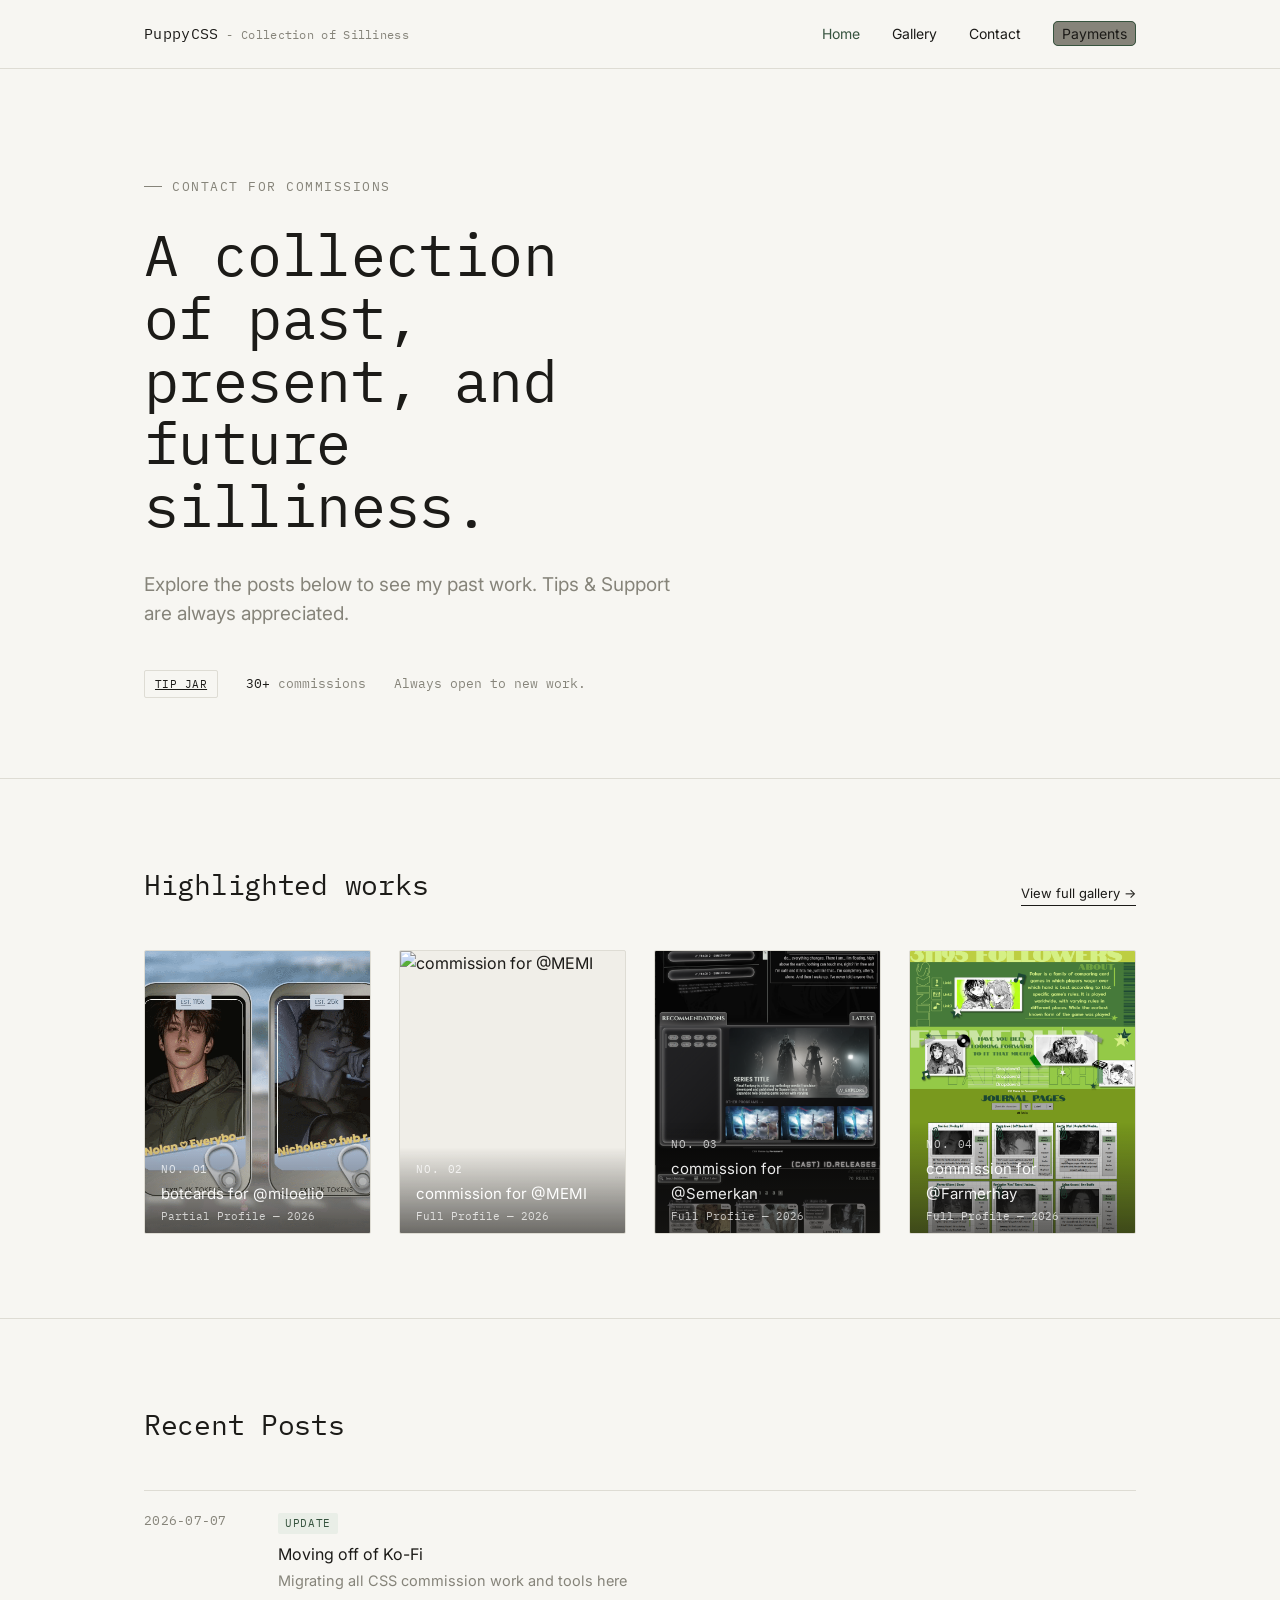
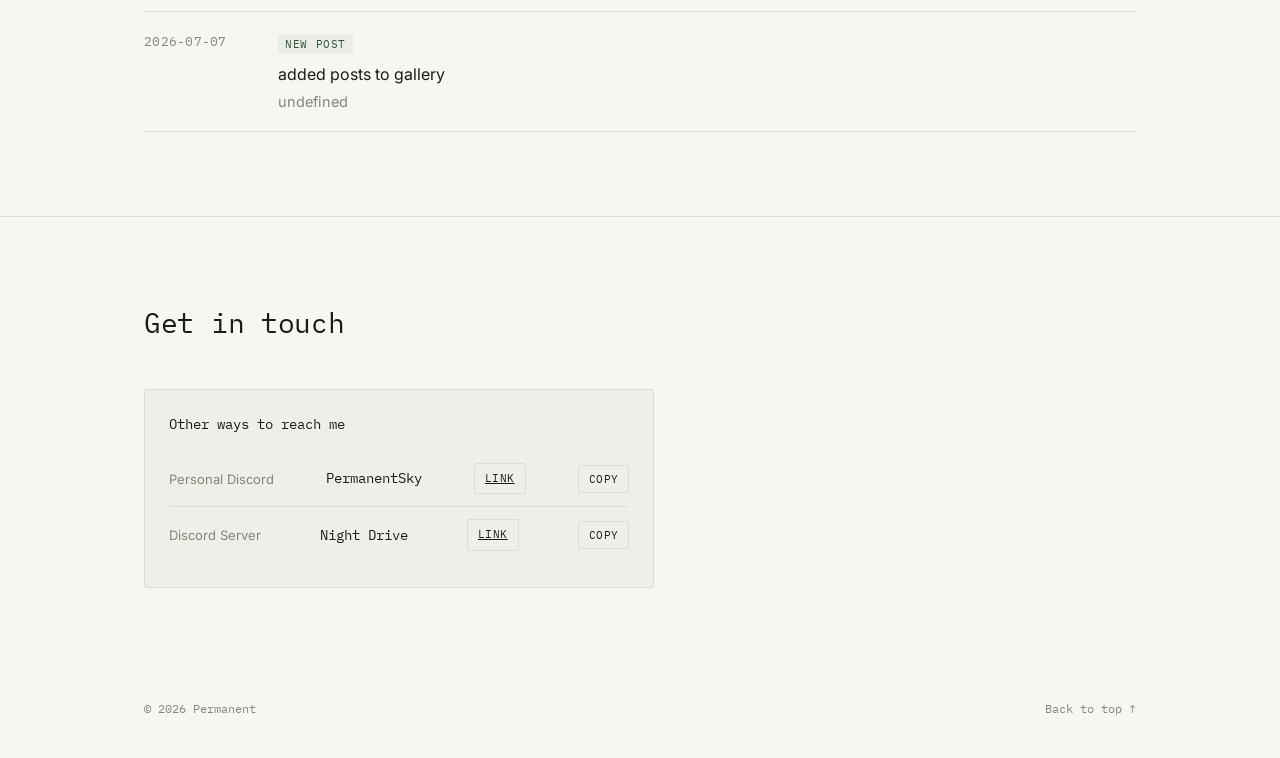
==== index.html @ e0111330 "button easteregg" ====
<!DOCTYPE html>
<html lang="en">
<head>
<meta charset="UTF-8">
<meta name="viewport" content="width=device-width, initial-scale=1.0">
<title>Puppy's CSS Works</title>
<meta name="description" content="A personal index of work across art, code, and design.">
<link rel="preconnect" href="https://fonts.googleapis.com">
<link href="https://fonts.googleapis.com/css2?family=IBM+Plex+Mono:wght@400;500&family=Inter:wght@400;500&display=swap" rel="stylesheet">
<link rel="stylesheet" href="style.css">
</head>
<body>

<header class="site-header">
  <div class="wrap">
    <a href="index.html" class="wordmark">PuppyCSS <span> - Collection of Silliness</span></a>
    <nav class="site-nav">
      <a href="index.html" class="current"><span class="nav-full">Home</span></a>
      <a href="gallery.html"><span class="nav-full">Gallery</span></a>
      <a href="#contact"><span class="nav-full">Contact</span></a>
      <a href="https://www.paypal.com/ncp/payment/3Z959Z3MLHM26"><span class="nav-full paymentportal">Payments</span></a>
    </nav>
  </div>
</header>

<main>

  <!-- HERO -->
  <section class="hero">
    <div class="wrap hero-grid">
      <div class="eyebrow">Contact for commissions</div>
      <h1>A collection of past, present, and future silliness.</h1>
      <p class="hero-role">Explore the posts below to see my past work. Tips & Support are always appreciated.</p>
      <div class="hero-meta">
        <span><strong><a class="copy-btn tipjarbtn" href="https://www.paypal.com/ncp/payment/3Z959Z3MLHM26">Tip Jar</a></strong></span>
        <span><strong>30+</strong> commissions</span>
        <span>Always open to new work.</span>
      </div>
    </div>
  </section>

  <!-- HIGHLIGHTS -->
  <section class="block" id="highlights">
    <div class="wrap">
      <div class="block-head">
        <h2>Highlighted works</h2>
        <a href="gallery.html" class="see-all">View full gallery →</a>
      </div>
      <div class="highlights-grid" id="highlights-grid"><!-- injected --></div>
    </div>
  </section>

  <!-- ANNOUNCEMENTS -->
  <section class="block" id="log">
    <div class="wrap">
      <div class="block-head">
        <h2>Recent Posts</h2>
      </div>
      <div class="log-list" id="log-list"><!-- injected --></div>
    </div>
  </section>

  <!-- CONTACT -->
  <section class="block" id="contact">
    <div class="wrap">
      <div class="block-head">
        <h2>Get in touch</h2>
      </div>
      <div class="contact-grid">
        

        <aside class="contact-aside">
          <h3>Other ways to reach me</h3>
          <div class="contact-row">
            <span class="label">Personal Discord</span>
            <span class="value">PermanentSky</span>
			<a class="copy-btn" href="https://discord.com/users/907132356404609064">Link</a>
            <button class="copy-btn" data-copy="permanentsky">Copy</button>
          </div>
          <div class="contact-row">
            <span class="label">Discord Server</span>
            <span class="value">Night Drive</span>
			<a class="copy-btn" href="https://discord.com/invite/nightdrive">Link</a>
            <button class="copy-btn" data-copy="discord.gg/nightdrive">Copy</button>
          </div>
        </aside>

      </div>
    </div>
  </section>

</main>

<footer class="site-footer">
  <div class="wrap">
    <span>© 2026 Permanent</span>
    <a href="#top">Back to top ↑</a>
  </div>
</footer>

<script src="script.js"></script>
</body>
</html>
---- style.css ----
:root {
  --paper:        #F7F6F2;
  --paper-dim:     #F0EEE8;
  --ink:          #1C1B18;
  --muted:        #86847A;
  --line:         #DEDCD4;
  --accent:       #37543F;
  --accent-wash:  #E9EEE7;
  --white:        #FFFFFF;

  --font-mono: 'IBM Plex Mono', ui-monospace, 'SF Mono', Menlo, monospace;
  --font-body: 'Inter', -apple-system, BlinkMacSystemFont, 'Segoe UI', sans-serif;

  --max-w: 1120px;
  --gutter: clamp(20px, 5vw, 64px);
  --radius: 2px;
}

*, *::before, *::after { box-sizing: border-box; }
html { scroll-behavior: smooth; }
@media (prefers-reduced-motion: reduce) {
  html { scroll-behavior: auto; }
  *, *::before, *::after {
    animation-duration: 0.001ms !important;
    animation-iteration-count: 1 !important;
    transition-duration: 0.001ms !important;
  }
}

body {
  margin: 0;
  background: var(--paper);
  color: var(--ink);
  font-family: var(--font-body);
  font-size: 16px;
  line-height: 1.55;
  -webkit-font-smoothing: antialiased;
}

h1, h2, h3 { margin: 0; font-weight: 400; }
p { margin: 0; }
a { color: inherit; }
img { max-width: 100%; display: block; }
button { font-family: inherit; cursor: pointer; }

:focus-visible {
  outline: 2px solid var(--accent);
  outline-offset: 3px;
}

.wrap {
  max-width: var(--max-w);
  margin: 0 auto;
  padding: 0 var(--gutter);
}

.mono {
  font-family: var(--font-mono);
  letter-spacing: 0.02em;
}

.eyebrow {
  font-family: var(--font-mono);
  font-size: 12.5px;
  letter-spacing: 0.12em;
  text-transform: uppercase;
  color: var(--muted);
  display: flex;
  align-items: center;
  gap: 10px;
}
.eyebrow::before {
  content: '';
  width: 18px;
  height: 1px;
  background: var(--muted);
}


.site-header {
  border-bottom: 1px solid var(--line);
  position: sticky;
  top: 0;
  background: rgba(247, 246, 242, 0.92);
  backdrop-filter: blur(6px);
  z-index: 50;
}

.site-header .wrap {
  display: flex;
  align-items: center;
  justify-content: space-between;
  height: 68px;
}

.wordmark {
  font-family: var(--font-mono);
  font-size: 15px;
  letter-spacing: 0.02em;
  text-decoration: none;
  color: var(--ink);
  display: flex;
  align-items: baseline;
  gap: 8px;
}
.wordmark span {
  color: var(--muted);
  font-size: 12px;
}


span.paymentportal{
    border-radius: 5px;
    background: var(--muted);
    padding: 0.2rem 0.5rem !important;
    border: 1px solid var(--accent);
    transition: all 500ms ease;
}
span.paymentportal:hover{
  background: var(--accent);
}

.site-nav {
  display: flex;
  gap: clamp(16px, 3vw, 32px);
  align-items: center;
}
.site-nav a {
  text-decoration: none;
  font-size: 14px;
  color: var(--ink);
  position: relative;
  padding: 4px 0;
}
.site-nav a.current { color: var(--accent); }
.site-nav a::after {
  content: '';
  position: absolute;
  left: 0; right: 0; bottom: -2px;
  height: 1px;
  background: var(--accent);
  transform: scaleX(0);
  transform-origin: left;
  transition: transform 0.25s ease;
}
.site-nav a:hover::after { transform: scaleX(1); }

.tipjarbtn{
}
.tipjarbtn::before {
    position: absolute;
    font-family: monospace;
    content: " I'm full of soup";
    background-image: url(https://ella.janitorai.com/media-approved/jKXdU6PdF2nDoaR_izDgq.png);
    background-repeat: no-repeat;
    background-size: 100%;
    background-position: bottom;
    max-width: 127px;
    min-width: 100px;
    width: 100%;
    aspect-ratio: 1 / 1.75;
    right: 100%;
    transition: transform 400ms cubic-bezier(0.68, -0.55, 0.27, 1.55);
}
.tipjarbtn:is(:hover,:focus,:active)::before{
	transform: translateX(70%) rotate(20deg);
}


.hero {
  padding: clamp(56px, 10vw, 108px) 0 clamp(48px, 8vw, 84px);
  border-bottom: 1px solid var(--line);
}

.hero-grid {
  display: grid;
  grid-template-columns: 1fr;
  gap: 28px;
}

.hero-index {
  font-family: var(--font-mono);
  font-size: 13px;
  color: var(--muted);
}

.hero h1 {
  font-family: var(--font-mono);
  font-size: clamp(34px, 6vw, 58px);
  line-height: 1.08;
  letter-spacing: -0.01em;
  max-width: 14ch;
}

.hero-role {
  font-size: clamp(16px, 2vw, 19px);
  color: var(--muted);
  max-width: 46ch;
  margin-top: 4px;
}

.hero-meta {
  display: flex;
  flex-wrap: wrap;
  gap: 10px 28px;
  margin-top: 18px;
  font-family: var(--font-mono);
  font-size: 12.5px;
  color: var(--muted);
}
.hero-meta strong { color: var(--ink); font-weight: 400; }

section.block {
  padding: clamp(48px, 8vw, 84px) 0;
  border-bottom: 1px solid var(--line);
}
section.block:last-of-type { border-bottom: none; }

.block-head {
  display: flex;
  justify-content: space-between;
  align-items: flex-end;
  gap: 20px;
  margin-bottom: clamp(28px, 5vw, 44px);
  flex-wrap: wrap;
}

.block-head h2 {
  font-family: var(--font-mono);
  font-size: clamp(22px, 3vw, 28px);
  letter-spacing: -0.01em;
}

.block-head .see-all {
  font-size: 13px;
  text-decoration: none;
  border-bottom: 1px solid var(--ink);
  padding-bottom: 2px;
}
.block-head .see-all:hover { color: var(--accent); border-color: var(--accent); }

.highlights-grid {
  display: grid;
  grid-template-columns: repeat(auto-fit, minmax(220px, 1fr));
  gap: clamp(16px, 2.5vw, 28px);
}

.highlight-card {
  position: relative;
  aspect-ratio: 4 / 5;
  border-radius: var(--radius);
  overflow: hidden;
  cursor: pointer;
  border: 1px solid var(--line);
  background: var(--paper-dim);
}

.highlight-card .swatch {
  position: absolute;
  inset: 0;
  width: 100%;
  height: 100%;
  object-fit: cover;
  display: block;
  transition: transform 0.5s cubic-bezier(0.16, 1, 0.3, 1);
}
.highlight-card:hover .swatch { transform: scale(1.045); }

.card-label {
  position: absolute;
  left: 0; right: 0; bottom: 0;
  padding: 14px 16px;
  background: linear-gradient(to top, rgba(28,27,24,0.72), rgba(28,27,24,0));
  color: var(--white);
  transform: translateY(6px);
  opacity: 0.92;
  transition: transform 0.3s ease;
}
.highlight-card:hover .card-label { transform: translateY(0); }

.card-label .num {
  font-family: var(--font-mono);
  font-size: 11px;
  letter-spacing: 0.08em;
  opacity: 0.8;
  display: block;
  margin-bottom: 3px;
}
.card-label .title { font-size: 15px; }
.card-label .medium {
  font-family: var(--font-mono);
  font-size: 11px;
  opacity: 0.75;
  margin-top: 2px;
  display: block;
}

.log-list { display: flex; flex-direction: column; }

.log-entry {
  display: grid;
  grid-template-columns: 110px 1fr;
  gap: 24px;
  padding: 18px 0;
  border-top: 1px solid var(--line);
}
.log-entry:last-child { border-bottom: 1px solid var(--line); }

.log-date {
  font-family: var(--font-mono);
  font-size: 12.5px;
  color: var(--muted);
  padding-top: 2px;
}

.log-body .tag {
  display: inline-block;
  font-family: var(--font-mono);
  font-size: 10.5px;
  letter-spacing: 0.06em;
  text-transform: uppercase;
  color: var(--accent);
  background: var(--accent-wash);
  padding: 2px 7px;
  border-radius: 2px;
  margin-bottom: 8px;
}
.log-body h3 { font-size: 16px; margin-bottom: 4px; }
.log-body p { color: var(--muted); font-size: 14.5px; max-width: 60ch; }

.contact-grid {
  display: grid;
  grid-template-columns: 1.1fr 0.9fr;
  gap: clamp(32px, 6vw, 64px);
}

.field {
  margin-bottom: 18px;
  display: flex;
  flex-direction: column;
  gap: 6px;
}
.field label {
  font-family: var(--font-mono);
  font-size: 11.5px;
  letter-spacing: 0.06em;
  text-transform: uppercase;
  color: var(--muted);
}
.field input,
.field textarea {
  font-family: var(--font-body);
  font-size: 15px;
  padding: 11px 12px;
  border: 1px solid var(--line);
  border-radius: var(--radius);
  background: var(--white);
  color: var(--ink);
  resize: vertical;
}
.field input:focus,
.field textarea:focus {
  border-color: var(--accent);
  outline: none;
}

.submit-btn {
  font-family: var(--font-mono);
  font-size: 13px;
  letter-spacing: 0.04em;
  background: var(--ink);
  color: var(--paper);
  border: none;
  padding: 13px 22px;
  border-radius: var(--radius);
  display: inline-flex;
  align-items: center;
  gap: 8px;
  transition: background 0.2s ease;
}
.submit-btn:hover { background: var(--accent); }

.form-note {
  font-size: 12.5px;
  color: var(--muted);
  margin-top: 10px;
}

.contact-aside {
  border: 1px solid var(--line);
  border-radius: var(--radius);
  padding: 24px;
  background: var(--paper-dim);
  height: fit-content;
}
.contact-aside h3 {
  font-family: var(--font-mono);
  font-size: 14px;
  margin-bottom: 16px;
}

.contact-row {
  display: flex;
  align-items: center;
  justify-content: space-between;
  gap: 12px;
  padding: 12px 0;
  border-top: 1px solid var(--line);
}
.contact-row:first-of-type { border-top: none; }
.contact-row .label { font-size: 13px; color: var(--muted); }
.contact-row .value { font-family: var(--font-mono); font-size: 13.5px; }

.copy-btn {
  font-family: var(--font-mono);
  font-size: 11px;
  letter-spacing: 0.04em;
  text-transform: uppercase;
  background: transparent;
  border: 1px solid var(--line);
  color: var(--ink);
  padding: 6px 10px;
  border-radius: var(--radius);
  white-space: nowrap;
  transition: border-color 0.2s ease, color 0.2s ease;
}
.copy-btn:hover { border-color: var(--accent); color: var(--accent); }
.copy-btn.copied { border-color: var(--accent); color: var(--accent); }

.site-footer {
  padding: 28px 0 40px;
}
.site-footer .wrap {
  display: flex;
  justify-content: space-between;
  align-items: center;
  font-family: var(--font-mono);
  font-size: 12px;
  color: var(--muted);
}
.site-footer a { text-decoration: none; }
.site-footer a:hover { color: var(--accent); }

.gallery-head {
  padding: clamp(40px, 7vw, 64px) 0 28px;
  border-bottom: 1px solid var(--line);
}
.gallery-head h1 {
  font-family: var(--font-mono);
  font-size: clamp(28px, 4vw, 40px);
  margin-top: 10px;
}
.gallery-head p {
  color: var(--muted);
  max-width: 56ch;
  margin-top: 10px;
  font-size: 15px;
}

.filter-bar {
  display: flex;
  gap: 8px;
  flex-wrap: wrap;
  padding: 22px 0;
  border-bottom: 1px solid var(--line);
}
.filter-btn {
  font-family: var(--font-mono);
  font-size: 12px;
  letter-spacing: 0.04em;
  text-transform: uppercase;
  background: transparent;
  border: 1px solid var(--line);
  color: var(--muted);
  padding: 7px 14px;
  border-radius: 999px;
  transition: all 0.2s ease;
}
.filter-btn:hover { border-color: var(--accent); color: var(--ink); }
.filter-btn.active {
  background: var(--ink);
  border-color: var(--ink);
  color: var(--paper);
}

.gallery-grid {
  padding: clamp(28px, 5vw, 44px) 0 80px;
  display: grid;
  grid-template-columns: repeat(auto-fill, minmax(240px, 1fr));
  gap: clamp(14px, 2vw, 22px);
}

.gallery-tile {
  position: relative;
  aspect-ratio: 1 / 1;
  border-radius: var(--radius);
  overflow: hidden;
  border: 1px solid var(--line);
  cursor: pointer;
  background: var(--paper-dim);
  opacity: 1;
  transform: scale(1);
  transition: opacity 0.3s ease, transform 0.3s ease;
}
.gallery-tile.hidden-tile {
  opacity: 0;
  transform: scale(0.94);
  pointer-events: none;
  position: absolute;
  visibility: hidden;
}

.gallery-tile .swatch {
  position: absolute;
  inset: 0;
  width: 100%;
  height: 100%;
  object-fit: cover;
  display: block;
  transition: transform 0.4s cubic-bezier(0.16, 1, 0.3, 1);
}
.gallery-tile:hover .swatch { transform: scale(1.05); }

.tile-tag {
  position: absolute;
  top: 10px; right: 10px;
  font-family: var(--font-mono);
  font-size: 10px;
  letter-spacing: 0.05em;
  text-transform: uppercase;
  background: rgba(247,246,242,0.9);
  color: var(--ink);
  padding: 3px 8px;
  border-radius: 999px;
}

.tile-info {
  position: absolute;
  left: 0; right: 0; bottom: 0;
  padding: 12px 14px;
  background: linear-gradient(to top, rgba(28,27,24,0.75), rgba(28,27,24,0));
  color: var(--white);
}
.tile-info .num {
  font-family: var(--font-mono);
  font-size: 10.5px;
  opacity: 0.8;
  display: block;
}
.tile-info .title { font-size: 14px; margin-top: 2px; }
.tile-info .count {
  font-family: var(--font-mono);
  font-size: 10.5px;
  opacity: 0.75;
  margin-top: 2px;
  display: block;
}

.lightbox {
  position: fixed;
  inset: 0;
  z-index: 100;
  display: none;
  align-items: center;
  justify-content: center;
  background: rgba(20, 19, 16, 0.94);
  padding: clamp(16px, 4vw, 48px);
}
.lightbox.open { display: flex; }

.lightbox-inner {
  width: 100%;
  max-width: 980px;
  color: var(--white);
}

.lightbox-stage {
    position: relative;
    aspect-ratio: 16 / 10;
    border-radius: var(--radius);
    overflow: hidden;
    background: #232019;
    width: 100%;
}
.lightbox-stage .swatch {
    inset: 0;
    width: 100%;
    height: 100%;
    object-fit: scale-down;
    display: block;
}

.lightbox-nav-btn {
  position: absolute;
  top: 50%;
  transform: translateY(-50%);
  background: rgba(247,246,242,0.12);
  border: 1px solid rgba(247,246,242,0.3);
  color: var(--white);
  width: 44px;
  height: 44px;
  border-radius: 50%;
  display: flex;
  align-items: center;
  justify-content: center;
  font-size: 18px;
  transition: background 0.2s ease;
}
.lightbox-nav-btn:hover { background: rgba(247,246,242,0.25); }
.lightbox-nav-btn.prev { left: 14px; }
.lightbox-nav-btn.next { right: 14px; }

.lightbox-meta {
  display: flex;
  justify-content: space-between;
  align-items: flex-start;
  gap: 20px;
  margin-top: 18px;
  flex-wrap: wrap;
}
.lightbox-meta h3 {
  font-family: var(--font-mono);
  font-size: 18px;
}
.lightbox-meta .desc {
  color: rgba(247,246,242,0.65);
  font-size: 13.5px;
  margin-top: 6px;
  max-width: 60ch;
}
.lightbox-counter {
  font-family: var(--font-mono);
  font-size: 12.5px;
  color: rgba(247,246,242,0.65);
  white-space: nowrap;
}

.lightbox-close {
  position: absolute;
  top: 20px; right: 20px;
  background: transparent;
  border: none;
  color: var(--white);
  font-size: 28px;
  line-height: 1;
  opacity: 0.75;
}
.lightbox-close:hover { opacity: 1; }

.lightbox-thumbs {
  display: flex;
  gap: 8px;
  margin-top: 14px;
  overflow-x: auto;
  padding-bottom: 4px;
}
.lightbox-thumbs .thumb {
  width: 52px;
  height: 52px;
  flex: none;
  border-radius: 2px;
  overflow: hidden;
  border: 1px solid rgba(247,246,242,0.2);
  cursor: pointer;
  opacity: 0.55;
  transition: opacity 0.2s ease, border-color 0.2s ease;
}
.lightbox-thumbs .thumb.active {
  opacity: 1;
  border-color: var(--white);
}
.lightbox-thumbs .thumb .swatch { position: static; width: 100%; height: 100%; object-fit: cover; display: block; }
.lightbox-stage {
  cursor: zoom-in;
  touch-action: none; 
}
.lightbox-stage.zoomed {
  cursor: grab;
}
.lightbox-stage.zoomed:active {
  cursor: grabbing;
}
.lightbox-stage .swatch {
  transform-origin: 0 0;
  transition: transform 0.2s ease;
}
.lightbox-stage.panning .swatch {
  transition: none;
}

@media (min-width: 720px) {
  .hero-grid { grid-template-columns: 1fr; }
}

@media (max-width: 720px) {
  .contact-grid { grid-template-columns: 1fr; }
  .site-nav { gap: 14px; }
  .log-entry { grid-template-columns: 1fr; gap: 6px; }
}

@media (max-width: 480px) {
  .site-header .wrap { height: 60px; }
  .site-nav a span.nav-full { display: none; }
}
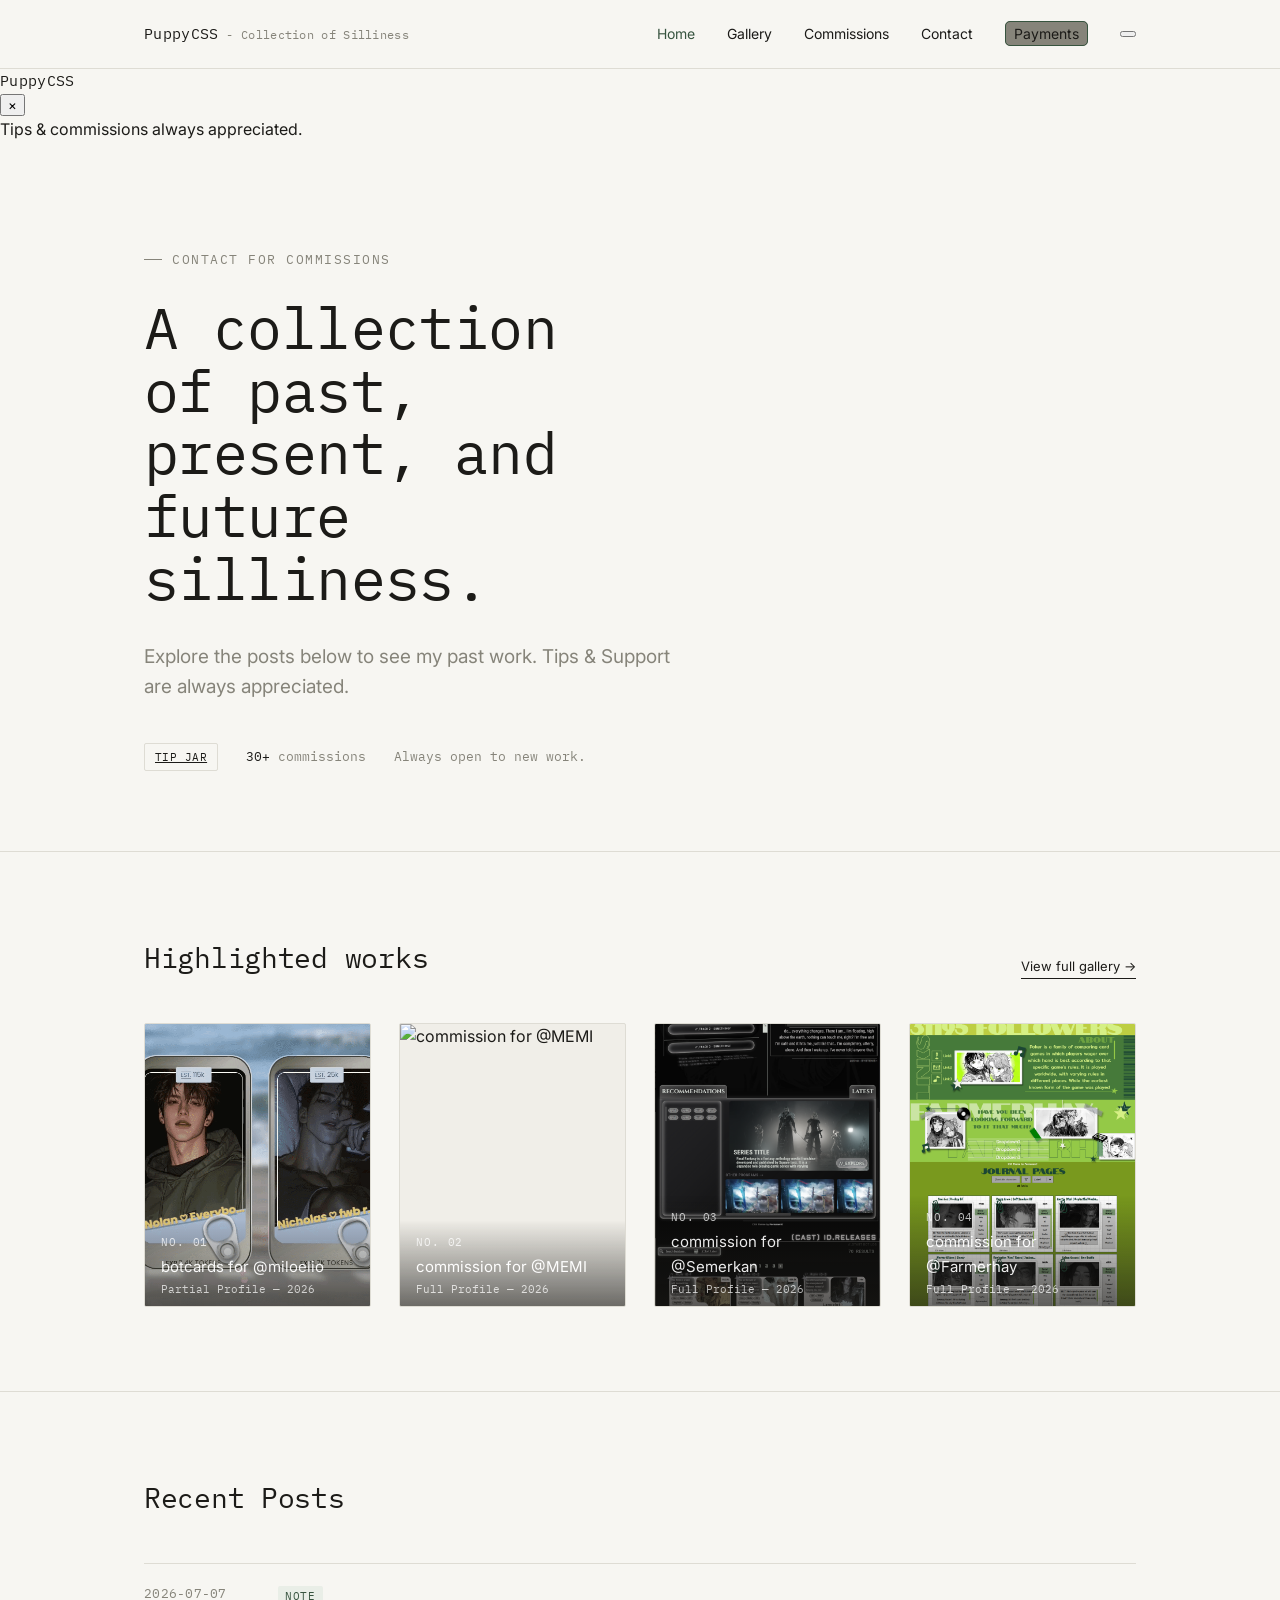
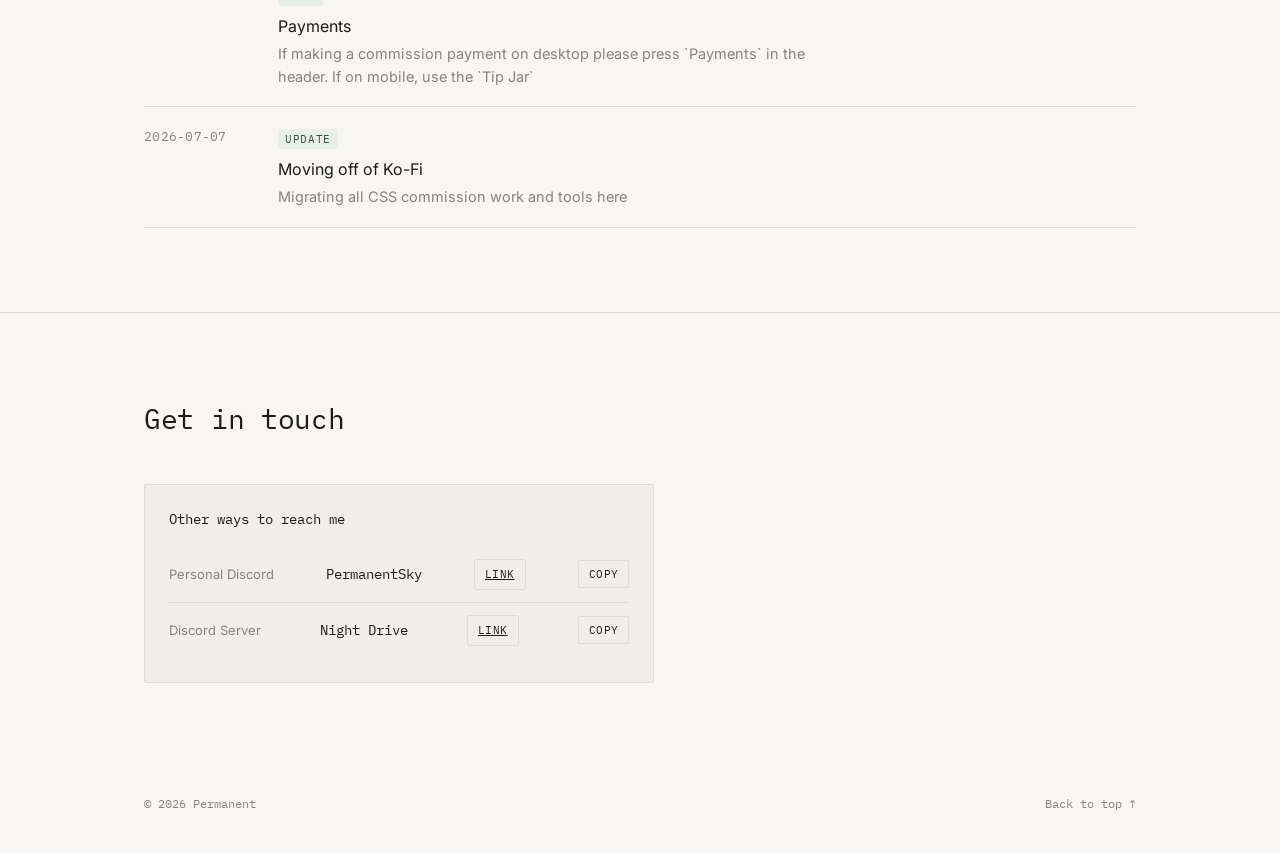
==== commit 0f92dcb3: "Update index.html" ====
--- a/index.html
+++ b/index.html
@@ -17,11 +17,25 @@
     <nav class="site-nav">
       <a href="index.html" class="current"><span class="nav-full">Home</span></a>
       <a href="gallery.html"><span class="nav-full">Gallery</span></a>
+      <a href="commissions.html"><span class="nav-full">Commissions</span></a>
       <a href="#contact"><span class="nav-full">Contact</span></a>
       <a href="https://www.paypal.com/ncp/payment/3Z959Z3MLHM26"><span class="nav-full paymentportal">Payments</span></a>
+      <button class="menu-toggle" id="menu-toggle" aria-label="Open menu" aria-expanded="false" aria-controls="side-menu">
+        <span></span><span></span><span></span>
+      </button>
     </nav>
   </div>
 </header>
+
+<div class="side-menu-overlay" id="side-menu-overlay"></div>
+<aside class="side-menu" id="side-menu">
+  <div class="side-menu-head">
+    <span class="wordmark">PuppyCSS</span>
+    <button class="side-menu-close" id="side-menu-close" aria-label="Close menu">×</button>
+  </div>
+  <nav class="side-menu-nav" id="side-menu-nav"><!-- injected --></nav>
+  <div class="side-menu-foot">Tips & commissions always appreciated.</div>
+</aside>
 
 <main>
 
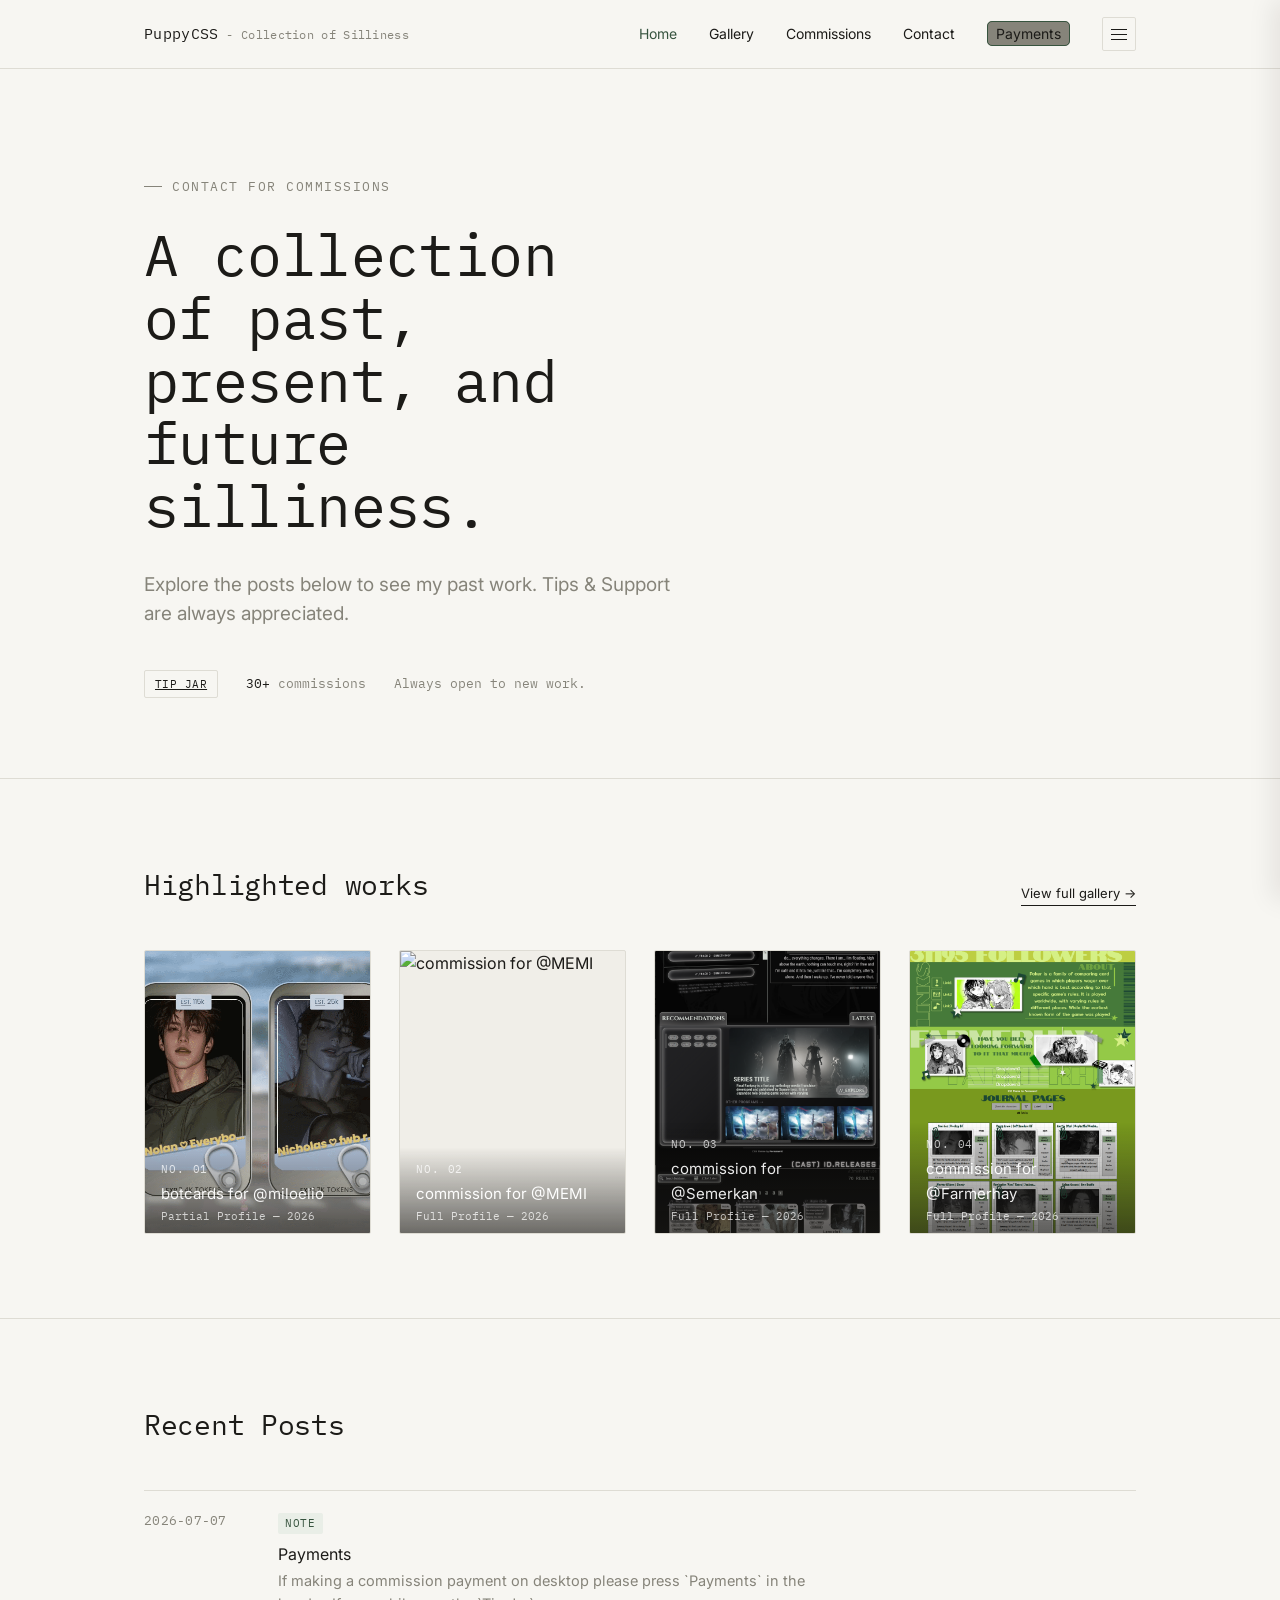
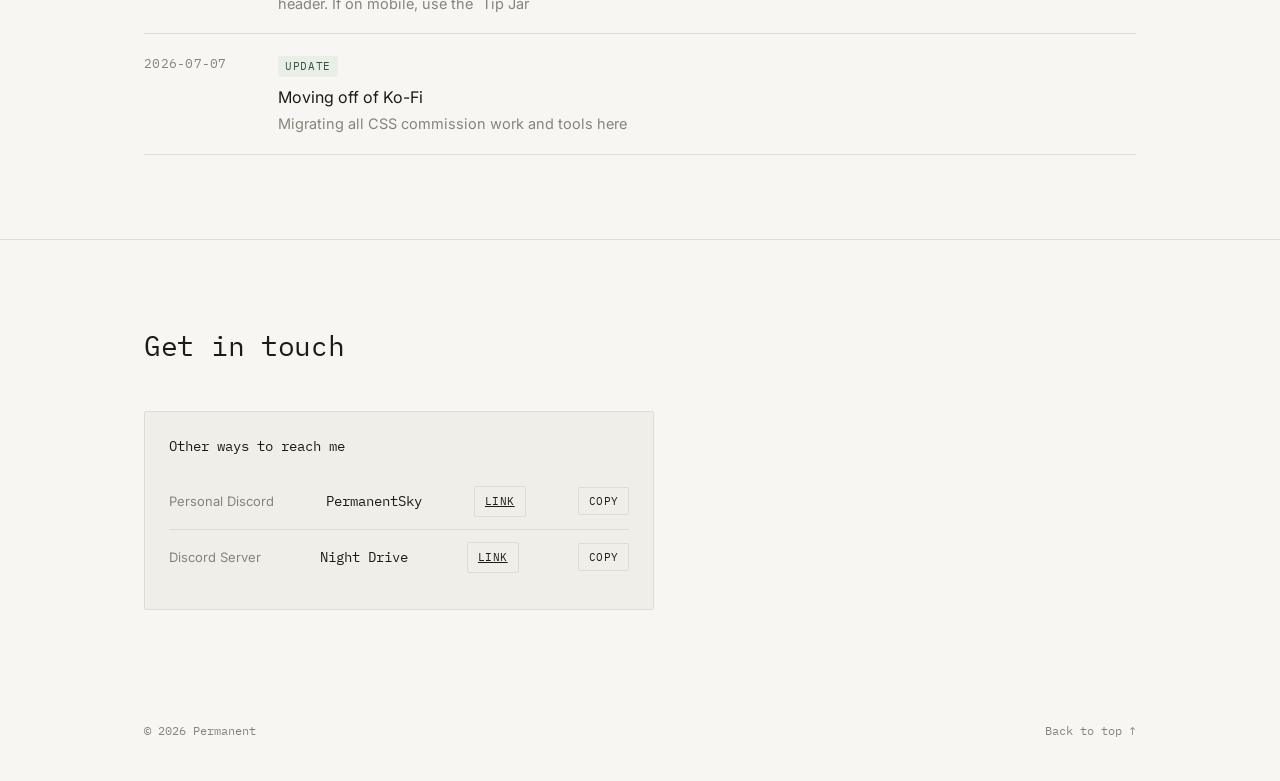
==== commit a8ffbf80: "favicon and preview additions" ====
--- a/index.html
+++ b/index.html
@@ -4,7 +4,18 @@
 <meta charset="UTF-8">
 <meta name="viewport" content="width=device-width, initial-scale=1.0">
 <title>Puppy's CSS Works</title>
-<meta name="description" content="A personal index of work across art, code, and design.">
+<meta name="description" content="Puppy's Collection of Personal Works and Designs">
+<link rel="icon" type="image/png" href="/assets/faviconsmall.png">
+<link rel="apple-touch-icon" href="/assets/faviconlarge.png">
+<meta property="og:title" content="Puppy's CSS Works">
+<meta property="og:description" content="Puppy's Collection of Personal Works and Designs">
+<meta property="og:image" content="https://puppywastaken.github.io/assets/websitelogo.png">
+<meta property="og:type" content="website">
+<meta property="og:url" content="https://puppywastaken.github.io/PuppyCSS/">
+<meta name="twitter:card" content="summary_large_image">
+<meta name="twitter:title" content="Puppy's CSS Works">
+<meta name="twitter:description" content="Puppy's Collection of Personal Works and Designs">
+<meta name="twitter:image" content="https://puppywastaken.github.io/assets/websitelogo.png">
 <link rel="preconnect" href="https://fonts.googleapis.com">
 <link href="https://fonts.googleapis.com/css2?family=IBM+Plex+Mono:wght@400;500&family=Inter:wght@400;500&display=swap" rel="stylesheet">
 <link rel="stylesheet" href="style.css">
--- a/style.css
+++ b/style.css
@@ -91,7 +91,35 @@
   align-items: center;
   justify-content: space-between;
   height: 68px;
-}
+  gap: 16px;
+}
+
+.menu-toggle {
+  display: flex;
+  flex-direction: column;
+  justify-content: center;
+  align-items: center;
+  gap: 4px;
+  width: 34px;
+  height: 34px;
+  padding: 0;
+  border: 1px solid var(--line);
+  border-radius: var(--radius);
+  background: transparent;
+  flex: none;
+  transition: border-color 0.2s ease;
+}
+.menu-toggle:hover { border-color: var(--accent); }
+.menu-toggle span {
+  display: block;
+  width: 16px;
+  height: 1px;
+  background: var(--ink);
+  transition: transform 0.25s ease, opacity 0.25s ease;
+}
+.menu-toggle.open span:nth-child(1) { transform: translateY(5px) rotate(45deg); }
+.menu-toggle.open span:nth-child(2) { opacity: 0; }
+.menu-toggle.open span:nth-child(3) { transform: translateY(-5px) rotate(-45deg); }
 
 .wordmark {
   font-family: var(--font-mono);
@@ -145,8 +173,6 @@
 }
 .site-nav a:hover::after { transform: scaleX(1); }
 
-.tipjarbtn{
-}
 .tipjarbtn::before {
     position: absolute;
     font-family: monospace;
@@ -688,6 +714,93 @@
   transition: none;
 }
 
+/* SIDE MENU */
+.side-menu-overlay {
+  position: fixed;
+  inset: 0;
+  background: rgba(20, 19, 16, 0.5);
+  z-index: 90;
+  opacity: 0;
+  pointer-events: none;
+  transition: opacity 0.3s ease;
+}
+.side-menu-overlay.open {
+  opacity: 1;
+  pointer-events: auto;
+}
+
+.side-menu {
+  position: fixed;
+  top: 0;
+  right: 0;
+  height: 100%;
+  width: min(300px, 82vw);
+  background: var(--paper);
+  border-left: 1px solid var(--line);
+  z-index: 95;
+  display: flex;
+  flex-direction: column;
+  transform: translateX(100%);
+  transition: transform 0.32s cubic-bezier(0.16, 1, 0.3, 1);
+  box-shadow: -8px 0 24px rgba(20, 19, 16, 0.08);
+}
+.side-menu.open { transform: translateX(0); }
+
+.side-menu-head {
+  display: flex;
+  align-items: center;
+  justify-content: space-between;
+  padding: 20px var(--gutter);
+  border-bottom: 1px solid var(--line);
+  height: 68px;
+}
+.side-menu-head .wordmark { font-size: 14px; }
+
+.side-menu-close {
+  background: transparent;
+  border: none;
+  color: var(--ink);
+  font-size: 24px;
+  line-height: 1;
+  padding: 4px;
+  opacity: 0.7;
+}
+.side-menu-close:hover { opacity: 1; }
+
+.side-menu-nav {
+  display: flex;
+  flex-direction: column;
+  padding: 12px 0;
+  overflow-y: auto;
+}
+.side-menu-nav a {
+  font-family: var(--font-mono);
+  font-size: 14px;
+  text-decoration: none;
+  color: var(--ink);
+  padding: 14px var(--gutter);
+  border-bottom: 1px solid var(--line);
+  display: flex;
+  align-items: center;
+  justify-content: space-between;
+  transition: background 0.2s ease, color 0.2s ease;
+}
+.side-menu-nav a:hover { background: var(--accent-wash); color: var(--accent); }
+.side-menu-nav a.current { color: var(--accent); }
+.side-menu-nav a .idx { font-size: 11px; color: var(--muted); }
+
+.side-menu-foot {
+  margin-top: auto;
+  padding: 20px var(--gutter) 28px;
+  border-top: 1px solid var(--line);
+  font-family: var(--font-mono);
+  font-size: 11.5px;
+  color: var(--muted);
+}
+.side-menu-foot a { color: var(--accent); text-decoration: none; }
+
+body.menu-locked { overflow: hidden; }
+
 @media (min-width: 720px) {
   .hero-grid { grid-template-columns: 1fr; }
 }
@@ -702,3 +815,189 @@
   .site-header .wrap { height: 60px; }
   .site-nav a span.nav-full { display: none; }
 }
+
+/* COMMISSIONS */
+.status-pill {
+  display: inline-flex;
+  align-items: center;
+  gap: 7px;
+  font-family: var(--font-mono);
+  font-size: 12px;
+  letter-spacing: 0.04em;
+  color: var(--accent);
+  background: var(--accent-wash);
+  border: 1px solid var(--line);
+  padding: 6px 12px;
+  border-radius: 999px;
+}
+.status-pill .dot {
+  width: 7px; height: 7px;
+  border-radius: 50%;
+  background: var(--accent);
+}
+
+.tier-grid {
+  display: grid;
+  grid-template-columns: repeat(auto-fit, minmax(260px, 1fr));
+  gap: clamp(16px, 2.5vw, 24px);
+}
+
+.tier-card {
+  border: 1px solid var(--line);
+  border-radius: var(--radius);
+  padding: 26px;
+  background: var(--white);
+  display: flex;
+  flex-direction: column;
+  position: relative;
+}
+.tier-card.featured { border-color: var(--accent); }
+.tier-card.featured::before {
+  content: 'MOST BOOKED';
+  position: absolute;
+  top: -11px;
+  left: 26px;
+  font-family: var(--font-mono);
+  font-size: 10px;
+  letter-spacing: 0.08em;
+  background: var(--accent);
+  color: var(--white);
+  padding: 3px 9px;
+  border-radius: 999px;
+}
+
+.tier-name {
+  font-family: var(--font-mono);
+  font-size: 17px;
+  margin-bottom: 4px;
+}
+.tier-price {
+  font-family: var(--font-mono);
+  font-size: 26px;
+  color: var(--accent);
+  margin-bottom: 4px;
+}
+.tier-price .from {
+  font-size: 12px;
+  color: var(--muted);
+  font-weight: 400;
+  margin-right: 4px;
+}
+.tier-turnaround {
+  font-size: 12.5px;
+  color: var(--muted);
+  margin-bottom: 18px;
+}
+
+.tier-list {
+  list-style: none;
+  margin: 0 0 22px;
+  padding: 0;
+  display: flex;
+  flex-direction: column;
+  gap: 9px;
+  flex: 1;
+}
+.tier-list li {
+  font-size: 14px;
+  padding-left: 18px;
+  position: relative;
+  color: var(--ink);
+}
+.tier-list li::before {
+  content: '—';
+  position: absolute;
+  left: 0;
+  color: var(--muted);
+}
+
+.tier-cta {
+  font-family: var(--font-mono);
+  font-size: 12.5px;
+  text-align: center;
+  text-decoration: none;
+  border: 1px solid var(--ink);
+  color: var(--ink);
+  padding: 11px;
+  border-radius: var(--radius);
+  transition: background 0.2s ease, color 0.2s ease;
+}
+.tier-cta:hover { background: var(--ink); color: var(--paper); }
+.tier-card.featured .tier-cta { background: var(--accent); border-color: var(--accent); color: var(--white); }
+.tier-card.featured .tier-cta:hover { background: var(--ink); border-color: var(--ink); }
+
+.process-list {
+  counter-reset: step;
+  display: flex;
+  flex-direction: column;
+}
+.process-step {
+  display: grid;
+  grid-template-columns: 48px 1fr;
+  gap: 20px;
+  padding: 20px 0;
+  border-top: 1px solid var(--line);
+}
+.process-step:last-child { border-bottom: 1px solid var(--line); }
+.process-step .step-num {
+  counter-increment: step;
+  font-family: var(--font-mono);
+  font-size: 13px;
+  color: var(--muted);
+}
+.process-step .step-num::before {
+  content: counter(step, decimal-leading-zero);
+}
+.process-step h3 { font-size: 15.5px; margin-bottom: 4px; }
+.process-step p { color: var(--muted); font-size: 14px; max-width: 60ch; }
+
+.terms-list {
+  display: flex;
+  flex-direction: column;
+  gap: 14px;
+}
+.terms-list li {
+  font-size: 14.5px;
+  color: var(--ink);
+  padding-left: 20px;
+  position: relative;
+  max-width: 68ch;
+}
+
+
+.faq-item {
+  border-top: 1px solid var(--line);
+}
+.faq-item:last-child { border-bottom: 1px solid var(--line); }
+.faq-q {
+  width: 100%;
+  text-align: left;
+  background: transparent;
+  border: none;
+  padding: 18px 0;
+  display: flex;
+  justify-content: space-between;
+  align-items: center;
+  gap: 16px;
+  font-size: 15px;
+  color: var(--ink);
+}
+.faq-q .plus {
+  font-family: var(--font-mono);
+  color: var(--muted);
+  flex: none;
+  transition: transform 0.25s ease;
+}
+.faq-item.open .faq-q .plus { transform: rotate(45deg); }
+.faq-a {
+  max-height: 0;
+  overflow: hidden;
+  transition: max-height 0.3s ease;
+}
+.faq-a p {
+  color: var(--muted);
+  font-size: 14px;
+  max-width: 64ch;
+  padding-bottom: 18px;
+}
+.faq-item.open .faq-a { max-height: 240px; }
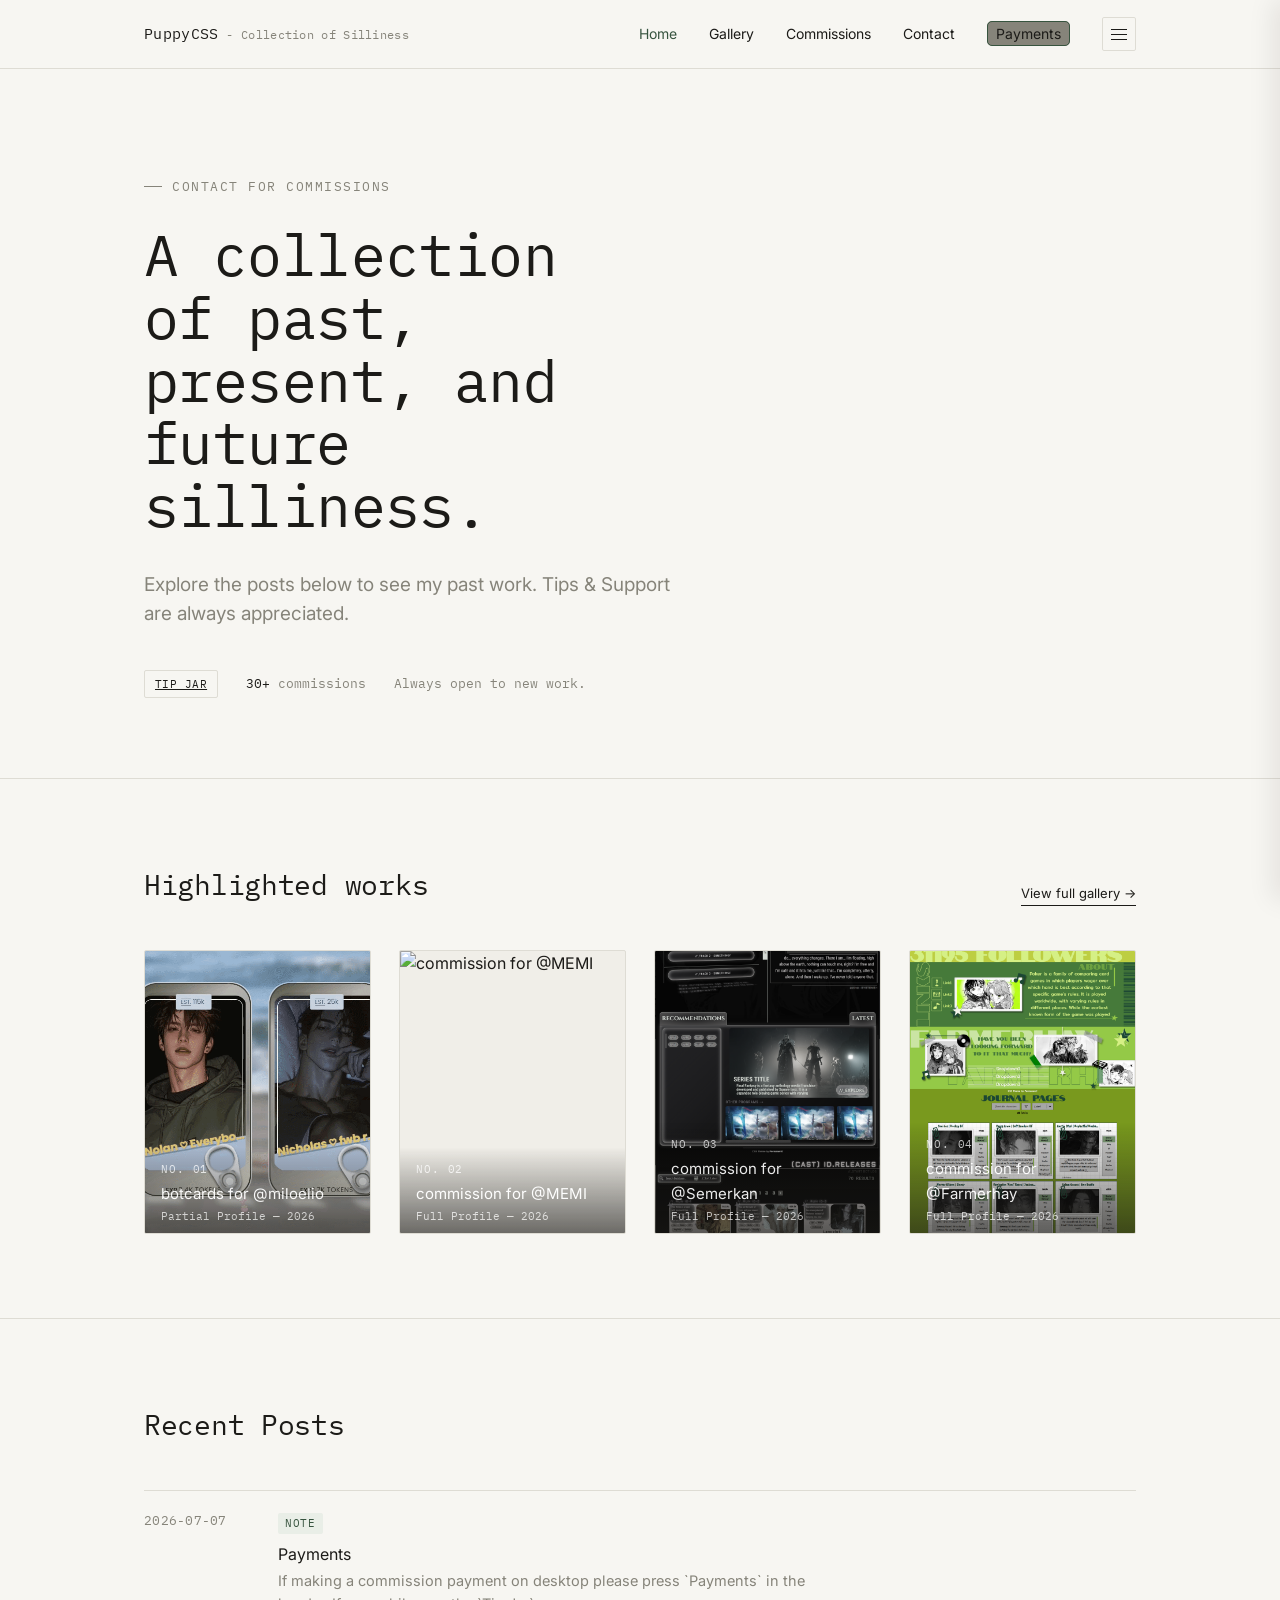
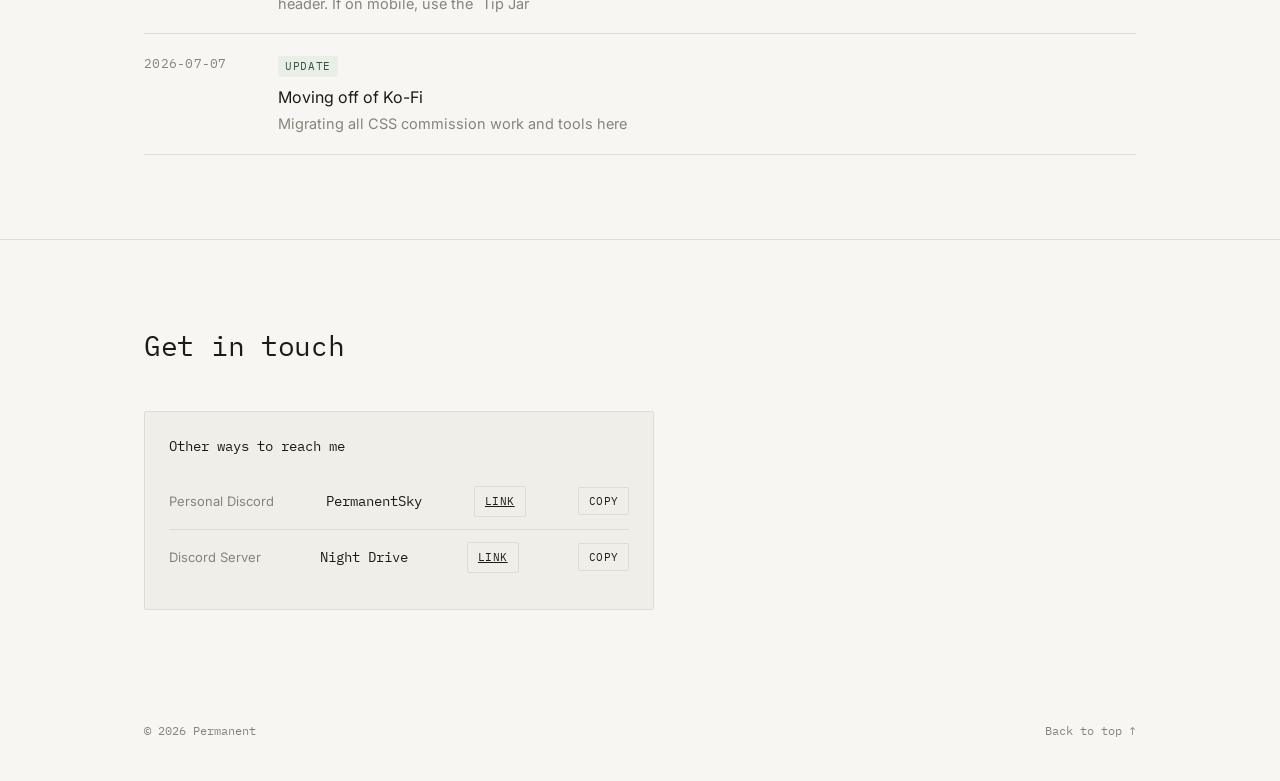
==== commit 0643ff62: "update" ====
--- a/index.html
+++ b/index.html
@@ -5,17 +5,17 @@
 <meta name="viewport" content="width=device-width, initial-scale=1.0">
 <title>Puppy's CSS Works</title>
 <meta name="description" content="Puppy's Collection of Personal Works and Designs">
-<link rel="icon" type="image/png" href="/assets/faviconsmall.png">
-<link rel="apple-touch-icon" href="/assets/faviconlarge.png">
+<link rel="icon" type="image/png" href="/PuppyCSS/assets/faviconsmall.png">
+<link rel="apple-touch-icon" href="/PuppyCSS/assets/faviconlarge.png">
 <meta property="og:title" content="Puppy's CSS Works">
 <meta property="og:description" content="Puppy's Collection of Personal Works and Designs">
-<meta property="og:image" content="https://puppywastaken.github.io/assets/websitelogo.png">
+<meta property="og:image" content="https://puppywastaken.github.io/PuppyCSS/assets/websitelogo.png">
 <meta property="og:type" content="website">
 <meta property="og:url" content="https://puppywastaken.github.io/PuppyCSS/">
 <meta name="twitter:card" content="summary_large_image">
 <meta name="twitter:title" content="Puppy's CSS Works">
 <meta name="twitter:description" content="Puppy's Collection of Personal Works and Designs">
-<meta name="twitter:image" content="https://puppywastaken.github.io/assets/websitelogo.png">
+<meta name="twitter:image" content="https://puppywastaken.github.io/PuppyCSS/assets/websitelogo.png">
 <link rel="preconnect" href="https://fonts.googleapis.com">
 <link href="https://fonts.googleapis.com/css2?family=IBM+Plex+Mono:wght@400;500&family=Inter:wght@400;500&display=swap" rel="stylesheet">
 <link rel="stylesheet" href="style.css">
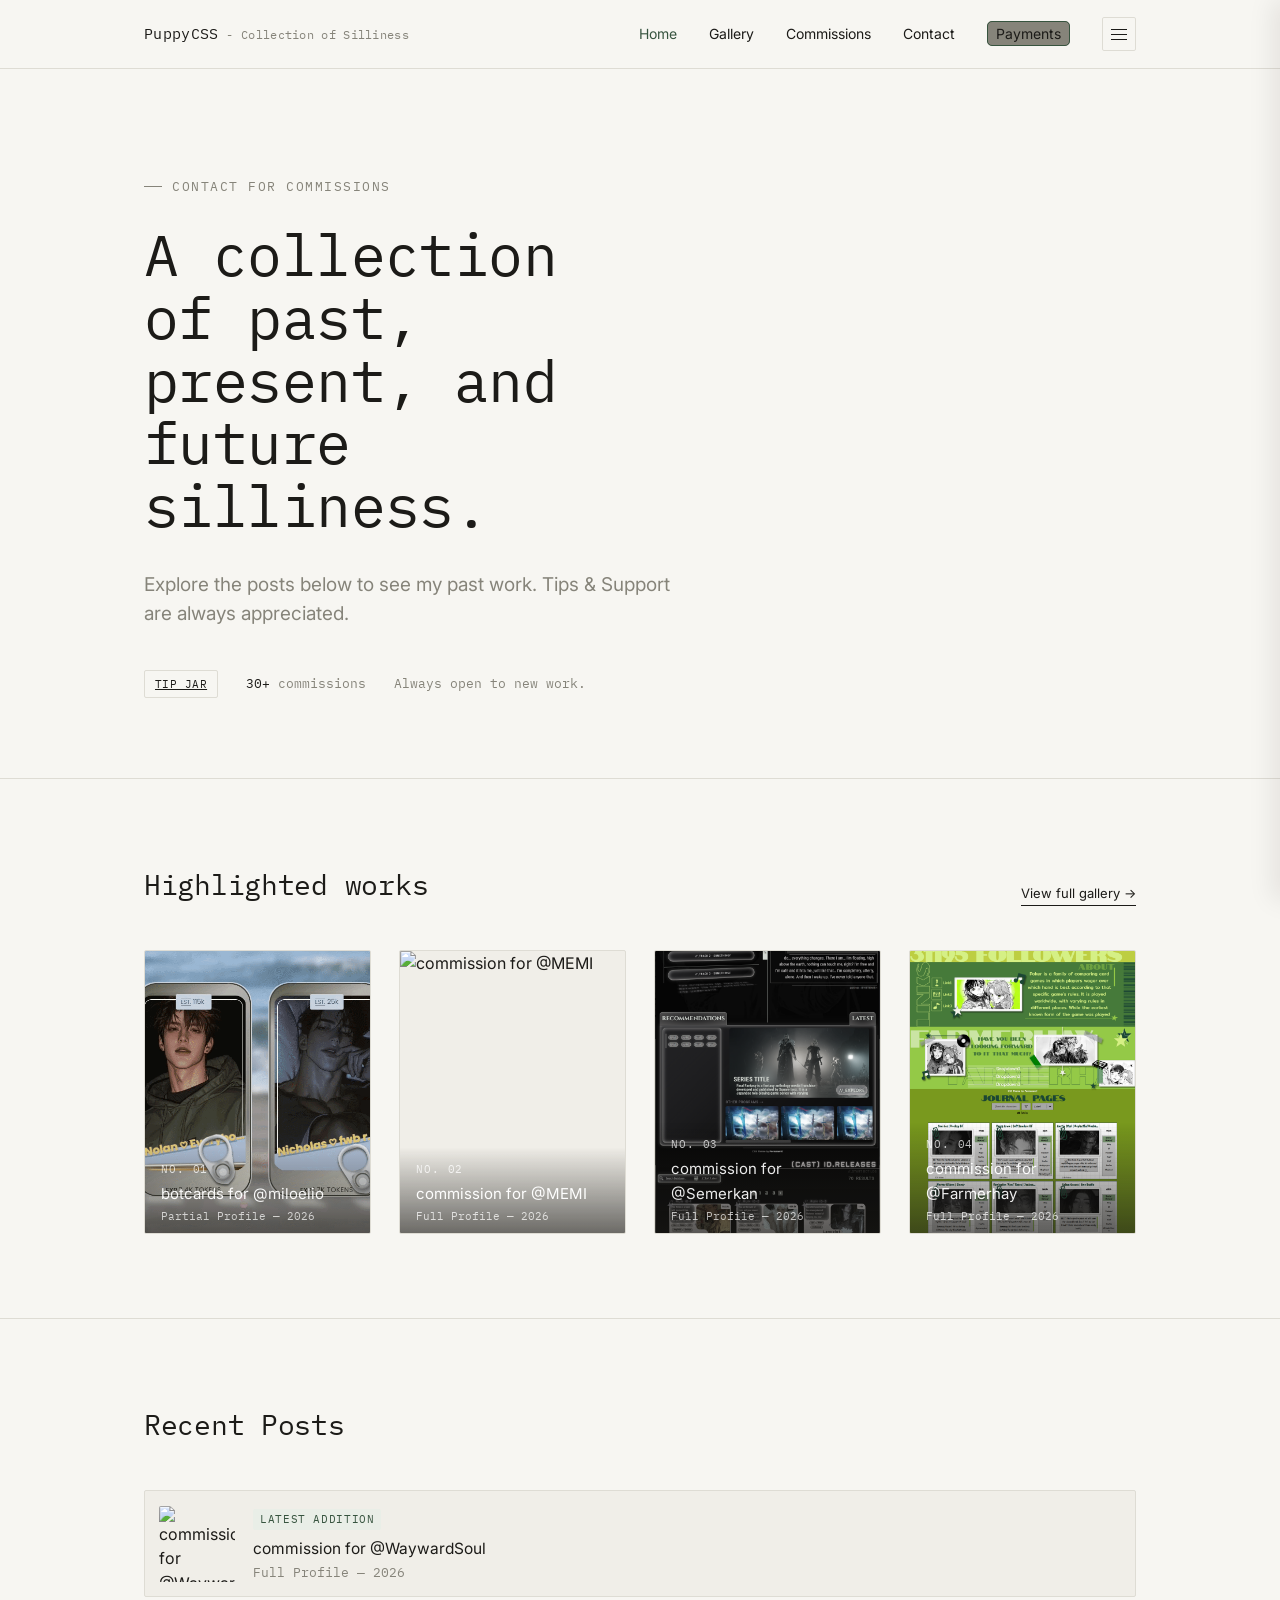
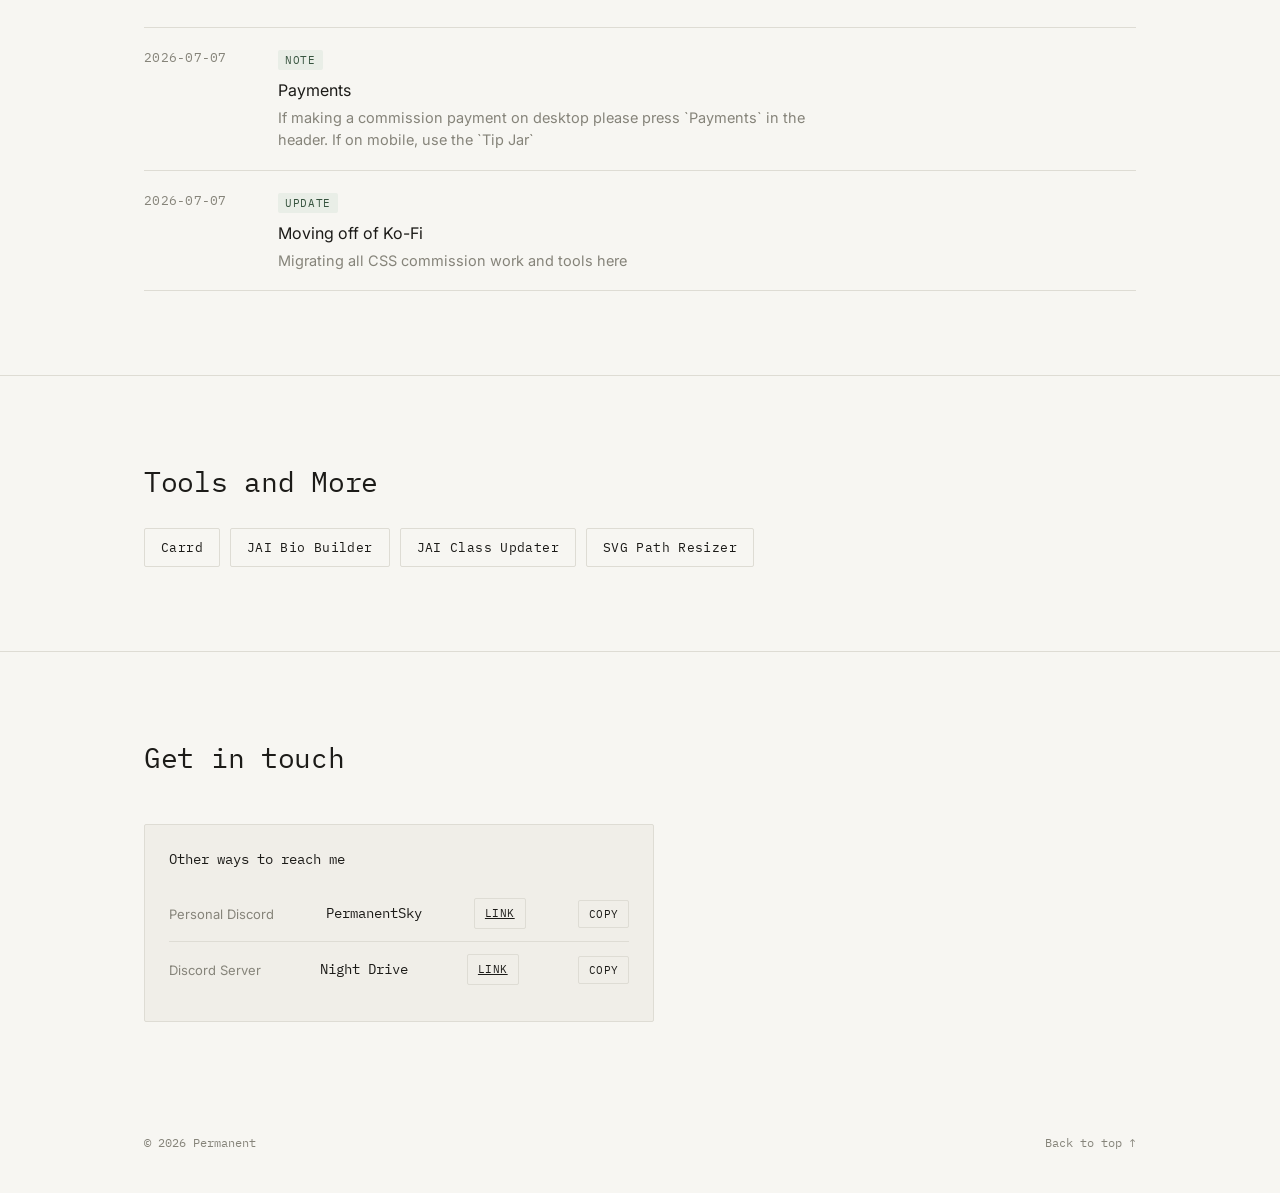
==== commit 1ec33b8d: "added newest preview and links" ====
--- a/index.html
+++ b/index.html
@@ -81,7 +81,18 @@
       <div class="block-head">
         <h2>Recent Posts</h2>
       </div>
+      <div id="latest-pick"><!-- injected --></div>
       <div class="log-list" id="log-list"><!-- injected --></div>
+    </div>
+  </section>
+
+  <!-- QUICK LINKS -->
+  <section class="block block-links" id="quick-links">
+    <div class="wrap">
+      <div class="block-head">
+        <h2>Tools and More</h2>
+      </div>
+      <div class="quick-links-grid" id="quick-links-grid"><!-- injected --></div>
     </div>
   </section>
 
--- a/style.css
+++ b/style.css
@@ -354,6 +354,76 @@
 .log-body h3 { font-size: 16px; margin-bottom: 4px; }
 .log-body p { color: var(--muted); font-size: 14.5px; max-width: 60ch; }
 
+.latest-pick {
+  display: flex;
+  align-items: center;
+  gap: 18px;
+  padding: 14px;
+  margin-bottom: clamp(20px, 3vw, 30px);
+  border: 1px solid var(--line);
+  border-radius: var(--radius);
+  background: var(--paper-dim);
+  text-decoration: none;
+  color: var(--ink);
+  transition: border-color 0.2s ease;
+}
+.latest-pick:hover { border-color: var(--accent); }
+.latest-pick .swatch {
+  width: 76px;
+  height: 76px;
+  object-fit: cover;
+  border-radius: var(--radius);
+  flex-shrink: 0;
+  display: block;
+}
+.latest-pick-body .tag {
+  display: inline-block;
+  font-family: var(--font-mono);
+  font-size: 10.5px;
+  letter-spacing: 0.06em;
+  text-transform: uppercase;
+  color: var(--accent);
+  background: var(--accent-wash);
+  padding: 2px 7px;
+  border-radius: 2px;
+  margin-bottom: 7px;
+}
+.latest-pick-body h3 { font-size: 15.5px; margin-bottom: 2px; }
+.latest-pick-body p {
+  color: var(--muted);
+  font-size: 12.5px;
+  font-family: var(--font-mono);
+}
+
+.block-links { padding: clamp(28px, 4vw, 40px) 0; }
+.block-links .block-head { margin-bottom: clamp(16px, 3vw, 24px); }
+
+.quick-links-grid {
+  display: flex;
+  flex-wrap: wrap;
+  gap: 10px;
+}
+
+.link-btn {
+  font-family: var(--font-mono);
+  font-size: 12.5px;
+  letter-spacing: 0.03em;
+  background: transparent;
+  border: 1px solid var(--line);
+  color: var(--ink);
+  padding: 9px 16px;
+  border-radius: var(--radius);
+  text-decoration: none;
+  display: inline-flex;
+  align-items: center;
+  transition: border-color 0.2s ease, color 0.2s ease, background 0.2s ease;
+}
+.link-btn:hover {
+  border-color: var(--accent);
+  color: var(--accent);
+  background: var(--accent-wash);
+}
+
 .contact-grid {
   display: grid;
   grid-template-columns: 1.1fr 0.9fr;
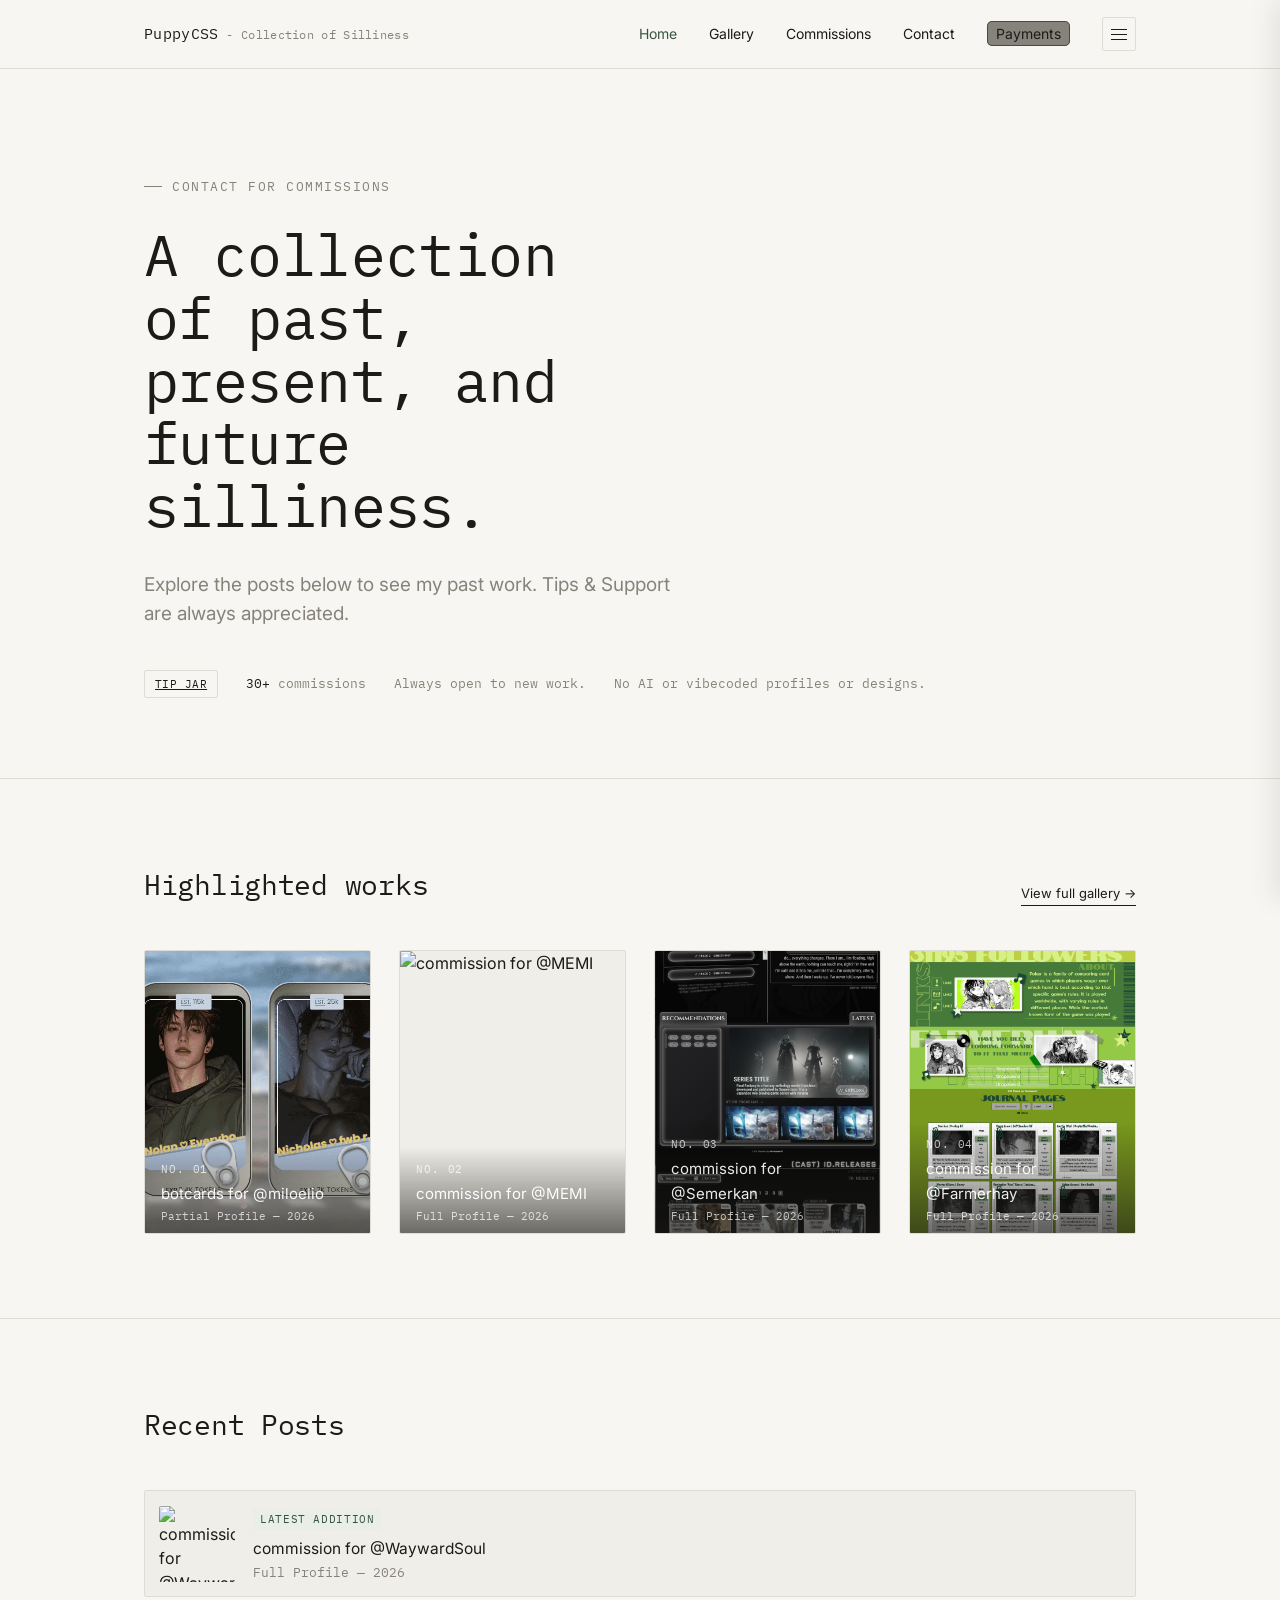
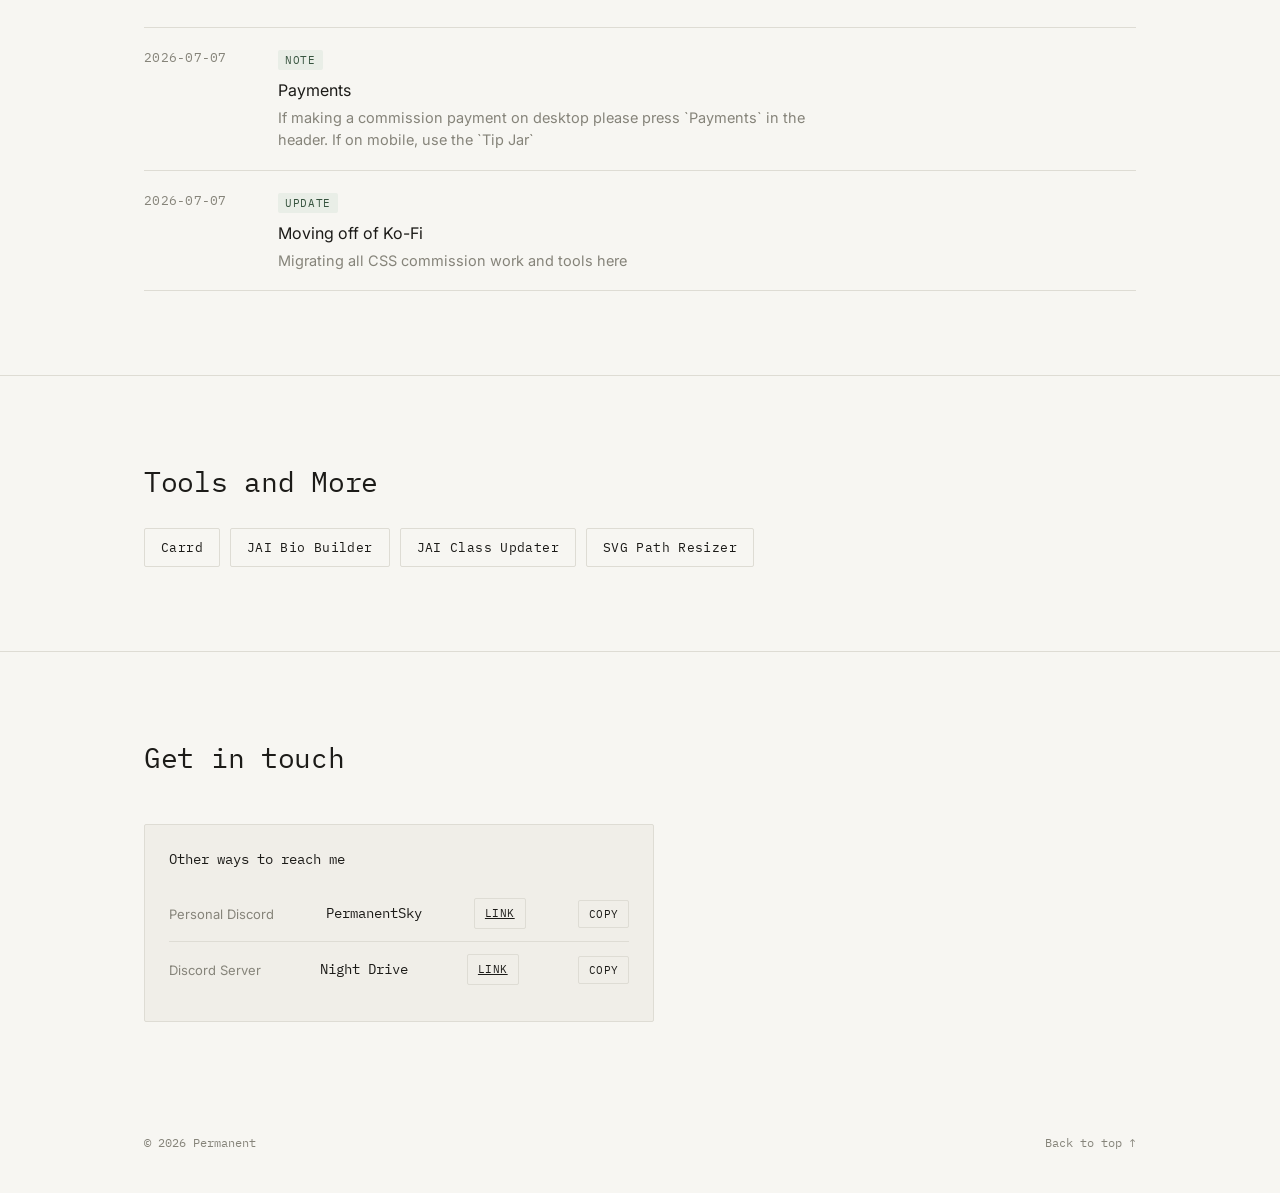
==== commit 294668d9: "Update index.html" ====
--- a/index.html
+++ b/index.html
@@ -60,6 +60,7 @@
         <span><strong><a class="copy-btn tipjarbtn" href="https://www.paypal.com/ncp/payment/3Z959Z3MLHM26">Tip Jar</a></strong></span>
         <span><strong>30+</strong> commissions</span>
         <span>Always open to new work.</span>
+		<span>No AI or vibecoded profiles or designs.</span>
       </div>
     </div>
   </section>
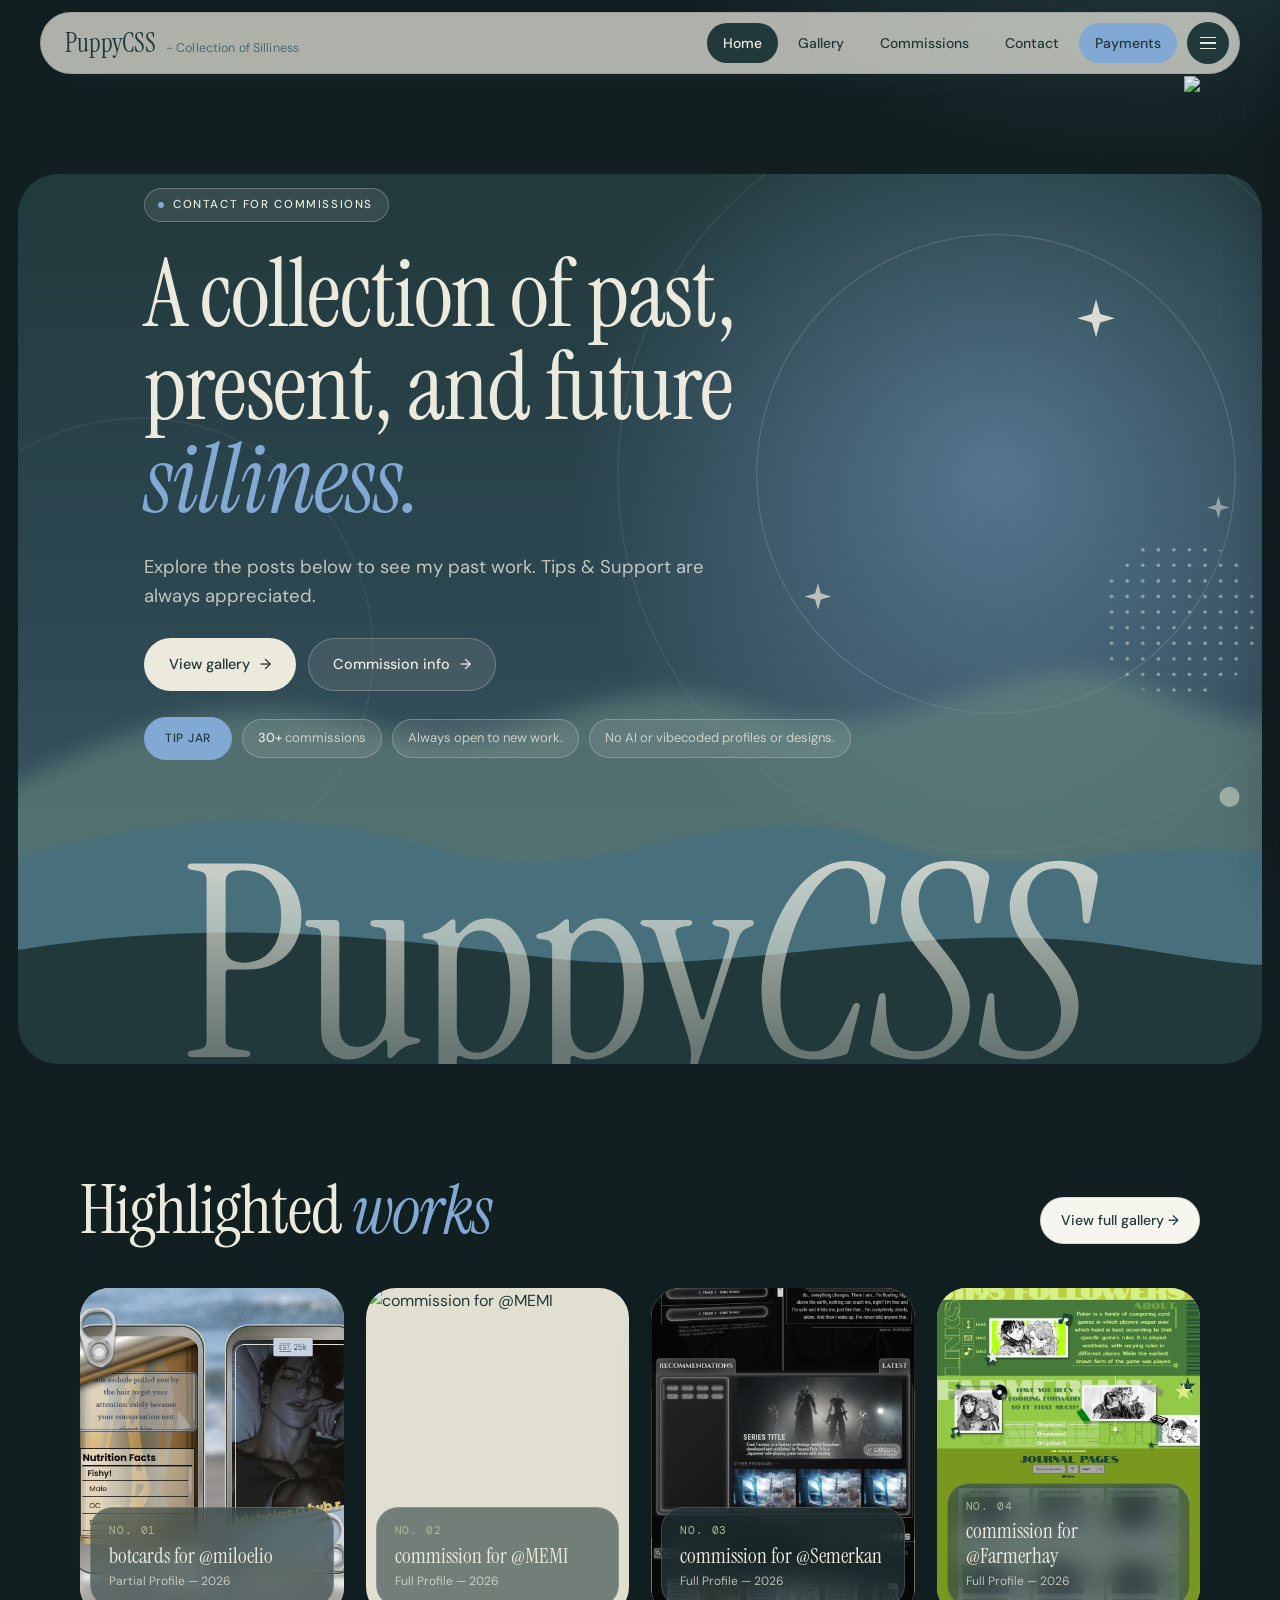
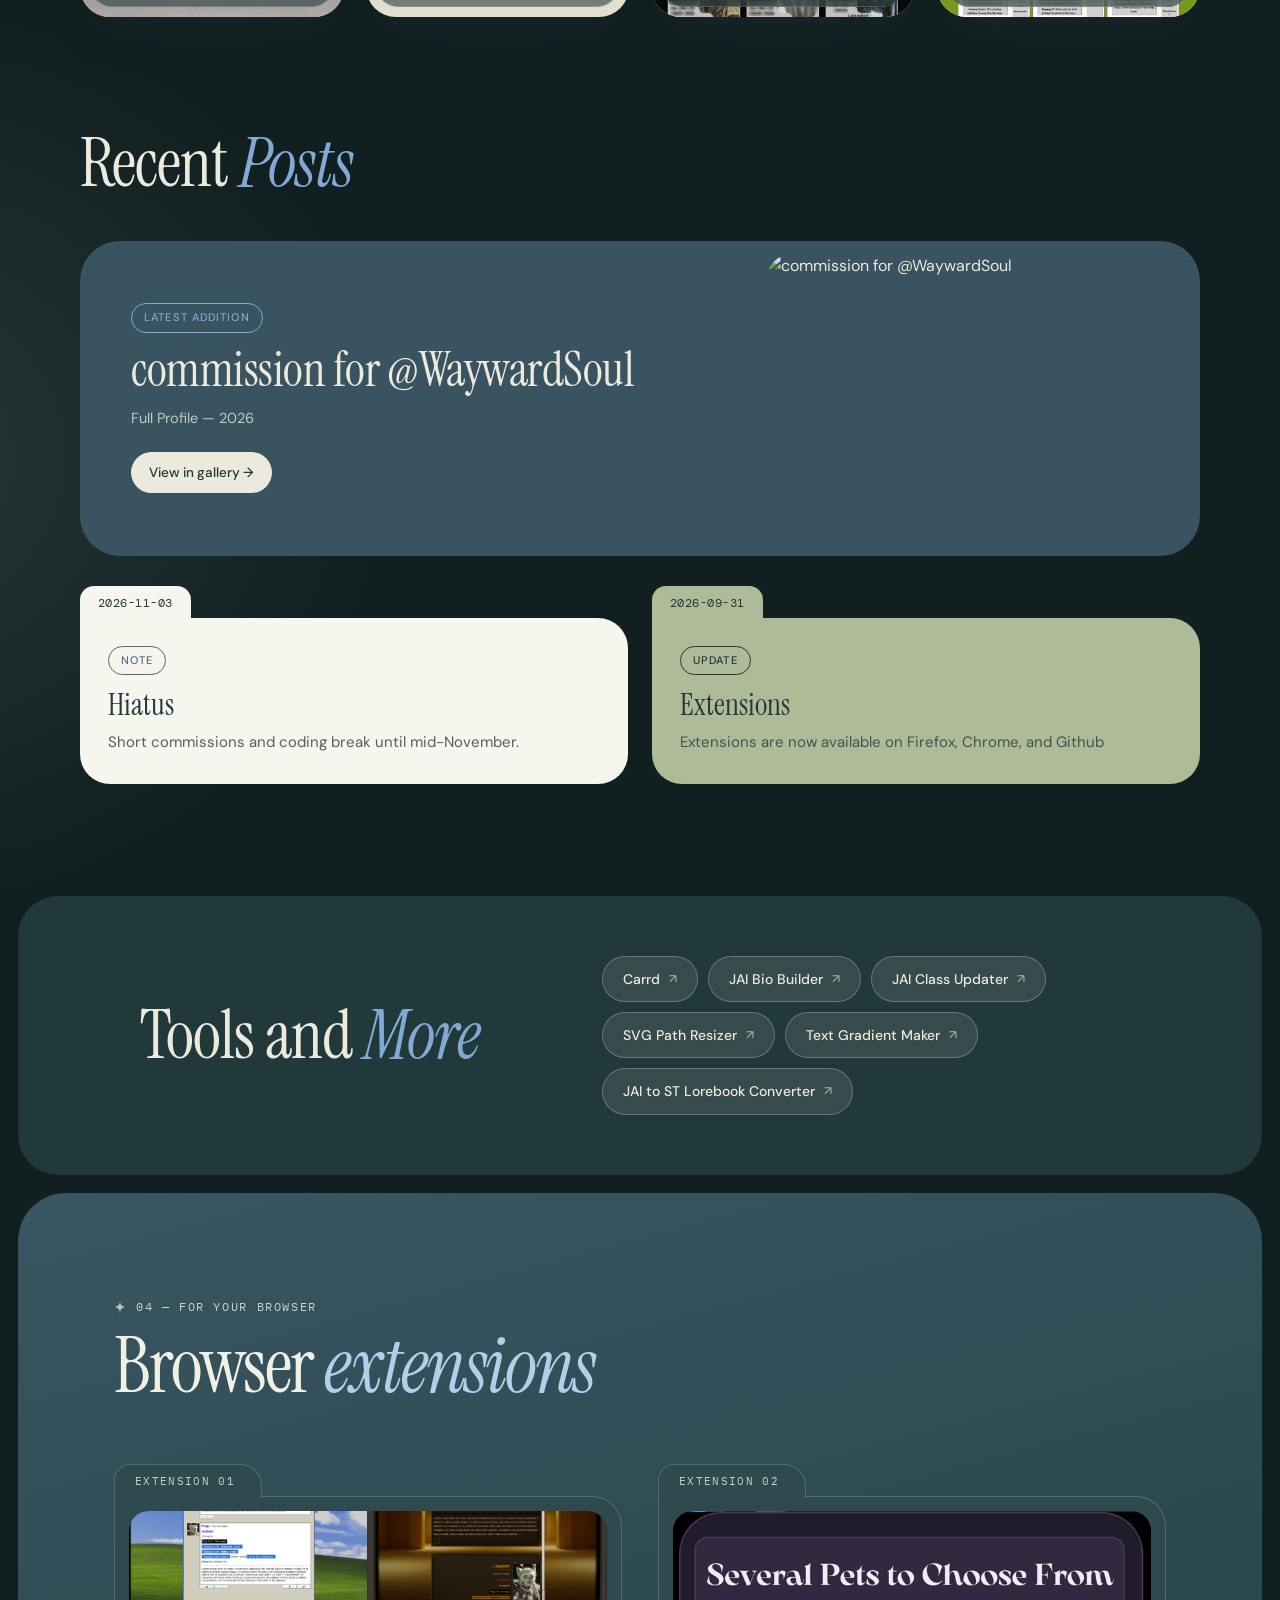
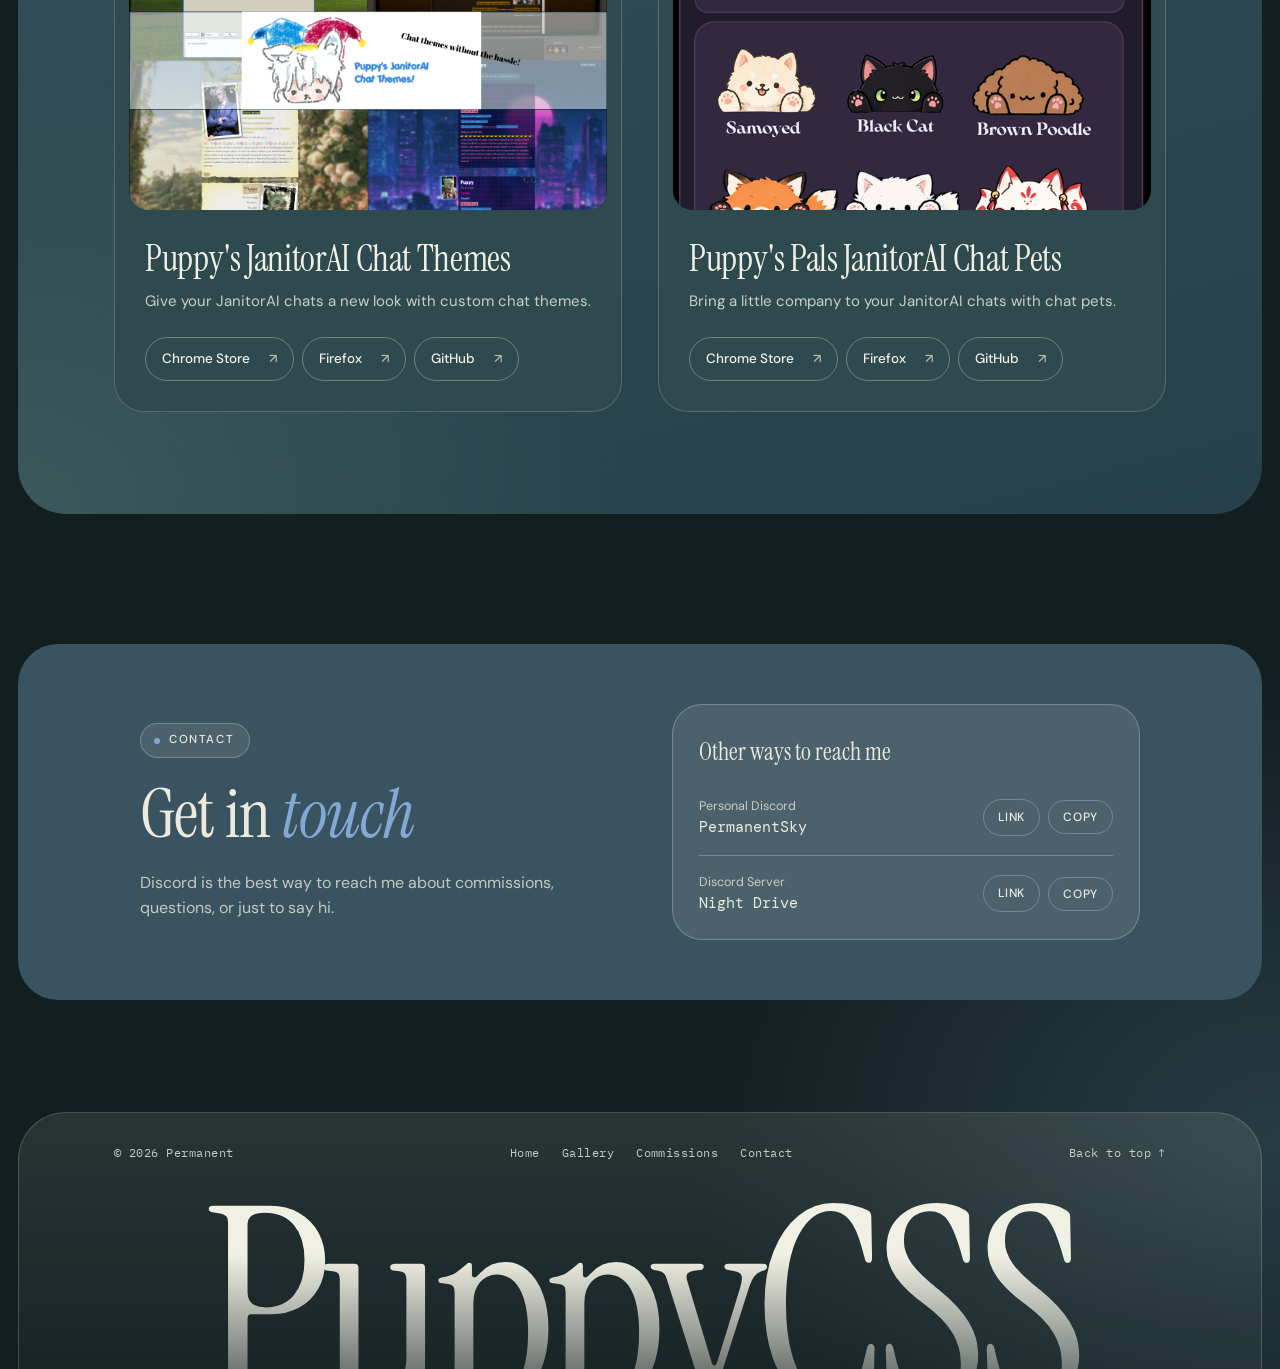
==== commit 861c45ea: "Site update" ====
--- a/index.html
+++ b/index.html
@@ -16,8 +16,10 @@
 <meta name="twitter:title" content="Puppy's CSS Works">
 <meta name="twitter:description" content="Puppy's Collection of Personal Works and Designs">
 <meta name="twitter:image" content="https://puppywastaken.github.io/PuppyCSS/assets/websitelogo.png">
+<meta name="theme-color" content="#21393b">
 <link rel="preconnect" href="https://fonts.googleapis.com">
-<link href="https://fonts.googleapis.com/css2?family=IBM+Plex+Mono:wght@400;500&family=Inter:wght@400;500&display=swap" rel="stylesheet">
+<link rel="preconnect" href="https://fonts.gstatic.com" crossorigin>
+<link href="https://fonts.googleapis.com/css2?family=IBM+Plex+Mono:wght@400;500&family=DM+Mono:wght@400&family=DM+Sans:wght@400;500;600&family=Instrument+Serif:ital@0;1&display=swap" rel="stylesheet">
 <link rel="stylesheet" href="style.css">
 </head>
 <body>
@@ -48,19 +50,29 @@
   <div class="side-menu-foot">Tips & commissions always appreciated.</div>
 </aside>
 
-<main>
+<main id="top">
 
   <!-- HERO -->
   <section class="hero">
-    <div class="wrap hero-grid">
-      <div class="eyebrow">Contact for commissions</div>
-      <h1>A collection of past, present, and future silliness.</h1>
-      <p class="hero-role">Explore the posts below to see my past work. Tips & Support are always appreciated.</p>
-      <div class="hero-meta">
-        <span><strong><a class="copy-btn tipjarbtn" href="https://www.paypal.com/ncp/payment/3Z959Z3MLHM26">Tip Jar</a></strong></span>
-        <span><strong>30+</strong> commissions</span>
-        <span>Always open to new work.</span>
-		<span>No AI or vibecoded profiles or designs.</span>
+    <div class="wrap">
+      <div class="hero-frame">
+	  <img class="persona" src="https://file.garden/aWyedZylm2AE_XoC/puppy-sona-img">
+        <div class="hero-inner">
+          <div class="eyebrow">Contact for commissions</div>
+          <h1>A collection of past, present, and future <em>silliness.</em></h1>
+          <p class="hero-role">Explore the posts below to see my past work. Tips &amp; Support are always appreciated.</p>
+          <div class="hero-actions">
+            <a class="btn btn-primary" href="gallery.html">View gallery</a>
+            <a class="btn btn-ghost" href="commissions.html">Commission info</a>
+          </div>
+          <div class="hero-meta">
+            <span><strong><a class="copy-btn tipjarbtn" href="https://www.paypal.com/ncp/payment/3Z959Z3MLHM26">Tip Jar</a></strong></span>
+            <span><strong>30+</strong> commissions</span>
+            <span>Always open to new work.</span>
+            <span>No AI or vibecoded profiles or designs.</span>
+          </div>
+        </div>
+        <div class="hero-mark" aria-hidden="true">Puppy<em>CSS</em></div>
       </div>
     </div>
   </section>
@@ -69,7 +81,7 @@
   <section class="block" id="highlights">
     <div class="wrap">
       <div class="block-head">
-        <h2>Highlighted works</h2>
+        <h2>Highlighted <em>works</em></h2>
         <a href="gallery.html" class="see-all">View full gallery →</a>
       </div>
       <div class="highlights-grid" id="highlights-grid"><!-- injected --></div>
@@ -80,7 +92,7 @@
   <section class="block" id="log">
     <div class="wrap">
       <div class="block-head">
-        <h2>Recent Posts</h2>
+        <h2>Recent <em>Posts</em></h2>
       </div>
       <div id="latest-pick"><!-- injected --></div>
       <div class="log-list" id="log-list"><!-- injected --></div>
@@ -90,38 +102,57 @@
   <!-- QUICK LINKS -->
   <section class="block block-links" id="quick-links">
     <div class="wrap">
+      <div class="panel panel-dark tools-panel">
+        <div class="block-head">
+          <h2>Tools and <em>More</em></h2>
+        </div>
+        <div class="quick-links-grid" id="quick-links-grid"><!-- injected --></div>
+      </div>
+    </div>
+  </section>
+
+  <!-- EXTENSION SHOWCASE -->
+  <section class="block block--dark" id="extensions" aria-labelledby="extensions-heading">
+    <div class="wrap">
       <div class="block-head">
-        <h2>Tools and More</h2>
+        <div>
+          <span class="kicker">04 — For your browser</span>
+          <h2 id="extensions-heading">Browser <em>extensions</em></h2>
+        </div>
       </div>
-      <div class="quick-links-grid" id="quick-links-grid"><!-- injected --></div>
+      <div class="extensions-grid" id="extensions-grid"><!-- injected --></div>
     </div>
   </section>
 
   <!-- CONTACT -->
   <section class="block" id="contact">
     <div class="wrap">
-      <div class="block-head">
-        <h2>Get in touch</h2>
-      </div>
-      <div class="contact-grid">
-        
+      <div class="panel panel-slate contact-panel">
+        <div class="contact-intro">
+          <div class="eyebrow">Contact</div>
+          <div class="block-head">
+            <h2>Get in <em>touch</em></h2>
+          </div>
+          <p>Discord is the best way to reach me about commissions, questions, or just to say hi.</p>
+        </div>
 
-        <aside class="contact-aside">
-          <h3>Other ways to reach me</h3>
-          <div class="contact-row">
-            <span class="label">Personal Discord</span>
-            <span class="value">PermanentSky</span>
-			<a class="copy-btn" href="https://discord.com/users/907132356404609064">Link</a>
-            <button class="copy-btn" data-copy="permanentsky">Copy</button>
-          </div>
-          <div class="contact-row">
-            <span class="label">Discord Server</span>
-            <span class="value">Night Drive</span>
-			<a class="copy-btn" href="https://discord.com/invite/nightdrive">Link</a>
-            <button class="copy-btn" data-copy="discord.gg/nightdrive">Copy</button>
-          </div>
-        </aside>
-
+        <div class="contact-grid">
+          <aside class="contact-aside">
+            <h3>Other ways to reach me</h3>
+            <div class="contact-row">
+              <span class="label">Personal Discord</span>
+              <span class="value">PermanentSky</span>
+              <a class="copy-btn" href="https://discord.com/users/907132356404609064">Link</a>
+              <button class="copy-btn" data-copy="permanentsky">Copy</button>
+            </div>
+            <div class="contact-row">
+              <span class="label">Discord Server</span>
+              <span class="value">Night Drive</span>
+              <a class="copy-btn" href="https://discord.com/invite/nightdrive">Link</a>
+              <button class="copy-btn" data-copy="discord.gg/nightdrive">Copy</button>
+            </div>
+          </aside>
+        </div>
       </div>
     </div>
   </section>
@@ -129,10 +160,17 @@
 </main>
 
 <footer class="site-footer">
-  <div class="wrap">
+  <div class="wrap footer-row">
     <span>© 2026 Permanent</span>
+    <nav class="footer-nav" aria-label="Footer">
+      <a href="index.html">Home</a>
+      <a href="gallery.html">Gallery</a>
+      <a href="commissions.html">Commissions</a>
+      <a href="index.html#contact">Contact</a>
+    </nav>
     <a href="#top">Back to top ↑</a>
   </div>
+  <div class="footer-mark" aria-hidden="true">PuppyCSS</div>
 </footer>
 
 <script src="script.js"></script>
--- a/style.css
+++ b/style.css
@@ -1,19 +1,43 @@
 :root {
-  --paper:        #F7F6F2;
-  --paper-dim:     #F0EEE8;
-  --ink:          #1C1B18;
-  --muted:        #86847A;
-  --line:         #DEDCD4;
-  --accent:       #37543F;
-  --accent-wash:  #E9EEE7;
-  --white:        #FFFFFF;
-
-  --font-mono: 'IBM Plex Mono', ui-monospace, 'SF Mono', Menlo, monospace;
-  --font-body: 'Inter', -apple-system, BlinkMacSystemFont, 'Segoe UI', sans-serif;
-
-  --max-w: 1120px;
-  --gutter: clamp(20px, 5vw, 64px);
-  --radius: 2px;
+  /* core palette */
+  --abyss:  #21393b;
+  --slate:  #395360;
+  --teal:   #46707e;
+  --sage:   #6b8b80;
+  --moss:   #afba98;
+  --sand:   #cecdb9;
+  --sky:    #82a9d4;
+  --paper:   #ecebdf;
+  --paper-2: #e1e0d0;
+  --card:    #f6f5ee;
+  --cream:   #eceadd;
+
+  --ink:     var(--abyss);
+  --muted:   #4b6a70;
+  --line:    rgba(33, 57, 59, 0.14);
+  --on-dark: #eceadd;
+  --on-dark-muted: rgba(236, 234, 221, 0.78);
+  --glass-dark: rgba(236, 234, 221, 0.10);
+  --glass-dark-line: rgba(236, 234, 221, 0.28);
+
+  --font-display: 'Instrument Serif', 'Cormorant Garamond', Georgia, 'Times New Roman', serif;
+  --font-body: 'DM Sans', -apple-system, BlinkMacSystemFont, 'Segoe UI', sans-serif;
+  --font-mono: 'DM Mono', ui-monospace, 'SF Mono', Menlo, monospace;
+
+  --max-w: 1200px;
+  --gutter: clamp(16px, 4vw, 40px);
+  --section-gutter: clamp(10px, 1.4vw, 18px);
+
+  --r-sm: 14px;
+  --r-md: 22px;
+  --r-lg: 30px;
+  --r-xl: 40px;
+  --pill: 999px;
+
+  --shadow-soft: 0 24px 48px -28px rgba(33, 57, 59, 0.5);
+
+  --ridges: url("data:image/svg+xml,%3Csvg%20xmlns='http://www.w3.org/2000/svg'%20viewBox='0%200%201200%20800'%20preserveAspectRatio='xMidYMax%20slice'%3E%20%3Cdefs%3E%20%3CradialGradient%20id='g'%20cx='50%25'%20cy='50%25'%20r='50%25'%3E%3Cstop%20offset='0'%20stop-color='rgb(130,169,212)'%20stop-opacity='.5'/%3E%3Cstop%20offset='1'%20stop-color='rgb(130,169,212)'%20stop-opacity='0'/%3E%3C/radialGradient%3E%20%3Cfilter%20id='b1'%20x='-5%25'%20y='-30%25'%20width='110%25'%20height='160%25'%3E%3CfeGaussianBlur%20stdDeviation='10'/%3E%3C/filter%3E%20%3Cfilter%20id='b2'%20x='-5%25'%20y='-30%25'%20width='110%25'%20height='160%25'%3E%3CfeGaussianBlur%20stdDeviation='3'/%3E%3C/filter%3E%20%3Cpattern%20id='d'%20width='14'%20height='14'%20patternUnits='userSpaceOnUse'%3E%3Ccircle%20cx='2'%20cy='2'%20r='1.6'%20fill='rgb(236,234,221)'%20fill-opacity='.5'/%3E%3C/pattern%3E%20%3C/defs%3E%20%3Ccircle%20cx='920'%20cy='270'%20r='380'%20fill='url(%23g)'/%3E%20%3Ccircle%20cx='920'%20cy='270'%20r='215'%20fill='none'%20stroke='rgb(236,234,221)'%20stroke-opacity='.18'/%3E%20%3Ccircle%20cx='920'%20cy='270'%20r='340'%20fill='none'%20stroke='rgb(236,234,221)'%20stroke-opacity='.10'/%3E%20%3Ccircle%20cx='150'%20cy='430'%20r='210'%20fill='none'%20stroke='rgb(236,234,221)'%20stroke-opacity='.08'/%3E%20%3Ccircle%20cx='1085'%20cy='400'%20r='72'%20fill='url(%23d)'/%3E%20%3Ccircle%20cx='1130'%20cy='560'%20r='9'%20fill='rgb(236,234,221)'%20fill-opacity='.9'/%3E%20%3Cpath%20d='M1010%20113%20L1013.74%20126.26%20L1027%20130%20L1013.74%20133.74%20L1010%20147%20L1006.26%20133.74%20L993%20130%20L1006.26%20126.26%20Z'%20fill='rgb(236,234,221)'%20fill-opacity='0.9'/%3E%20%3Cpath%20d='M760%20368%20L762.64%20377.36%20L772%20380%20L762.64%20382.64%20L760%20392%20L757.36%20382.64%20L748%20380%20L757.36%20377.36%20Z'%20fill='rgb(236,234,221)'%20fill-opacity='0.7'/%3E%20%3Cpath%20d='M1120%20290%20L1122.2%20297.8%20L1130%20300%20L1122.2%20302.2%20L1120%20310%20L1117.8%20302.2%20L1110%20300%20L1117.8%20297.8%20Z'%20fill='rgb(236,234,221)'%20fill-opacity='0.5'/%3E%20%3Cpath%20filter='url(%23b1)'%20fill='rgb(107,139,128)'%20fill-opacity='.55'%20d='M0%20570%20C140%20490%20250%20460%20370%20500%20S560%20430%20700%20480%20S930%20410%201050%20460%20S1160%20490%201200%20470%20L1200%20800%20L0%20800%20Z'/%3E%20%3Cpath%20filter='url(%23b2)'%20fill='rgb(70,112,126)'%20fill-opacity='.9'%20d='M0%20630%20C160%20570%20300%20570%20430%20610%20S680%20550%20820%20600%20S1060%20580%201200%20620%20L1200%20800%20L0%20800%20Z'/%3E%20%3Cpath%20fill='rgb(33,57,59)'%20d='M0%20705%20C200%20665%20360%20685%20520%20705%20S860%20665%201040%20695%20S1160%20705%201200%20695%20L1200%20800%20L0%20800%20Z'/%3E%20%3C/svg%3E");
+  --sky-gradient: linear-gradient(180deg, #21393b 0%, #2c4650 45%, #395360 78%, #46707e 100%);
 }
 
 *, *::before, *::after { box-sizing: border-box; }
@@ -29,12 +53,14 @@
 
 body {
   margin: 0;
-  background: var(--paper);
   color: var(--ink);
   font-family: var(--font-body);
   font-size: 16px;
-  line-height: 1.55;
+  line-height: 1.6;
   -webkit-font-smoothing: antialiased;
+  min-height: 100vh;
+  background:radial-gradient(900px 600px at 90% -5%, rgba(70, 112, 126, 0.5), transparent 65%), radial-gradient(800px 700px at -10% 45%, rgba(107, 139, 128, 0.22), transparent 65%), radial-gradient(900px 700px at 100% 95%, rgba(57, 83, 96, 0.55), transparent 65%), #121f21;
+  background-repeat: no-repeat;
 }
 
 h1, h2, h3 { margin: 0; font-weight: 400; }
@@ -42,11 +68,14 @@
 a { color: inherit; }
 img { max-width: 100%; display: block; }
 button { font-family: inherit; cursor: pointer; }
+em { font-style: italic; }
 
 :focus-visible {
-  outline: 2px solid var(--accent);
+  outline: 2px solid var(--sky);
   outline-offset: 3px;
 }
+
+::selection { background: var(--moss); color: var(--abyss); }
 
 .wrap {
   max-width: var(--max-w);
@@ -54,45 +83,160 @@
   padding: 0 var(--gutter);
 }
 
-.mono {
-  font-family: var(--font-mono);
-  letter-spacing: 0.02em;
-}
+.mono { font-family: var(--font-mono); }
 
 .eyebrow {
-  font-family: var(--font-mono);
-  font-size: 12.5px;
-  letter-spacing: 0.12em;
+  display: inline-flex;
+  align-items: center;
+  gap: 9px;
+  padding: 7px 15px 7px 13px;
+  border-radius: var(--pill);
+  border: 1px solid var(--line);
+  font-size: 11.5px;
+  font-weight: 500;
+  letter-spacing: 0.14em;
   text-transform: uppercase;
   color: var(--muted);
-  display: flex;
-  align-items: center;
-  gap: 10px;
 }
 .eyebrow::before {
   content: '';
-  width: 18px;
-  height: 1px;
-  background: var(--muted);
-}
-
+  width: 6px; height: 6px;
+  border-radius: 50%;
+  background: var(--sage);
+}
+.hero-frame .eyebrow,
+.page-hero .eyebrow {
+  color: var(--on-dark);
+  border-color: var(--glass-dark-line);
+  background: var(--glass-dark);
+}
+.hero-frame .eyebrow::before,
+.page-hero .eyebrow::before { background: var(--sky); }
+
+.persona {
+    mask: linear-gradient(to bottom, black 80%, transparent);
+    -webkit-mask: linear-gradient(to bottom, black 70%, transparent);
+    position: absolute;
+    right: 0;
+    top: 0;
+    bottom: 0;
+    pointer-events: none;
+	z-index:0;
+}
+.hero-inner, .hero-mark{
+	z-index:2;
+}
+.hero-frame {
+  position: relative;
+}
+
+.persona {
+  height: 100%;
+  width: auto;
+  bottom: auto;
+}
+
+
+.btn {
+  display: inline-flex;
+  align-items: center;
+  gap: 10px;
+  padding: 14px 24px;
+  border-radius: var(--pill);
+  font-size: 14.5px;
+  font-weight: 500;
+  text-decoration: none;
+  border: 1px solid transparent;
+  transition: background 0.25s ease, color 0.25s ease, border-color 0.25s ease, transform 0.25s ease;
+}
+.btn::after { content: '→'; transition: transform 0.25s ease; }
+.btn:hover::after { transform: translateX(3px); }
+.btn-primary { background: var(--cream); color: var(--abyss); }
+.btn-primary:hover { background: var(--sky); }
+.btn-ghost {
+  color: var(--on-dark);
+  border-color: var(--glass-dark-line);
+  background: var(--glass-dark);
+  backdrop-filter: blur(10px);
+}
+.btn-ghost:hover { background: rgba(236, 234, 221, 0.22); }
+
+.panel {
+  border-radius: var(--r-xl);
+  padding: clamp(26px, 5vw, 60px);
+}
+.panel-dark  { background: var(--abyss); color: var(--on-dark); }
+.panel-slate { background: var(--slate); color: var(--on-dark); }
 
 .site-header {
-  border-bottom: 1px solid var(--line);
   position: sticky;
-  top: 0;
-  background: rgba(247, 246, 242, 0.92);
-  backdrop-filter: blur(6px);
+  top: 12px;
   z-index: 50;
+  padding: 0 var(--gutter);
 }
 
 .site-header .wrap {
+  max-width: var(--max-w);
   display: flex;
   align-items: center;
   justify-content: space-between;
-  height: 68px;
+  height: 62px;
   gap: 16px;
-}
+  padding: 0 10px 0 24px;
+  border-radius: var(--pill);
+  background: rgba(236, 235, 223, 0.72);
+  backdrop-filter: blur(16px) saturate(1.2);
+  -webkit-backdrop-filter: blur(16px) saturate(1.2);
+  border: 1px solid rgba(33, 57, 59, 0.12);
+  box-shadow: 0 14px 34px -24px rgba(33, 57, 59, 0.6);
+}
+
+.wordmark {
+  font-family: var(--font-display);
+  font-size: 26px;
+  line-height: 1;
+  letter-spacing: -0.005em;
+  text-decoration: none;
+  color: var(--ink);
+  display: flex;
+  align-items: baseline;
+  gap: 10px;
+  white-space: nowrap;
+}
+.wordmark span {
+  font-family: var(--font-body);
+  color: var(--muted);
+  font-size: 12.5px;
+  letter-spacing: 0.01em;
+}
+
+.site-nav {
+  display: flex;
+  gap: 4px;
+  align-items: center;
+}
+.site-nav a {
+  text-decoration: none;
+  font-size: 14px;
+  font-weight: 500;
+  color: var(--ink);
+  padding: 9px 16px;
+  border-radius: var(--pill);
+  transition: background 0.25s ease, color 0.25s ease;
+}
+.site-nav a:hover { background: rgba(33, 57, 59, 0.08); }
+.site-nav a.current { background: var(--abyss); color: var(--on-dark); }
+
+span.paymentportal {
+  display: inline-block;
+  margin: -9px -16px;
+  padding: 9px 16px;
+  border-radius: var(--pill);
+  background: var(--sky);
+  color: var(--abyss);
+  transition: background 0.25s ease, color 0.25s ease;
+}
+.site-nav a:hover span.paymentportal { background: var(--abyss); color: var(--on-dark); }
 
 .menu-toggle {
   display: flex;
@@ -100,186 +244,241 @@
   justify-content: center;
   align-items: center;
   gap: 4px;
-  width: 34px;
-  height: 34px;
+  width: 42px;
+  height: 42px;
   padding: 0;
-  border: 1px solid var(--line);
-  border-radius: var(--radius);
-  background: transparent;
+  margin-left: 6px;
+  border: none;
+  border-radius: 50%;
+  background: var(--abyss);
   flex: none;
-  transition: border-color 0.2s ease;
-}
-.menu-toggle:hover { border-color: var(--accent); }
+  transition: background 0.25s ease;
+}
+.menu-toggle:hover { background: var(--teal); }
 .menu-toggle span {
   display: block;
   width: 16px;
-  height: 1px;
-  background: var(--ink);
+  height: 1.5px;
+  background: var(--on-dark);
   transition: transform 0.25s ease, opacity 0.25s ease;
 }
-.menu-toggle.open span:nth-child(1) { transform: translateY(5px) rotate(45deg); }
+.menu-toggle.open span:nth-child(1) { transform: translateY(5.5px) rotate(45deg); }
 .menu-toggle.open span:nth-child(2) { opacity: 0; }
-.menu-toggle.open span:nth-child(3) { transform: translateY(-5px) rotate(-45deg); }
-
-.wordmark {
-  font-family: var(--font-mono);
-  font-size: 15px;
-  letter-spacing: 0.02em;
+.menu-toggle.open span:nth-child(3) { transform: translateY(-5.5px) rotate(-45deg); }
+
+.copy-btn {
+  font-family: var(--font-body);
+  font-size: 12px;
+  font-weight: 500;
+  letter-spacing: 0.06em;
+  text-transform: uppercase;
   text-decoration: none;
+  background: transparent;
+  border: 1px solid var(--line);
   color: var(--ink);
-  display: flex;
-  align-items: baseline;
-  gap: 8px;
-}
-.wordmark span {
-  color: var(--muted);
-  font-size: 12px;
-}
-
-
-span.paymentportal{
-    border-radius: 5px;
-    background: var(--muted);
-    padding: 0.2rem 0.5rem !important;
-    border: 1px solid var(--accent);
-    transition: all 500ms ease;
-}
-span.paymentportal:hover{
-  background: var(--accent);
-}
-
-.site-nav {
-  display: flex;
-  gap: clamp(16px, 3vw, 32px);
-  align-items: center;
-}
-.site-nav a {
-  text-decoration: none;
-  font-size: 14px;
-  color: var(--ink);
-  position: relative;
-  padding: 4px 0;
-}
-.site-nav a.current { color: var(--accent); }
-.site-nav a::after {
-  content: '';
+  padding: 8px 14px;
+  border-radius: var(--pill);
+  white-space: nowrap;
+  display: inline-block;
+  transition: background 0.25s ease, color 0.25s ease, border-color 0.25s ease;
+}
+.copy-btn:hover { background: var(--abyss); border-color: var(--abyss); color: var(--on-dark); }
+.copy-btn.copied { background: var(--moss); border-color: var(--moss); color: var(--abyss); }
+
+.copy-btn.tipjarbtn {
+  background: var(--sky);
+  border-color: var(--sky);
+  color: var(--abyss);
+  padding: 11px 20px;
+}
+.copy-btn.tipjarbtn:hover { background: var(--cream); border-color: var(--cream); color: var(--abyss); }
+
+.hero .wrap::before {
   position: absolute;
-  left: 0; right: 0; bottom: -2px;
-  height: 1px;
-  background: var(--accent);
-  transform: scaleX(0);
-  transform-origin: left;
-  transition: transform 0.25s ease;
-}
-.site-nav a:hover::after { transform: scaleX(1); }
-
-.tipjarbtn::before {
-    position: absolute;
-    font-family: monospace;
-    content: " I'm full of soup";
-    background-image: url(https://ella.janitorai.com/media-approved/jKXdU6PdF2nDoaR_izDgq.png);
-    background-repeat: no-repeat;
-    background-size: 100%;
-    background-position: bottom;
-    max-width: 127px;
-    min-width: 100px;
-    width: 100%;
-    aspect-ratio: 1 / 1.75;
-    right: 100%;
-    transition: transform 400ms cubic-bezier(0.68, -0.55, 0.27, 1.55);
-}
-.tipjarbtn:is(:hover,:focus,:active)::before{
-	transform: translateX(70%) rotate(20deg);
-}
-
-
-.hero {
-  padding: clamp(56px, 10vw, 108px) 0 clamp(48px, 8vw, 84px);
-  border-bottom: 1px solid var(--line);
-}
-
-.hero-grid {
-  display: grid;
-  grid-template-columns: 1fr;
-  gap: 28px;
-}
-
-.hero-index {
-  font-family: var(--font-mono);
-  font-size: 13px;
-  color: var(--muted);
-}
+  font-family: monospace;
+  content: " I'm full of soup";
+  background-image: url(https://ella.janitorai.com/media-approved/jKXdU6PdF2nDoaR_izDgq.png);
+  background-repeat: no-repeat;
+  background-size: 100%;
+  background-position: bottom;
+  max-width: 127px;
+  min-width: 100px;
+  width: 100%;
+  aspect-ratio: 1 / 1.75;
+  right: 100%;
+  z-index:10;
+  transition: transform 400ms cubic-bezier(0.68, -0.55, 0.27, 1.55);
+  color: var(--on-dark);
+  text-align:center;
+  top:60vh;
+}
+.hero .wrap:has(.tipjarbtn:is(:hover, :focus, :active))::before {
+  transform: translateX(90%) rotate(20deg);
+}
+
+.hero { padding: 14px 0 0; }
+
+.hero-frame {
+  display: flex;
+  flex-direction: column;
+  min-height: min(88vh, 780px);
+  padding: clamp(64px, 9vw, 112px) clamp(24px, 5vw, 64px) 0;
+  border-radius: var(--r-xl);
+  color: var(--on-dark);
+  background: var(--ridges) center bottom / cover no-repeat, var(--sky-gradient);
+}
+
+.hero-inner {
+  display: flex;
+  flex-direction: column;
+  align-items: flex-start;
+  gap: 26px;
+  max-width: 780px;
+  animation: fade-in 0.9s ease both;
+}
+@keyframes fade-in { from { opacity: 0; } to { opacity: 1; } }
 
 .hero h1 {
-  font-family: var(--font-mono);
-  font-size: clamp(34px, 6vw, 58px);
-  line-height: 1.08;
-  letter-spacing: -0.01em;
-  max-width: 14ch;
-}
+  font-family: var(--font-display);
+  font-size: clamp(46px, 7.4vw, 96px);
+  line-height: 0.98;
+  letter-spacing: -0.015em;
+  max-width: 15ch;
+}
+.hero h1 em { color: var(--sky); padding-right: 0.06em; }
 
 .hero-role {
-  font-size: clamp(16px, 2vw, 19px);
+  font-size: clamp(16px, 1.8vw, 18.5px);
   color: var(--muted);
   max-width: 46ch;
-  margin-top: 4px;
-}
+}
+.hero-frame .hero-role { color: var(--on-dark-muted); }
+
+.hero-actions { display: flex; flex-wrap: wrap; gap: 12px; }
 
 .hero-meta {
   display: flex;
   flex-wrap: wrap;
-  gap: 10px 28px;
+  align-items: center;
+  gap: 10px 10px;
+  font-size: 13px;
+  color: var(--on-dark-muted);
+}
+.hero-meta strong { font-weight: 500; }
+.hero-meta span:not(:first-child) {
+  padding: 8px 15px;
+  border-radius: var(--pill);
+  border: 1px solid var(--glass-dark-line);
+  background: var(--glass-dark);
+  backdrop-filter: blur(10px);
+}
+.hero-meta span:not(:first-child) strong { color: var(--on-dark); }
+
+.hero-mark {
+  margin-top: auto;
+  padding-top: clamp(36px, 6vw, 72px);
+  overflow: hidden;
+  height: calc(clamp(88px, 21vw, 270px) * 0.86 + clamp(36px, 6vw, 72px));
+  font-family: var(--font-display);
+  font-size: clamp(88px, 21vw, 270px);
+  line-height: 1;
+  letter-spacing: -0.02em;
+  text-align: center;
+  white-space: nowrap;
+  color: rgba(236, 234, 221, 0.88);
+  background-image: linear-gradient(180deg, rgba(236, 234, 221, 0.95) 10%, rgba(236, 234, 221, 0.35) 95%);
+  -webkit-background-clip: text;
+  background-clip: text;
+  -webkit-text-fill-color: transparent;
+  user-select: none;
+}
+.hero-mark em { padding-right: 0.04em; }
+
+/* ribbon / marquee */
+.ribbon {
   margin-top: 18px;
-  font-family: var(--font-mono);
-  font-size: 12.5px;
-  color: var(--muted);
-}
-.hero-meta strong { color: var(--ink); font-weight: 400; }
-
-section.block {
-  padding: clamp(48px, 8vw, 84px) 0;
-  border-bottom: 1px solid var(--line);
-}
-section.block:last-of-type { border-bottom: none; }
+  overflow: hidden;
+  border-radius: var(--pill);
+  background: var(--moss);
+  color: var(--abyss);
+}
+.ribbon-track {
+  display: flex;
+  width: max-content;
+  animation: ribbon 46s linear infinite;
+}
+.ribbon-track span {
+  display: flex;
+  align-items: center;
+  gap: 26px;
+  padding: 15px 13px;
+  font-family: var(--font-display);
+  font-size: 22px;
+  line-height: 1;
+  white-space: nowrap;
+}
+.ribbon-track i {
+  width: 12px; height: 12px;
+  background: var(--abyss);
+  clip-path: polygon(50% 0, 62% 38%, 100% 50%, 62% 62%, 50% 100%, 38% 62%, 0 50%, 38% 38%);
+}
+@keyframes ribbon { to { transform: translateX(-50%); } }
+@media (prefers-reduced-motion: reduce) { .ribbon-track { animation: none; } }
+
+
+section.block { padding: clamp(56px, 9vw, 112px) 0 0; }
 
 .block-head {
   display: flex;
   justify-content: space-between;
   align-items: flex-end;
   gap: 20px;
-  margin-bottom: clamp(28px, 5vw, 44px);
+  margin-bottom: clamp(26px, 4vw, 44px);
   flex-wrap: wrap;
 }
 
 .block-head h2 {
-  font-family: var(--font-mono);
-  font-size: clamp(22px, 3vw, 28px);
-  letter-spacing: -0.01em;
-}
+  font-family: var(--font-display);
+  font-size: clamp(38px, 5.6vw, 68px);
+  line-height: 1;
+  letter-spacing: -0.015em;
+}
+.block-head h2 em { color: var(--teal); }
+.panel-dark .block-head h2 em,
+.panel-slate .block-head h2 em { color: var(--sky); }
 
 .block-head .see-all {
-  font-size: 13px;
+  display: inline-flex;
+  align-items: center;
+  font-size: 14px;
+  font-weight: 500;
   text-decoration: none;
-  border-bottom: 1px solid var(--ink);
-  padding-bottom: 2px;
-}
-.block-head .see-all:hover { color: var(--accent); border-color: var(--accent); }
-
+  padding: 11px 20px;
+  border-radius: var(--pill);
+  border: 1px solid var(--line);
+  background: var(--card);
+  transition: background 0.25s ease, color 0.25s ease, border-color 0.25s ease;
+}
+.block-head .see-all:hover { background: var(--abyss); color: var(--on-dark); border-color: var(--abyss); }
+
+/* highlights */
 .highlights-grid {
   display: grid;
-  grid-template-columns: repeat(auto-fit, minmax(220px, 1fr));
-  gap: clamp(16px, 2.5vw, 28px);
+  grid-template-columns: repeat(auto-fit, minmax(230px, 1fr));
+  gap: clamp(14px, 2vw, 22px);
 }
 
 .highlight-card {
   position: relative;
   aspect-ratio: 4 / 5;
-  border-radius: var(--radius);
+  border-radius: var(--r-lg);
   overflow: hidden;
   cursor: pointer;
-  border: 1px solid var(--line);
-  background: var(--paper-dim);
-}
+  background: var(--paper-2);
+  box-shadow: var(--shadow-soft);
+  transition: transform 0.4s cubic-bezier(0.16, 1, 0.3, 1);
+}
+.highlight-card:hover { transform: translateY(-6px); }
 
 .highlight-card .swatch {
   position: absolute;
@@ -288,786 +487,1093 @@
   height: 100%;
   object-fit: cover;
   display: block;
-  transition: transform 0.5s cubic-bezier(0.16, 1, 0.3, 1);
-}
-.highlight-card:hover .swatch { transform: scale(1.045); }
+  transition: transform 0.6s cubic-bezier(0.16, 1, 0.3, 1);
+}
+.highlight-card:hover .swatch { transform: scale(1.05); }
 
 .card-label {
   position: absolute;
-  left: 0; right: 0; bottom: 0;
-  padding: 14px 16px;
-  background: linear-gradient(to top, rgba(28,27,24,0.72), rgba(28,27,24,0));
-  color: var(--white);
-  transform: translateY(6px);
-  opacity: 0.92;
-  transition: transform 0.3s ease;
-}
-.highlight-card:hover .card-label { transform: translateY(0); }
-
+  left: 10px; right: 10px; bottom: 10px;
+  padding: 14px 18px 15px;
+  border-radius: var(--r-md);
+  background: rgba(33, 57, 59, 0.58);
+  backdrop-filter: blur(14px) saturate(1.2);
+  -webkit-backdrop-filter: blur(14px) saturate(1.2);
+  border: 1px solid rgba(236, 234, 221, 0.18);
+  color: var(--on-dark);
+}
 .card-label .num {
   font-family: var(--font-mono);
   font-size: 11px;
   letter-spacing: 0.08em;
-  opacity: 0.8;
+  color: var(--moss);
   display: block;
-  margin-bottom: 3px;
-}
-.card-label .title { font-size: 15px; }
-.card-label .medium {
-  font-family: var(--font-mono);
-  font-size: 11px;
-  opacity: 0.75;
-  margin-top: 2px;
+  margin-bottom: 4px;
+}
+.card-label .title { font-family: var(--font-display); font-size: 21px; line-height: 1.15; display: block; }
+.card-label .medium { font-size: 12px; opacity: 0.75; margin-top: 4px; display: block; }
+
+/* recent posts */
+.latest-pick {
+  display: grid;
+  grid-template-columns: minmax(0, 1fr) minmax(200px, 40%);
+  align-items: center;
+  gap: clamp(18px, 4vw, 48px);
+  padding: 12px 12px 12px clamp(24px, 4vw, 52px);
+  margin-bottom: clamp(16px, 2.5vw, 24px);
+  border-radius: var(--r-xl);
+  background: var(--slate);
+  color: var(--on-dark);
+  text-decoration: none;
+}
+.latest-pick .swatch {
+  grid-column: 2;
+  grid-row: 1;
+  width: 100%;
+  aspect-ratio: 16 / 11;
+  object-fit: cover;
+  border-radius: var(--r-lg);
   display: block;
-}
-
-.log-list { display: flex; flex-direction: column; }
-
-.log-entry {
-  display: grid;
-  grid-template-columns: 110px 1fr;
-  gap: 24px;
+  transition: transform 0.5s cubic-bezier(0.16, 1, 0.3, 1);
+}
+.latest-pick:hover .swatch { transform: scale(1.015); }
+.latest-pick-body {
+  grid-column: 1;
+  grid-row: 1;
+  display: flex;
+  flex-direction: column;
+  align-items: flex-start;
+  gap: 12px;
   padding: 18px 0;
-  border-top: 1px solid var(--line);
-}
-.log-entry:last-child { border-bottom: 1px solid var(--line); }
-
-.log-date {
-  font-family: var(--font-mono);
-  font-size: 12.5px;
-  color: var(--muted);
-  padding-top: 2px;
-}
-
+}
+.latest-pick-body .tag,
 .log-body .tag {
   display: inline-block;
+  font-size: 11px;
+  font-weight: 500;
+  letter-spacing: 0.1em;
+  text-transform: uppercase;
+  padding: 5px 12px;
+  border-radius: var(--pill);
+  border: 1px solid currentColor;
+}
+.latest-pick-body .tag { color: var(--sky); }
+.latest-pick-body h3 {
+  font-family: var(--font-display);
+  font-size: clamp(30px, 4vw, 48px);
+  line-height: 1.04;
+  letter-spacing: -0.01em;
+}
+.latest-pick-body p { color: var(--on-dark-muted); font-size: 14.5px; }
+.latest-pick-body::after {
+  content: 'View in gallery →';
+  margin-top: 10px;
+  padding: 10px 18px;
+  border-radius: var(--pill);
+  background: var(--cream);
+  color: var(--abyss);
+  font-size: 13.5px;
+  font-weight: 500;
+  transition: background 0.25s ease;
+}
+.latest-pick:hover .latest-pick-body::after { background: var(--sky); }
+
+/* log entries become folder-tab cards */
+.log-list {
+  display: grid;
+  grid-template-columns: repeat(auto-fit, minmax(300px, 1fr));
+  gap: 42px clamp(16px, 2.5vw, 24px);
+  padding-top: 38px;
+}
+.log-entry {
+  position: relative;
+  display: block;
+  padding: 28px 28px 30px;
+  background: var(--card);
+  border-radius: 0 var(--r-lg) var(--r-lg) var(--r-lg);
+}
+.log-entry:nth-child(3n + 2) { background: var(--moss); }
+.log-entry:nth-child(3n + 3) { background: var(--sky); }
+.log-date {
+  position: absolute;
+  left: 0;
+  top: -32px;
+  height: 33px;
+  padding: 8px 18px 0;
+  border-radius: 14px 14px 0 0;
+  background: inherit;
   font-family: var(--font-mono);
-  font-size: 10.5px;
-  letter-spacing: 0.06em;
-  text-transform: uppercase;
-  color: var(--accent);
-  background: var(--accent-wash);
-  padding: 2px 7px;
-  border-radius: 2px;
-  margin-bottom: 8px;
-}
-.log-body h3 { font-size: 16px; margin-bottom: 4px; }
-.log-body p { color: var(--muted); font-size: 14.5px; max-width: 60ch; }
-
-.latest-pick {
-  display: flex;
-  align-items: center;
-  gap: 18px;
-  padding: 14px;
-  margin-bottom: clamp(20px, 3vw, 30px);
-  border: 1px solid var(--line);
-  border-radius: var(--radius);
-  background: var(--paper-dim);
-  text-decoration: none;
-  color: var(--ink);
-  transition: border-color 0.2s ease;
-}
-.latest-pick:hover { border-color: var(--accent); }
-.latest-pick .swatch {
-  width: 76px;
-  height: 76px;
-  object-fit: cover;
-  border-radius: var(--radius);
-  flex-shrink: 0;
-  display: block;
-}
-.latest-pick-body .tag {
-  display: inline-block;
-  font-family: var(--font-mono);
-  font-size: 10.5px;
-  letter-spacing: 0.06em;
-  text-transform: uppercase;
-  color: var(--accent);
-  background: var(--accent-wash);
-  padding: 2px 7px;
-  border-radius: 2px;
-  margin-bottom: 7px;
-}
-.latest-pick-body h3 { font-size: 15.5px; margin-bottom: 2px; }
-.latest-pick-body p {
-  color: var(--muted);
-  font-size: 12.5px;
-  font-family: var(--font-mono);
-}
-
-.block-links { padding: clamp(28px, 4vw, 40px) 0; }
-.block-links .block-head { margin-bottom: clamp(16px, 3vw, 24px); }
-
-.quick-links-grid {
-  display: flex;
-  flex-wrap: wrap;
-  gap: 10px;
-}
+  font-size: 12px;
+  letter-spacing: 0.04em;
+  color: var(--abyss);
+}
+.log-body .tag { color: var(--teal); margin-bottom: 14px; }
+.log-entry:nth-child(3n + 2) .log-body .tag,
+.log-entry:nth-child(3n + 3) .log-body .tag { color: var(--abyss); }
+.log-body h3 { font-family: var(--font-display); font-size: 30px; line-height: 1.08; margin-bottom: 8px; }
+.log-body p { color: rgba(33, 57, 59, 0.78); font-size: 15px; max-width: 52ch; }
+
+/* tools */
+.tools-panel {
+  display: grid;
+  grid-template-columns: minmax(0, 0.85fr) minmax(0, 1.15fr);
+  gap: clamp(24px, 5vw, 64px);
+  align-items: center;
+}
+.tools-panel .block-head { margin-bottom: 0; }
+
+.quick-links-grid { display: flex; flex-wrap: wrap; gap: 10px; }
 
 .link-btn {
-  font-family: var(--font-mono);
-  font-size: 12.5px;
-  letter-spacing: 0.03em;
+  font-size: 14px;
+  font-weight: 500;
   background: transparent;
   border: 1px solid var(--line);
   color: var(--ink);
-  padding: 9px 16px;
-  border-radius: var(--radius);
+  padding: 11px 20px;
+  border-radius: var(--pill);
   text-decoration: none;
   display: inline-flex;
   align-items: center;
-  transition: border-color 0.2s ease, color 0.2s ease, background 0.2s ease;
-}
-.link-btn:hover {
-  border-color: var(--accent);
-  color: var(--accent);
-  background: var(--accent-wash);
-}
-
-.contact-grid {
+  transition: background 0.25s ease, color 0.25s ease, border-color 0.25s ease;
+}
+.link-btn::after { content: '↗'; margin-left: 9px; font-size: 0.9em; opacity: 0.6; }
+.link-btn:hover { background: var(--abyss); border-color: var(--abyss); color: var(--on-dark); }
+.panel-dark .link-btn,
+.panel-slate .link-btn {
+  color: var(--on-dark);
+  border-color: var(--glass-dark-line);
+  background: var(--glass-dark);
+}
+.panel-dark .link-btn:hover,
+.panel-slate .link-btn:hover { background: var(--cream); border-color: var(--cream); color: var(--abyss); }
+
+/* extensions */
+
+/* contact */
+.contact-panel {
   display: grid;
-  grid-template-columns: 1.1fr 0.9fr;
-  gap: clamp(32px, 6vw, 64px);
-}
-
-.field {
-  margin-bottom: 18px;
+  grid-template-columns: minmax(0, 1fr) minmax(0, 1fr);
+  gap: clamp(28px, 5vw, 64px);
+  align-items: center;
+}
+.contact-intro { display: flex; flex-direction: column; align-items: flex-start; gap: 22px; }
+.contact-intro .eyebrow { color: var(--on-dark); border-color: var(--glass-dark-line); background: var(--glass-dark); }
+.contact-intro .eyebrow::before { background: var(--sky); }
+.contact-intro .block-head { margin: 0; }
+.contact-intro p { color: var(--on-dark-muted); max-width: 40ch; }
+
+.contact-grid { display: block; }
+.contact-aside {
+  border-radius: var(--r-lg);
+  padding: 8px 26px;
+  background: var(--glass-dark);
+  border: 1px solid var(--glass-dark-line);
+  height: fit-content;
+}
+.contact-aside h3 {
+  font-family: var(--font-display);
+  font-size: 24px;
+  padding: 20px 0 8px;
+}
+.contact-row {
+  display: grid;
+  grid-template-columns: minmax(0, 1fr) auto auto;
+  column-gap: 8px;
+  align-items: center;
+  padding: 16px 0;
+  border-top: 1px solid var(--glass-dark-line);
+}
+.contact-row:first-of-type { border-top: none; }
+.contact-row .label { grid-column: 1; grid-row: 1; font-size: 12.5px; color: var(--on-dark-muted); }
+.contact-row .value { grid-column: 1; grid-row: 2; font-family: var(--font-mono); font-size: 14.5px; overflow-wrap: anywhere; }
+.contact-row .copy-btn { grid-row: 1 / span 2; }
+.contact-aside .copy-btn { color: var(--on-dark); border-color: var(--glass-dark-line); }
+.contact-aside .copy-btn:hover { background: var(--cream); border-color: var(--cream); color: var(--abyss); }
+.contact-aside .copy-btn.copied { background: var(--moss); border-color: var(--moss); color: var(--abyss); }
+
+/* form fields (kept for if/when a form returns) */
+.field { margin-bottom: 18px; display: flex; flex-direction: column; gap: 6px; }
+.field label { font-size: 12px; font-weight: 500; letter-spacing: 0.08em; text-transform: uppercase; color: var(--muted); }
+.field input, .field textarea {
+  font-family: var(--font-body);
+  font-size: 15px;
+  padding: 13px 16px;
+  border: 1px solid var(--line);
+  border-radius: var(--r-sm);
+  background: var(--card);
+  color: var(--ink);
+  resize: vertical;
+}
+.field input:focus, .field textarea:focus { border-color: var(--teal); outline: none; }
+.submit-btn {
+  font-size: 14px; font-weight: 500;
+  background: var(--abyss); color: var(--on-dark);
+  border: none; padding: 14px 26px; border-radius: var(--pill);
+  display: inline-flex; align-items: center; gap: 8px;
+  transition: background 0.25s ease;
+}
+.submit-btn:hover { background: var(--teal); }
+.form-note { font-size: 12.5px; color: var(--muted); margin-top: 10px; }
+
+
+.gallery-head { padding: 14px 0 0; }
+.page-hero {
   display: flex;
   flex-direction: column;
-  gap: 6px;
-}
-.field label {
+  align-items: flex-start;
+  gap: 20px;
+  min-height: clamp(300px, 42vw, 440px);
+  justify-content: flex-end;
+  padding: clamp(56px, 8vw, 96px) clamp(24px, 5vw, 64px) clamp(32px, 5vw, 56px);
+  border-radius: var(--r-xl);
+  color: var(--on-dark);
+  background: var(--ridges) center bottom / cover no-repeat, var(--sky-gradient);
+}
+.page-hero h1 {
+  font-family: var(--font-display);
+  font-size: clamp(48px, 8vw, 104px);
+  line-height: 0.95;
+  letter-spacing: -0.02em;
+}
+.page-hero h1 em { color: var(--sky); }
+.page-hero p { color: var(--on-dark-muted); max-width: 54ch; font-size: clamp(15px, 1.6vw, 17.5px); }
+
+
+
+.lightbox {
+  position: fixed;
+  inset: 0;
+  z-index: 100;
+  display: none;
+  align-items: center;
+  justify-content: center;
+  background: rgba(24, 42, 44, 0.92);
+  backdrop-filter: blur(10px);
+  padding: clamp(16px, 4vw, 48px);
+}
+.lightbox.open { display: flex; }
+.lightbox-inner { width: 100%; max-width: 980px; color: var(--on-dark); }
+
+.lightbox-stage {
+  position: relative;
+  aspect-ratio: 16 / 10;
+  border-radius: var(--r-lg);
+  overflow: hidden;
+  background: #172a2c;
+  width: 100%;
+  cursor: zoom-in;
+  touch-action: none;
+}
+.lightbox-stage .swatch {
+  inset: 0;
+  width: 100%;
+  height: 100%;
+  object-fit: scale-down;
+  display: block;
+  transform-origin: 0 0;
+  transition: transform 0.2s ease;
+}
+.lightbox-stage.zoomed { cursor: grab; }
+.lightbox-stage.zoomed:active { cursor: grabbing; }
+.lightbox-stage.panning .swatch { transition: none; }
+
+.lightbox-nav-btn {
+  position: absolute;
+  top: 50%;
+  transform: translateY(-50%);
+  z-index: 2;
+  background: rgba(236, 234, 221, 0.14);
+  backdrop-filter: blur(10px);
+  border: 1px solid rgba(236, 234, 221, 0.3);
+  color: var(--on-dark);
+  width: 46px;
+  height: 46px;
+  border-radius: 50%;
+  display: flex;
+  align-items: center;
+  justify-content: center;
+  font-size: 20px;
+  transition: background 0.25s ease, color 0.25s ease;
+}
+.lightbox-nav-btn:hover { background: var(--cream); color: var(--abyss); }
+.lightbox-nav-btn.prev { left: 14px; }
+.lightbox-nav-btn.next { right: 14px; }
+
+.lightbox-meta {
+  display: flex;
+  justify-content: space-between;
+  align-items: flex-start;
+  gap: 20px;
+  margin-top: 20px;
+  flex-wrap: wrap;
+}
+.lightbox-meta h3 { font-family: var(--font-display); font-size: 28px; line-height: 1.1; }
+.lightbox-meta .desc { color: var(--on-dark-muted); font-size: 14px; margin-top: 8px; max-width: 64ch; }
+.lightbox-counter {
+  font-family: var(--font-mono);
+  font-size: 12.5px;
+  color: var(--on-dark);
+  padding: 6px 14px;
+  border-radius: var(--pill);
+  border: 1px solid var(--glass-dark-line);
+  white-space: nowrap;
+}
+
+.lightbox-close {
+  position: absolute;
+  top: 18px; right: 18px;
+  width: 44px; height: 44px;
+  border-radius: 50%;
+  background: var(--glass-dark);
+  border: 1px solid var(--glass-dark-line);
+  color: var(--on-dark);
+  font-size: 24px;
+  line-height: 1;
+  transition: background 0.25s ease, color 0.25s ease;
+}
+.lightbox-close:hover { background: var(--cream); color: var(--abyss); }
+
+.lightbox-thumbs { display: flex; gap: 8px; margin-top: 16px; overflow-x: auto; padding-bottom: 4px; }
+.lightbox-thumbs .thumb {
+  width: 56px; height: 56px;
+  flex: none;
+  border-radius: 14px;
+  overflow: hidden;
+  border: 2px solid transparent;
+  cursor: pointer;
+  opacity: 0.5;
+  transition: opacity 0.25s ease, border-color 0.25s ease;
+}
+.lightbox-thumbs .thumb:hover { opacity: 0.85; }
+.lightbox-thumbs .thumb.active { opacity: 1; border-color: var(--sky); }
+.lightbox-thumbs .thumb .swatch { position: static; width: 100%; height: 100%; object-fit: cover; display: block; }
+
+
+.side-menu-overlay {
+  position: fixed;
+  inset: 0;
+  background: rgba(24, 42, 44, 0.55);
+  backdrop-filter: blur(4px);
+  z-index: 90;
+  opacity: 0;
+  pointer-events: none;
+  transition: opacity 0.3s ease;
+}
+.side-menu-overlay.open { opacity: 1; pointer-events: auto; }
+
+.side-menu {
+  position: fixed;
+  top: 10px; right: 10px; bottom: 10px;
+  height: auto;
+  width: min(340px, 86vw);
+  background: var(--abyss);
+  color: var(--on-dark);
+  border-radius: var(--r-xl);
+  z-index: 95;
+  display: flex;
+  flex-direction: column;
+  transform: translateX(calc(100% + 24px));
+  transition: transform 0.4s cubic-bezier(0.16, 1, 0.3, 1);
+  box-shadow: -20px 0 50px rgba(0, 0, 0, 0.25);
+  overflow: hidden;
+}
+.side-menu.open { transform: translateX(0); }
+
+.side-menu-head {
+  display: flex;
+  align-items: center;
+  justify-content: space-between;
+  padding: 18px 20px 18px 28px;
+  height: 78px;
+}
+.side-menu-head .wordmark { color: var(--on-dark); font-size: 28px; }
+
+.side-menu-close {
+  width: 42px; height: 42px;
+  border-radius: 50%;
+  background: var(--glass-dark);
+  border: 1px solid var(--glass-dark-line);
+  color: var(--on-dark);
+  font-size: 22px;
+  line-height: 1;
+  transition: background 0.25s ease, color 0.25s ease;
+}
+.side-menu-close:hover { background: var(--cream); color: var(--abyss); }
+
+.side-menu-nav { display: flex; flex-direction: column; padding: 8px 14px; overflow-y: auto; gap: 4px; }
+.side-menu-nav a {
+  font-family: var(--font-display);
+  font-size: 32px;
+  line-height: 1;
+  text-decoration: none;
+  color: var(--on-dark);
+  padding: 16px 16px;
+  border-radius: var(--r-md);
+  display: flex;
+  align-items: center;
+  justify-content: space-between;
+  transition: background 0.25s ease, color 0.25s ease;
+}
+.side-menu-nav a:hover { background: var(--glass-dark); }
+.side-menu-nav a.current { background: var(--cream); color: var(--abyss); }
+.side-menu-nav a .idx { font-family: var(--font-mono); font-size: 11px; opacity: 0.55; }
+
+.side-menu-foot {
+  margin-top: auto;
+  padding: 20px 28px 28px;
+  font-size: 13px;
+  color: var(--on-dark-muted);
+}
+.side-menu-foot a { color: var(--sky); text-decoration: none; }
+
+body.menu-locked { overflow: hidden; }
+
+
+.status-pill {
+  display: inline-flex;
+  align-items: center;
+  gap: 9px;
+  font-size: 12px;
+  font-weight: 500;
+  letter-spacing: 0.12em;
+  text-transform: uppercase;
+  color: var(--on-dark);
+  background: var(--glass-dark);
+  border: 1px solid var(--glass-dark-line);
+  padding: 7px 15px 7px 13px;
+  border-radius: var(--pill);
+}
+.status-pill .dot {
+  width: 7px; height: 7px;
+  border-radius: 50%;
+  background: var(--sky);
+  box-shadow: 0 0 0 4px rgba(130, 169, 212, 0.25);
+}
+
+
+.process-list {
+  counter-reset: step;
+  display: grid;
+  grid-template-columns: repeat(auto-fit, minmax(260px, 1fr));
+  gap: clamp(14px, 2vw, 22px);
+}
+.process-step {
+  display: flex;
+  flex-direction: column;
+  gap: 18px;
+  padding: 26px 28px 32px;
+  border-radius: var(--r-xl);
+  background: var(--card);
+  border: 1px solid var(--line);
+}
+.process-step:nth-child(2) { background: var(--moss); border-color: transparent; }
+.process-step:nth-child(3) { background: var(--sky); border-color: transparent; }
+.process-step:nth-child(4) { background: var(--slate); color: var(--on-dark); border-color: transparent; }
+.process-step .step-num {
+  counter-increment: step;
+  font-family: var(--font-display);
+  font-size: 72px;
+  line-height: 0.9;
+  color: var(--teal);
+  opacity: 0.55;
+}
+.process-step:nth-child(2) .step-num,
+.process-step:nth-child(3) .step-num { color: var(--abyss); opacity: 0.4; }
+.process-step:nth-child(4) .step-num { color: var(--sky); opacity: 0.9; }
+.process-step .step-num::before { content: counter(step, decimal-leading-zero); }
+.process-step h3 { font-family: var(--font-display); font-size: 30px; line-height: 1.05; margin-bottom: 10px; }
+.process-step p { font-size: 14.5px; opacity: 0.82; }
+
+.terms-list {
+  list-style: none;
+  margin: 0;
+  padding: 0;
+  display: grid;
+  grid-template-columns: repeat(auto-fit, minmax(300px, 1fr));
+  gap: 14px;
+}
+.terms-list li {
+  font-size: 14.5px;
+  padding: 22px 24px 22px 52px;
+  position: relative;
+  background: var(--card);
+  border: 1px solid var(--line);
+  border-radius: var(--r-md);
+}
+.terms-list li::before {
+  content: '';
+  position: absolute;
+  left: 22px; top: 27px;
+  width: 11px; height: 11px;
+  border-radius: 50%;
+  background: var(--sage);
+  box-shadow: 0 0 0 4px rgba(107, 139, 128, 0.22);
+}
+
+.faq-item {
+  background: var(--card);
+  border: 1px solid var(--line);
+  border-radius: var(--r-md);
+  margin-bottom: 10px;
+  padding: 0 24px;
+  transition: background 0.3s ease, color 0.3s ease, border-color 0.3s ease;
+}
+.faq-item.open { background: var(--abyss); color: var(--on-dark); border-color: var(--abyss); }
+.faq-q {
+  width: 100%;
+  text-align: left;
+  background: transparent;
+  border: none;
+  padding: 22px 0;
+  display: flex;
+  justify-content: space-between;
+  align-items: center;
+  gap: 16px;
+  font-size: 16.5px;
+  font-weight: 500;
+  color: inherit;
+}
+.faq-q .plus {
+  display: inline-flex;
+  align-items: center;
+  justify-content: center;
+  width: 34px; height: 34px;
+  flex: none;
+  border-radius: 50%;
+  border: 1px solid currentColor;
+  font-size: 18px;
+  line-height: 1;
+  opacity: 0.7;
+  transition: transform 0.3s ease, background 0.3s ease, color 0.3s ease;
+}
+.faq-item.open .faq-q .plus { transform: rotate(45deg); background: var(--sky); border-color: var(--sky); color: var(--abyss); opacity: 1; }
+.faq-a { max-height: 0; overflow: hidden; transition: max-height 0.35s ease; }
+.faq-a p { font-size: 15px; opacity: 0.82; max-width: 66ch; padding-bottom: 24px; }
+.faq-item.open .faq-a { max-height: 420px; }
+
+.cta-panel { display: flex; flex-direction: column; align-items: flex-start; gap: 22px; }
+.cta-panel .block-head { margin: 0; }
+.cta-panel .hero-role { color: var(--on-dark-muted); }
+.cta-panel .hero-role a { color: var(--sky); text-underline-offset: 3px; }
+
+
+@media (max-width: 900px) {
+  .wordmark span { display: none; }
+  .tools-panel, .contact-panel { grid-template-columns: 1fr; }
+  .latest-pick { grid-template-columns: 1fr; padding: 12px; }
+  .latest-pick .swatch { grid-column: 1; grid-row: 1; }
+  .latest-pick-body { grid-column: 1; grid-row: 2; padding: 12px 14px 18px; }
+}
+
+@media (max-width: 720px) {
+  .extensions-grid { grid-template-columns: 1fr; }
+  .site-nav { gap: 2px; }
+  .site-nav a { padding: 9px 12px; }
+  .hero-frame { min-height: 0; }
+}
+
+@media (max-width: 640px) {
+  .site-nav a span.nav-full { display: none; }
+  .site-nav a { display: none; }
+  .site-header .wrap { height: 58px; padding-left: 20px; }
+  .log-list { grid-template-columns: 1fr; }
+}
+
+
+/* Selected components from Redesign (1), scoped to prevent cross-design overrides. */
+:is(#extensions, #tiers, .gallery-sheet, .site-footer) {
+  /* palette */
+  --forest: #21393b;
+  --slate:  #395360;
+  --teal:   #46707e;
+  --sage:   #6b8b80;
+  --moss:   #afba98;
+  --sand:   #cecdb9;
+  --sky:    #82a9d4;
+
+  /* derived tints */
+  --paper:     #e8e7d9;
+  --paper-hi:  #f4f3ea;
+  --cream:     #f1f0e4;
+  --sky-soft:  #b4cde8;
+  --deep:      #2e4a4f;
+
+  --cream-dim:  rgba(241, 240, 228, 0.8);
+  --cream-line: rgba(241, 240, 228, 0.2);
+
+  /* per-sheet theming (overridden by .block--* variants) */
+  --text:  var(--forest);
+  --muted: #476362;
+  --line:  rgba(33, 57, 59, 0.14);
+  --btn-line: rgba(33, 57, 59, 0.3);
+  --inv:   var(--cream);
+  --em:    var(--teal);
+  --card:  var(--paper-hi);
+
+  --font-serif: 'Instrument Serif', 'Cormorant Garamond', Georgia, serif;
+  --font-body:  'DM Sans', -apple-system, BlinkMacSystemFont, 'Segoe UI', sans-serif;
+  --font-mono:  'IBM Plex Mono', ui-monospace, 'SF Mono', Menlo, monospace;
+
+  --max-w: 1180px;
+  --gutter: clamp(20px, 5vw, 72px);
+  --gap: clamp(10px, 1.4vw, 18px);
+  --r-sm: 12px;
+  --r-md: 20px;
+  --r-lg: 30px;
+  --r-xl: clamp(28px, 4vw, 48px);
+  --ease: cubic-bezier(0.16, 1, 0.3, 1);
+
+  /* inline decorative art */
+  --svg-star: url("data:image/svg+xml,%3Csvg xmlns='http://www.w3.org/2000/svg' viewBox='0 0 24 24'%3E%3Cpath fill='%23f1f0e4' d='M12 0C12 7 17 12 24 12C17 12 12 17 12 24C12 17 7 12 0 12C7 12 12 7 12 0Z'/%3E%3C/svg%3E");
+  --svg-star-dark: url("data:image/svg+xml,%3Csvg xmlns='http://www.w3.org/2000/svg' viewBox='0 0 24 24'%3E%3Cpath fill='%2321393b' d='M12 0C12 7 17 12 24 12C17 12 12 17 12 24C12 17 7 12 0 12C7 12 12 7 12 0Z'/%3E%3C/svg%3E");
+  --svg-circles: url("data:image/svg+xml,%3Csvg xmlns='http://www.w3.org/2000/svg' viewBox='0 0 1200 800' fill='none' stroke='%23f1f0e4' stroke-opacity='.2'%3E%3Ccircle cx='420' cy='400' r='380'/%3E%3Ccircle cx='780' cy='400' r='380'/%3E%3C/svg%3E");
+  --svg-dunes: url("data:image/svg+xml,%3Csvg xmlns='http://www.w3.org/2000/svg' viewBox='0 0 1200 400' preserveAspectRatio='none'%3E%3Cpath fill='%236b8b80' fill-opacity='.5' d='M0 190C150 110 300 210 520 150S900 60 1200 140V400H0Z'/%3E%3Cpath fill='%2346707e' fill-opacity='.92' d='M0 270C200 190 380 300 620 230S1000 170 1200 240V400H0Z'/%3E%3Cpath fill='%232e4a4f' d='M0 340C240 290 460 360 700 320S1040 290 1200 330V400H0Z'/%3E%3C/svg%3E");
+}#extensions .wrap {
+  max-width: var(--max-w);
+  margin: 0 auto;
+  padding: 0 var(--gutter);
+}#extensions .eyebrow,
+#extensions .kicker {
+  display: inline-flex;
+  align-items: center;
+  gap: 10px;
   font-family: var(--font-mono);
   font-size: 11.5px;
-  letter-spacing: 0.06em;
+  letter-spacing: 0.14em;
+  text-transform: uppercase;
+}#extensions .eyebrow::before,
+#extensions .kicker::before {
+  content: '';
+  width: 12px; height: 12px;
+  background: var(--svg-star) center / contain no-repeat;
+  flex: none;
+}#extensions .kicker { color: var(--muted); margin-bottom: 14px; }#extensions .kicker::before { background-image: var(--svg-star-dark); opacity: 0.7; }#extensions .block--slate .kicker::before,
+#extensions .block--dark .kicker::before,
+#extensions .block--mist .kicker::before { background-image: var(--svg-star); }#extensions {
+  margin: var(--gap);
+  padding: clamp(56px, 8vw, 112px) 0;
+  border-radius: var(--r-xl);
+  color: var(--text);
+}#extensions { background: var(--paper); }#extensions .block-head {
+  display: flex;
+  justify-content: space-between;
+  align-items: flex-end;
+  gap: 20px 32px;
+  flex-wrap: wrap;
+  margin-bottom: clamp(32px, 5vw, 60px);
+}#extensions .block-head h2 {
+  font-family: var(--font-serif);
+  font-size: clamp(40px, 6vw, 84px);
+  line-height: 0.96;
+  letter-spacing: -0.025em;
+  text-wrap: balance;
+}#extensions .block-head h2 em { color: var(--em); padding-right: 0.04em; }#extensions .block-head .see-all {
+  display: inline-flex;
+  align-items: center;
+  gap: 10px;
+  font-size: 14px;
+  font-weight: 500;
+  text-decoration: none;
+  padding: 11px 20px;
+  border: 1px solid var(--btn-line);
+  border-radius: 999px;
+  transition: background 0.25s ease, color 0.25s ease;
+}#extensions .block-head .see-all:hover { background: var(--text); color: var(--inv); }#extensions {
+  --text: var(--cream);
+  --muted: var(--cream-dim);
+  --line: var(--cream-line);
+  --btn-line: rgba(241, 240, 228, 0.32);
+  --inv: var(--forest);
+  --em: var(--sky-soft);
+  --card: var(--deep);
+  background:
+    radial-gradient(70% 70% at 0% 100%, rgba(107, 139, 128, 0.28), transparent 70%),
+    linear-gradient(165deg, #3a5662 0%, #2c4850 50%, #26414a 100%);
+}#extensions .link-btn {
+  display: inline-flex;
+  align-items: center;
+  gap: 10px;
+  font-size: 14.5px;
+  font-weight: 500;
+  color: var(--text);
+  border: 1px solid var(--btn-line);
+  padding: 13px 22px;
+  border-radius: 999px;
+  text-decoration: none;
+  transition: background 0.25s ease, color 0.25s ease, border-color 0.25s ease;
+}#extensions .link-btn::after { content: '↗'; font-size: 13px; opacity: 0.7; transition: transform 0.3s var(--ease); }#extensions .link-btn:hover { background: var(--text); color: var(--inv); border-color: var(--text); }#extensions .link-btn:hover::after { transform: translate(2px, -2px); }#extensions .extensions-grid {
+  counter-reset: ext;
+  display: grid;
+  grid-template-columns: repeat(2, minmax(0, 1fr));
+  gap: 54px clamp(18px, 3vw, 36px);
+  padding-top: 32px;
+}#extensions .extension-card,
+#extensions .tier-card {
+  counter-increment: ext;
+  position: relative;
+  background: var(--card);
+  border: 1px solid var(--line);
+}#extensions .extension-card {
+  display: flex;
+  flex-direction: column;
+  min-width: 0;
+  background: var(--deep);
+  border-radius: 0 var(--r-lg) var(--r-lg) var(--r-lg);
+}#extensions .extension-card::before,
+#extensions .tier-card::before {
+  content: 'Extension 0' counter(ext);
+  position: absolute;
+  left: -1px;
+  top: -33px;
+  height: 34px;
+  padding: 0 26px 0 20px;
+  display: flex;
+  align-items: center;
+  font-family: var(--font-mono);
+  font-size: 11px;
+  letter-spacing: 0.12em;
   text-transform: uppercase;
   color: var(--muted);
-}
-.field input,
-.field textarea {
-  font-family: var(--font-body);
-  font-size: 15px;
-  padding: 11px 12px;
+  background: var(--deep);
   border: 1px solid var(--line);
-  border-radius: var(--radius);
-  background: var(--white);
-  color: var(--ink);
-  resize: vertical;
-}
-.field input:focus,
-.field textarea:focus {
-  border-color: var(--accent);
-  outline: none;
-}
-
-.submit-btn {
+  border-bottom: 0;
+  border-radius: 16px 22px 0 0;
+}#extensions .extension-demo {
+  width: calc(100% - 28px);
+  margin: 14px 14px 0;
+  aspect-ratio: 16 / 10;
+  object-fit: cover;
+  border-radius: var(--r-md);
+  background: rgba(18, 32, 34, 0.35);
+}#extensions .extension-body {
+  display: flex;
+  flex-direction: column;
+  flex: 1;
+  gap: 12px;
+  padding: clamp(20px, 3vw, 30px);
+}#extensions .extension-body h3 { font-family: var(--font-serif); font-size: clamp(26px, 3vw, 36px); line-height: 1.05; letter-spacing: -0.01em; }#extensions .extension-body p { color: var(--muted); font-size: 15px; }#extensions .extension-links { display: flex; flex-wrap: wrap; gap: 8px; margin-top: auto; padding-top: 12px; }#extensions .extension-links .link-btn { padding: 10px 16px; font-size: 13.5px; }#tiers .wrap {
+  max-width: var(--max-w);
+  margin: 0 auto;
+  padding: 0 var(--gutter);
+}#tiers .eyebrow,
+#tiers .kicker {
+  display: inline-flex;
+  align-items: center;
+  gap: 10px;
   font-family: var(--font-mono);
-  font-size: 13px;
-  letter-spacing: 0.04em;
-  background: var(--ink);
-  color: var(--paper);
-  border: none;
-  padding: 13px 22px;
-  border-radius: var(--radius);
+  font-size: 11.5px;
+  letter-spacing: 0.14em;
+  text-transform: uppercase;
+}#tiers .eyebrow::before,
+#tiers .kicker::before {
+  content: '';
+  width: 12px; height: 12px;
+  background: var(--svg-star) center / contain no-repeat;
+  flex: none;
+}#tiers .kicker { color: var(--muted); margin-bottom: 14px; }#tiers .kicker::before { background-image: var(--svg-star-dark); opacity: 0.7; }#tiers .block--slate .kicker::before,
+#tiers .block--dark .kicker::before,
+#tiers .block--mist .kicker::before { background-image: var(--svg-star); }#tiers {
+  margin: var(--gap);
+  padding: clamp(56px, 8vw, 112px) 0;
+  border-radius: var(--r-xl);
+  color: var(--text);
+}#tiers { background: var(--paper); }#tiers .block-head {
+  display: flex;
+  justify-content: space-between;
+  align-items: flex-end;
+  gap: 20px 32px;
+  flex-wrap: wrap;
+  margin-bottom: clamp(32px, 5vw, 60px);
+}#tiers .block-head h2 {
+  font-family: var(--font-serif);
+  font-size: clamp(40px, 6vw, 84px);
+  line-height: 0.96;
+  letter-spacing: -0.025em;
+  text-wrap: balance;
+}#tiers .block-head h2 em { color: var(--em); padding-right: 0.04em; }#tiers .block-head .see-all {
   display: inline-flex;
   align-items: center;
-  gap: 8px;
-  transition: background 0.2s ease;
-}
-.submit-btn:hover { background: var(--accent); }
-
-.form-note {
-  font-size: 12.5px;
-  color: var(--muted);
-  margin-top: 10px;
-}
-
-.contact-aside {
+  gap: 10px;
+  font-size: 14px;
+  font-weight: 500;
+  text-decoration: none;
+  padding: 11px 20px;
+  border: 1px solid var(--btn-line);
+  border-radius: 999px;
+  transition: background 0.25s ease, color 0.25s ease;
+}#tiers .block-head .see-all:hover { background: var(--text); color: var(--inv); }#tiers .extension-card,
+#tiers .tier-card {
+  counter-increment: ext;
+  position: relative;
+  background: var(--card);
   border: 1px solid var(--line);
-  border-radius: var(--radius);
-  padding: 24px;
-  background: var(--paper-dim);
-  height: fit-content;
-}
-.contact-aside h3 {
-  font-family: var(--font-mono);
-  font-size: 14px;
-  margin-bottom: 16px;
-}
-
-.contact-row {
-  display: flex;
-  align-items: center;
-  justify-content: space-between;
-  gap: 12px;
-  padding: 12px 0;
-  border-top: 1px solid var(--line);
-}
-.contact-row:first-of-type { border-top: none; }
-.contact-row .label { font-size: 13px; color: var(--muted); }
-.contact-row .value { font-family: var(--font-mono); font-size: 13.5px; }
-
-.copy-btn {
+}#tiers .extension-card::before,
+#tiers .tier-card::before {
+  content: 'Extension 0' counter(ext);
+  position: absolute;
+  left: -1px;
+  top: -33px;
+  height: 34px;
+  padding: 0 26px 0 20px;
+  display: flex;
+  align-items: center;
   font-family: var(--font-mono);
   font-size: 11px;
-  letter-spacing: 0.04em;
+  letter-spacing: 0.12em;
   text-transform: uppercase;
-  background: transparent;
+  color: var(--muted);
+  background: var(--deep);
   border: 1px solid var(--line);
-  color: var(--ink);
-  padding: 6px 10px;
-  border-radius: var(--radius);
-  white-space: nowrap;
-  transition: border-color 0.2s ease, color 0.2s ease;
-}
-.copy-btn:hover { border-color: var(--accent); color: var(--accent); }
-.copy-btn.copied { border-color: var(--accent); color: var(--accent); }
-
-.site-footer {
-  padding: 28px 0 40px;
-}
-.site-footer .wrap {
+  border-bottom: 0;
+  border-radius: 16px 22px 0 0;
+}#tiers .tier-grid {
+  counter-reset: ext;
+  display: grid;
+  grid-template-columns: repeat(auto-fit, minmax(min(100%, 290px), 1fr));
+  gap: 58px clamp(16px, 2.5vw, 28px);
+  padding-top: 34px;
+}#tiers .tier-card {
+  display: flex;
+  flex-direction: column;
+  padding: clamp(26px, 3vw, 34px);
+  background: var(--paper-hi);
+  border-radius: 0 var(--r-lg) var(--r-lg) var(--r-lg);
+  border-color: rgba(33, 57, 59, 0.12);
+  box-shadow: 0 24px 40px -30px rgba(33, 57, 59, 0.55);
+}#tiers .tier-card::before { content: 'Tier 0' counter(ext); background: var(--paper-hi); border-color: rgba(33, 57, 59, 0.12); color: var(--muted); }#tiers .tier-card.featured {
+  --text: var(--cream);
+  --muted: var(--cream-dim);
+  background: linear-gradient(165deg, #46707e, #395360);
+  border-color: transparent;
+  color: var(--cream);
+}#tiers .tier-card.featured::before { background: #46707e; border-color: transparent; color: var(--cream-dim); }#tiers .tier-card.featured::after {
+  content: 'Most booked';
+  position: absolute;
+  top: 20px; right: 20px;
+  font-family: var(--font-mono);
+  font-size: 10px;
+  letter-spacing: 0.12em;
+  text-transform: uppercase;
+  background: var(--sky);
+  color: var(--forest);
+  padding: 5px 11px;
+  border-radius: 999px;
+}#tiers .tier-name { font-family: var(--font-serif); font-size: clamp(28px, 3vw, 36px); line-height: 1.05; margin-bottom: 18px; padding-right: 90px; }#tiers .tier-card:not(.featured) .tier-name { padding-right: 0; }#tiers .tier-price { font-family: var(--font-serif); font-size: clamp(38px, 4.4vw, 52px); line-height: 1; letter-spacing: -0.02em; color: var(--teal); margin-bottom: 6px; }#tiers .tier-card.featured .tier-price { color: var(--sky-soft); }#tiers .tier-price .from { display: block; font-family: var(--font-mono); font-size: 11px; letter-spacing: 0.12em; text-transform: uppercase; color: var(--muted); margin-bottom: 8px; }#tiers .tier-turnaround { font-size: 13.5px; color: var(--muted); margin-bottom: 22px; padding-bottom: 22px; border-bottom: 1px solid var(--line); }#tiers .tier-card.featured .tier-turnaround { border-color: var(--cream-line); }#tiers .tier-list { list-style: none; margin: 0 0 26px; padding: 0; display: flex; flex-direction: column; gap: 12px; flex: 1; }#tiers .tier-list li { font-size: 14.5px; padding-left: 24px; position: relative; }#tiers .tier-list li::before {
+  content: '';
+  position: absolute;
+  left: 0; top: 0.4em;
+  width: 11px; height: 11px;
+  background: var(--svg-star-dark) center / contain no-repeat;
+  opacity: 0.6;
+}#tiers .tier-card.featured .tier-list li::before { background-image: var(--svg-star); opacity: 0.8; }#tiers .tier-cta {
+  display: flex;
+  justify-content: center;
+  font-size: 15px;
+  font-weight: 500;
+  text-decoration: none;
+  border: 1px solid var(--forest);
+  color: var(--forest);
+  padding: 14px;
+  border-radius: 999px;
+  transition: background 0.25s ease, color 0.25s ease;
+}#tiers .tier-cta:hover { background: var(--forest); color: var(--cream); }#tiers .tier-card.featured .tier-cta { background: var(--cream); border-color: var(--cream); color: var(--forest); }#tiers .tier-card.featured .tier-cta:hover { background: var(--sky); border-color: var(--sky); }.gallery-sheet .wrap {
+  max-width: var(--max-w);
+  margin: 0 auto;
+  padding: 0 var(--gutter);
+}.gallery-sheet .eyebrow,
+.gallery-sheet .kicker {
+  display: inline-flex;
+  align-items: center;
+  gap: 10px;
+  font-family: var(--font-mono);
+  font-size: 11.5px;
+  letter-spacing: 0.14em;
+  text-transform: uppercase;
+}.gallery-sheet .eyebrow::before,
+.gallery-sheet .kicker::before {
+  content: '';
+  width: 12px; height: 12px;
+  background: var(--svg-star) center / contain no-repeat;
+  flex: none;
+}.gallery-sheet .kicker { color: var(--muted); margin-bottom: 14px; }.gallery-sheet .kicker::before { background-image: var(--svg-star-dark); opacity: 0.7; }.gallery-sheet .block--slate .kicker::before,
+.gallery-sheet .block--dark .kicker::before,
+.gallery-sheet .block--mist .kicker::before { background-image: var(--svg-star); }.gallery-sheet {
+  margin: var(--gap);
+  padding: clamp(56px, 8vw, 112px) 0;
+  border-radius: var(--r-xl);
+  color: var(--text);
+}.gallery-sheet { background: var(--paper); }.gallery-sheet .block-head {
   display: flex;
   justify-content: space-between;
-  align-items: center;
-  font-family: var(--font-mono);
-  font-size: 12px;
-  color: var(--muted);
-}
-.site-footer a { text-decoration: none; }
-.site-footer a:hover { color: var(--accent); }
-
-.gallery-head {
-  padding: clamp(40px, 7vw, 64px) 0 28px;
-  border-bottom: 1px solid var(--line);
-}
-.gallery-head h1 {
-  font-family: var(--font-mono);
-  font-size: clamp(28px, 4vw, 40px);
-  margin-top: 10px;
-}
-.gallery-head p {
-  color: var(--muted);
-  max-width: 56ch;
-  margin-top: 10px;
-  font-size: 15px;
-}
-
-.filter-bar {
+  align-items: flex-end;
+  gap: 20px 32px;
+  flex-wrap: wrap;
+  margin-bottom: clamp(32px, 5vw, 60px);
+}.gallery-sheet .block-head h2 {
+  font-family: var(--font-serif);
+  font-size: clamp(40px, 6vw, 84px);
+  line-height: 0.96;
+  letter-spacing: -0.025em;
+  text-wrap: balance;
+}.gallery-sheet .block-head h2 em { color: var(--em); padding-right: 0.04em; }.gallery-sheet .block-head .see-all {
+  display: inline-flex;
+  align-items: center;
+  gap: 10px;
+  font-size: 14px;
+  font-weight: 500;
+  text-decoration: none;
+  padding: 11px 20px;
+  border: 1px solid var(--btn-line);
+  border-radius: 999px;
+  transition: background 0.25s ease, color 0.25s ease;
+}.gallery-sheet .block-head .see-all:hover { background: var(--text); color: var(--inv); }.gallery-sheet { margin-top: calc(var(--gap) * -1); }.gallery-sheet .filter-bar {
   display: flex;
   gap: 8px;
   flex-wrap: wrap;
-  padding: 22px 0;
-  border-bottom: 1px solid var(--line);
-}
-.filter-btn {
-  font-family: var(--font-mono);
-  font-size: 12px;
-  letter-spacing: 0.04em;
-  text-transform: uppercase;
+  justify-content: center;
+  margin-bottom: clamp(28px, 4vw, 44px);
+}.gallery-sheet .filter-btn {
+  font-size: 14px;
+  font-weight: 500;
   background: transparent;
-  border: 1px solid var(--line);
-  color: var(--muted);
-  padding: 7px 14px;
+  border: 1px solid var(--btn-line);
+  color: var(--text);
+  padding: 10px 20px;
   border-radius: 999px;
-  transition: all 0.2s ease;
-}
-.filter-btn:hover { border-color: var(--accent); color: var(--ink); }
-.filter-btn.active {
-  background: var(--ink);
-  border-color: var(--ink);
-  color: var(--paper);
-}
-
-.gallery-grid {
-  padding: clamp(28px, 5vw, 44px) 0 80px;
+  transition: background 0.2s ease, color 0.2s ease, border-color 0.2s ease;
+}.gallery-sheet .filter-btn:hover { border-color: var(--text); }.gallery-sheet .filter-btn.active { background: var(--forest); border-color: var(--forest); color: var(--cream); }.gallery-sheet .gallery-grid {
   display: grid;
-  grid-template-columns: repeat(auto-fill, minmax(240px, 1fr));
-  gap: clamp(14px, 2vw, 22px);
-}
-
-.gallery-tile {
+  grid-template-columns: repeat(auto-fill, minmax(250px, 1fr));
+  gap: clamp(14px, 2vw, 24px);
+}.gallery-sheet .gallery-tile {
   position: relative;
   aspect-ratio: 1 / 1;
-  border-radius: var(--radius);
+  border-radius: var(--r-lg);
   overflow: hidden;
-  border: 1px solid var(--line);
   cursor: pointer;
-  background: var(--paper-dim);
+  background: var(--sand);
+  box-shadow: 0 16px 36px -24px rgba(33, 57, 59, 0.6);
   opacity: 1;
   transform: scale(1);
-  transition: opacity 0.3s ease, transform 0.3s ease;
-}
-.gallery-tile.hidden-tile {
+  transition: opacity 0.3s ease, transform 0.3s ease, box-shadow 0.3s ease;
+}.gallery-sheet .gallery-tile:hover { box-shadow: 0 24px 44px -22px rgba(33, 57, 59, 0.75); }.gallery-sheet .gallery-tile.hidden-tile {
   opacity: 0;
   transform: scale(0.94);
   pointer-events: none;
   position: absolute;
   visibility: hidden;
-}
-
-.gallery-tile .swatch {
+}.gallery-sheet .gallery-tile .swatch {
   position: absolute;
   inset: 0;
   width: 100%;
   height: 100%;
   object-fit: cover;
-  display: block;
-  transition: transform 0.4s cubic-bezier(0.16, 1, 0.3, 1);
-}
-.gallery-tile:hover .swatch { transform: scale(1.05); }
-
-.tile-tag {
+  transition: transform 0.7s var(--ease);
+}.gallery-sheet .gallery-tile:hover .swatch { transform: scale(1.06); }.gallery-sheet .tile-tag {
   position: absolute;
-  top: 10px; right: 10px;
+  top: 12px; right: 12px;
   font-family: var(--font-mono);
   font-size: 10px;
-  letter-spacing: 0.05em;
+  letter-spacing: 0.08em;
   text-transform: uppercase;
-  background: rgba(247,246,242,0.9);
-  color: var(--ink);
-  padding: 3px 8px;
+  background: rgba(33, 57, 59, 0.5);
+  border: 1px solid rgba(241, 240, 228, 0.22);
+  backdrop-filter: blur(10px);
+  -webkit-backdrop-filter: blur(10px);
+  color: var(--cream);
+  padding: 5px 11px;
   border-radius: 999px;
-}
-
-.tile-info {
+}.gallery-sheet .tile-info {
   position: absolute;
-  left: 0; right: 0; bottom: 0;
-  padding: 12px 14px;
-  background: linear-gradient(to top, rgba(28,27,24,0.75), rgba(28,27,24,0));
-  color: var(--white);
-}
-.tile-info .num {
-  font-family: var(--font-mono);
-  font-size: 10.5px;
-  opacity: 0.8;
-  display: block;
-}
-.tile-info .title { font-size: 14px; margin-top: 2px; }
-.tile-info .count {
-  font-family: var(--font-mono);
-  font-size: 10.5px;
-  opacity: 0.75;
-  margin-top: 2px;
-  display: block;
-}
-
-.lightbox {
-  position: fixed;
-  inset: 0;
-  z-index: 100;
-  display: none;
-  align-items: center;
-  justify-content: center;
-  background: rgba(20, 19, 16, 0.94);
-  padding: clamp(16px, 4vw, 48px);
-}
-.lightbox.open { display: flex; }
-
-.lightbox-inner {
-  width: 100%;
-  max-width: 980px;
-  color: var(--white);
-}
-
-.lightbox-stage {
-    position: relative;
-    aspect-ratio: 16 / 10;
-    border-radius: var(--radius);
-    overflow: hidden;
-    background: #232019;
-    width: 100%;
-}
-.lightbox-stage .swatch {
-    inset: 0;
-    width: 100%;
-    height: 100%;
-    object-fit: scale-down;
-    display: block;
-}
-
-.lightbox-nav-btn {
-  position: absolute;
-  top: 50%;
-  transform: translateY(-50%);
-  background: rgba(247,246,242,0.12);
-  border: 1px solid rgba(247,246,242,0.3);
-  color: var(--white);
-  width: 44px;
-  height: 44px;
-  border-radius: 50%;
-  display: flex;
-  align-items: center;
-  justify-content: center;
-  font-size: 18px;
-  transition: background 0.2s ease;
-}
-.lightbox-nav-btn:hover { background: rgba(247,246,242,0.25); }
-.lightbox-nav-btn.prev { left: 14px; }
-.lightbox-nav-btn.next { right: 14px; }
-
-.lightbox-meta {
-  display: flex;
+  left: 10px; right: 10px; bottom: 10px;
+  padding: 12px 15px;
+  border-radius: var(--r-md);
+  background: rgba(33, 57, 59, 0.5);
+  border: 1px solid rgba(241, 240, 228, 0.2);
+  backdrop-filter: blur(14px) saturate(1.2);
+  -webkit-backdrop-filter: blur(14px) saturate(1.2);
+  color: var(--cream);
+}.gallery-sheet .tile-info .num { font-family: var(--font-mono); font-size: 10.5px; letter-spacing: 0.1em; opacity: 0.75; display: block; }.gallery-sheet .tile-info .title { font-size: 14px; font-weight: 500; margin-top: 2px; display: block; line-height: 1.3; }.gallery-sheet .tile-info .count { font-family: var(--font-mono); font-size: 10.5px; opacity: 0.75; margin-top: 2px; display: block; }.site-footer .wrap {
+  max-width: var(--max-w);
+  margin: 0 auto;
+  padding: 0 var(--gutter);
+}.site-footer {
+  margin: var(--gap);
+  margin-bottom: 0;
+  padding: 30px 0 0;
+  overflow: hidden;
+  border-radius: var(--r-xl) var(--r-xl) 0 0;
+  background: linear-gradient(180deg, rgba(241, 240, 228, 0.1), rgba(241, 240, 228, 0.03));
+  border: 1px solid var(--cream-line);
+  border-bottom: 0;
+  color: var(--cream-dim);
+}.site-footer .footer-row {
+  display: flex;
+  flex-wrap: wrap;
   justify-content: space-between;
-  align-items: flex-start;
-  gap: 20px;
-  margin-top: 18px;
-  flex-wrap: wrap;
-}
-.lightbox-meta h3 {
-  font-family: var(--font-mono);
-  font-size: 18px;
-}
-.lightbox-meta .desc {
-  color: rgba(247,246,242,0.65);
-  font-size: 13.5px;
-  margin-top: 6px;
-  max-width: 60ch;
-}
-.lightbox-counter {
-  font-family: var(--font-mono);
-  font-size: 12.5px;
-  color: rgba(247,246,242,0.65);
-  white-space: nowrap;
-}
-
-.lightbox-close {
-  position: absolute;
-  top: 20px; right: 20px;
-  background: transparent;
-  border: none;
-  color: var(--white);
-  font-size: 28px;
-  line-height: 1;
-  opacity: 0.75;
-}
-.lightbox-close:hover { opacity: 1; }
-
-.lightbox-thumbs {
-  display: flex;
-  gap: 8px;
-  margin-top: 14px;
-  overflow-x: auto;
-  padding-bottom: 4px;
-}
-.lightbox-thumbs .thumb {
-  width: 52px;
-  height: 52px;
-  flex: none;
-  border-radius: 2px;
-  overflow: hidden;
-  border: 1px solid rgba(247,246,242,0.2);
-  cursor: pointer;
-  opacity: 0.55;
-  transition: opacity 0.2s ease, border-color 0.2s ease;
-}
-.lightbox-thumbs .thumb.active {
-  opacity: 1;
-  border-color: var(--white);
-}
-.lightbox-thumbs .thumb .swatch { position: static; width: 100%; height: 100%; object-fit: cover; display: block; }
-.lightbox-stage {
-  cursor: zoom-in;
-  touch-action: none; 
-}
-.lightbox-stage.zoomed {
-  cursor: grab;
-}
-.lightbox-stage.zoomed:active {
-  cursor: grabbing;
-}
-.lightbox-stage .swatch {
-  transform-origin: 0 0;
-  transition: transform 0.2s ease;
-}
-.lightbox-stage.panning .swatch {
-  transition: none;
-}
-
-/* SIDE MENU */
-.side-menu-overlay {
-  position: fixed;
-  inset: 0;
-  background: rgba(20, 19, 16, 0.5);
-  z-index: 90;
-  opacity: 0;
-  pointer-events: none;
-  transition: opacity 0.3s ease;
-}
-.side-menu-overlay.open {
-  opacity: 1;
-  pointer-events: auto;
-}
-
-.side-menu {
-  position: fixed;
-  top: 0;
-  right: 0;
-  height: 100%;
-  width: min(300px, 82vw);
-  background: var(--paper);
-  border-left: 1px solid var(--line);
-  z-index: 95;
-  display: flex;
-  flex-direction: column;
-  transform: translateX(100%);
-  transition: transform 0.32s cubic-bezier(0.16, 1, 0.3, 1);
-  box-shadow: -8px 0 24px rgba(20, 19, 16, 0.08);
-}
-.side-menu.open { transform: translateX(0); }
-
-.side-menu-head {
-  display: flex;
-  align-items: center;
-  justify-content: space-between;
-  padding: 20px var(--gutter);
-  border-bottom: 1px solid var(--line);
-  height: 68px;
-}
-.side-menu-head .wordmark { font-size: 14px; }
-
-.side-menu-close {
-  background: transparent;
-  border: none;
-  color: var(--ink);
-  font-size: 24px;
-  line-height: 1;
-  padding: 4px;
-  opacity: 0.7;
-}
-.side-menu-close:hover { opacity: 1; }
-
-.side-menu-nav {
-  display: flex;
-  flex-direction: column;
-  padding: 12px 0;
-  overflow-y: auto;
-}
-.side-menu-nav a {
-  font-family: var(--font-mono);
-  font-size: 14px;
-  text-decoration: none;
-  color: var(--ink);
-  padding: 14px var(--gutter);
-  border-bottom: 1px solid var(--line);
-  display: flex;
-  align-items: center;
-  justify-content: space-between;
-  transition: background 0.2s ease, color 0.2s ease;
-}
-.side-menu-nav a:hover { background: var(--accent-wash); color: var(--accent); }
-.side-menu-nav a.current { color: var(--accent); }
-.side-menu-nav a .idx { font-size: 11px; color: var(--muted); }
-
-.side-menu-foot {
-  margin-top: auto;
-  padding: 20px var(--gutter) 28px;
-  border-top: 1px solid var(--line);
-  font-family: var(--font-mono);
-  font-size: 11.5px;
-  color: var(--muted);
-}
-.side-menu-foot a { color: var(--accent); text-decoration: none; }
-
-body.menu-locked { overflow: hidden; }
-
-@media (min-width: 720px) {
-  .hero-grid { grid-template-columns: 1fr; }
-}
-
-@media (max-width: 720px) {
-  .contact-grid { grid-template-columns: 1fr; }
-  .site-nav { gap: 14px; }
-  .log-entry { grid-template-columns: 1fr; gap: 6px; }
-}
-
-@media (max-width: 480px) {
-  .site-header .wrap { height: 60px; }
-  .site-nav a span.nav-full { display: none; }
-}
-
-/* COMMISSIONS */
-.status-pill {
-  display: inline-flex;
-  align-items: center;
-  gap: 7px;
+  align-items: center;
+  gap: 14px 28px;
   font-family: var(--font-mono);
   font-size: 12px;
   letter-spacing: 0.04em;
-  color: var(--accent);
-  background: var(--accent-wash);
-  border: 1px solid var(--line);
-  padding: 6px 12px;
-  border-radius: 999px;
-}
-.status-pill .dot {
-  width: 7px; height: 7px;
-  border-radius: 50%;
-  background: var(--accent);
-}
-
-.tier-grid {
-  display: grid;
-  grid-template-columns: repeat(auto-fit, minmax(260px, 1fr));
-  gap: clamp(16px, 2.5vw, 24px);
-}
-
-.tier-card {
-  border: 1px solid var(--line);
-  border-radius: var(--radius);
-  padding: 26px;
-  background: var(--white);
-  display: flex;
-  flex-direction: column;
+}.site-footer .footer-nav { display: flex; flex-wrap: wrap; gap: 6px 22px; }.site-footer a { text-decoration: none; transition: color 0.2s ease; }.site-footer a:hover { color: var(--sky-soft); }.site-footer .footer-mark {
+  display: block;
+  margin: clamp(10px, 3vw, 36px) 0 -0.2em;
+  padding: 0 var(--gutter);
+  text-align: center;
+  font-family: var(--font-serif);
+  font-size: clamp(76px, 21.5vw, 330px);
+  line-height: 0.82;
+  letter-spacing: -0.04em;
+  white-space: nowrap;
+  user-select: none;
+  background: linear-gradient(180deg, var(--cream) 25%, rgba(241, 240, 228, 0.12) 100%);
+  -webkit-background-clip: text;
+  background-clip: text;
+  color: transparent;
+}
+/* Integration: readable headings on the chosen dark body; card surfaces stay unchanged. */
+/* Wide section surfaces; the existing .wrap elements keep content centered. */
+:is(.hero, .gallery-head, #quick-links, #contact, #cta) {
   position: relative;
-}
-.tier-card.featured { border-color: var(--accent); }
-.tier-card.featured::before {
-  content: 'MOST BOOKED';
+  isolation: isolate;
+}
+
+:is(.hero, .gallery-head, #quick-links, #contact, #cta)::before {
+  content: '';
   position: absolute;
-  top: -11px;
-  left: 26px;
-  font-family: var(--font-mono);
-  font-size: 10px;
-  letter-spacing: 0.08em;
-  background: var(--accent);
-  color: var(--white);
-  padding: 3px 9px;
-  border-radius: 999px;
-}
-
-.tier-name {
-  font-family: var(--font-mono);
-  font-size: 17px;
-  margin-bottom: 4px;
-}
-.tier-price {
-  font-family: var(--font-mono);
-  font-size: 26px;
-  color: var(--accent);
-  margin-bottom: 4px;
-}
-.tier-price .from {
-  font-size: 12px;
-  color: var(--muted);
-  font-weight: 400;
-  margin-right: 4px;
-}
-.tier-turnaround {
-  font-size: 12.5px;
-  color: var(--muted);
-  margin-bottom: 18px;
-}
-
-.tier-list {
-  list-style: none;
-  margin: 0 0 22px;
-  padding: 0;
-  display: flex;
-  flex-direction: column;
-  gap: 9px;
-  flex: 1;
-}
-.tier-list li {
-  font-size: 14px;
-  padding-left: 18px;
-  position: relative;
-  color: var(--ink);
-}
-.tier-list li::before {
-  content: '—';
-  position: absolute;
-  left: 0;
-  color: var(--muted);
-}
-
-.tier-cta {
-  font-family: var(--font-mono);
-  font-size: 12.5px;
-  text-align: center;
-  text-decoration: none;
-  border: 1px solid var(--ink);
-  color: var(--ink);
-  padding: 11px;
-  border-radius: var(--radius);
-  transition: background 0.2s ease, color 0.2s ease;
-}
-.tier-cta:hover { background: var(--ink); color: var(--paper); }
-.tier-card.featured .tier-cta { background: var(--accent); border-color: var(--accent); color: var(--white); }
-.tier-card.featured .tier-cta:hover { background: var(--ink); border-color: var(--ink); }
-
-.process-list {
-  counter-reset: step;
-  display: flex;
-  flex-direction: column;
-}
-.process-step {
-  display: grid;
-  grid-template-columns: 48px 1fr;
-  gap: 20px;
-  padding: 20px 0;
-  border-top: 1px solid var(--line);
-}
-.process-step:last-child { border-bottom: 1px solid var(--line); }
-.process-step .step-num {
-  counter-increment: step;
-  font-family: var(--font-mono);
-  font-size: 13px;
-  color: var(--muted);
-}
-.process-step .step-num::before {
-  content: counter(step, decimal-leading-zero);
-}
-.process-step h3 { font-size: 15.5px; margin-bottom: 4px; }
-.process-step p { color: var(--muted); font-size: 14px; max-width: 60ch; }
-
-.terms-list {
-  display: flex;
-  flex-direction: column;
-  gap: 14px;
-}
-.terms-list li {
-  font-size: 14.5px;
-  color: var(--ink);
-  padding-left: 20px;
-  position: relative;
-  max-width: 68ch;
-}
-
-
-.faq-item {
-  border-top: 1px solid var(--line);
-}
-.faq-item:last-child { border-bottom: 1px solid var(--line); }
-.faq-q {
-  width: 100%;
-  text-align: left;
-  background: transparent;
-  border: none;
-  padding: 18px 0;
-  display: flex;
-  justify-content: space-between;
-  align-items: center;
-  gap: 16px;
-  font-size: 15px;
-  color: var(--ink);
-}
-.faq-q .plus {
-  font-family: var(--font-mono);
-  color: var(--muted);
-  flex: none;
-  transition: transform 0.25s ease;
-}
-.faq-item.open .faq-q .plus { transform: rotate(45deg); }
-.faq-a {
-  max-height: 0;
-  overflow: hidden;
-  transition: max-height 0.3s ease;
-}
-.faq-a p {
-  color: var(--muted);
-  font-size: 14px;
-  max-width: 64ch;
-  padding-bottom: 18px;
-}
-.faq-item.open .faq-a { max-height: 240px; }
+  z-index: -1;
+  inset: clamp(56px, 9vw, 112px) var(--section-gutter) 0;
+  border-radius: var(--r-xl);
+  pointer-events: none;
+}
+
+:is(.hero, .gallery-head)::before {
+  top: 14px;
+  background: var(--ridges) center bottom / cover no-repeat, var(--sky-gradient);
+}
+
+:is(#quick-links, #cta)::before { background: var(--abyss); }
+#contact::before { background: var(--slate); }
+
+:is(.hero-frame, .page-hero, .tools-panel, .contact-panel, .cta-panel) {
+  background: none;
+}
+
+html { background: #21393b; }
+:is(#highlights, #log, #process, #terms, #faq) > .wrap > .block-head { color: var(--on-dark); }
+:is(#highlights, #log, #process, #terms, #faq) > .wrap > .block-head h2 em { color: var(--sky); }
+:is(#highlights, #log, #process, #terms, #faq) > .wrap > .block-head .see-all { color: var(--ink); }
+:is(#highlights, #log, #process, #terms, #faq) > .wrap > .block-head .see-all:hover { color: var(--on-dark); }
+#extensions .kicker::before { background-image: var(--svg-star); }
+.gallery-sheet { margin-top: var(--gap); }
+.site-footer { margin-top: clamp(56px, 9vw, 112px); }
+@media (max-width: 760px) {
+  #extensions .extensions-grid { grid-template-columns: 1fr; }
+}
+/* Fit cards within narrow phones without changing the desktop layouts. */
+.highlights-grid { grid-template-columns: repeat(auto-fit, minmax(min(100%, 230px), 1fr)); }
+.gallery-sheet .gallery-grid { grid-template-columns: repeat(auto-fill, minmax(min(100%, 250px), 1fr)); }
+.process-list { grid-template-columns: repeat(auto-fit, minmax(min(100%, 260px), 1fr)); }
+.terms-list { grid-template-columns: repeat(auto-fit, minmax(min(100%, 300px), 1fr)); }
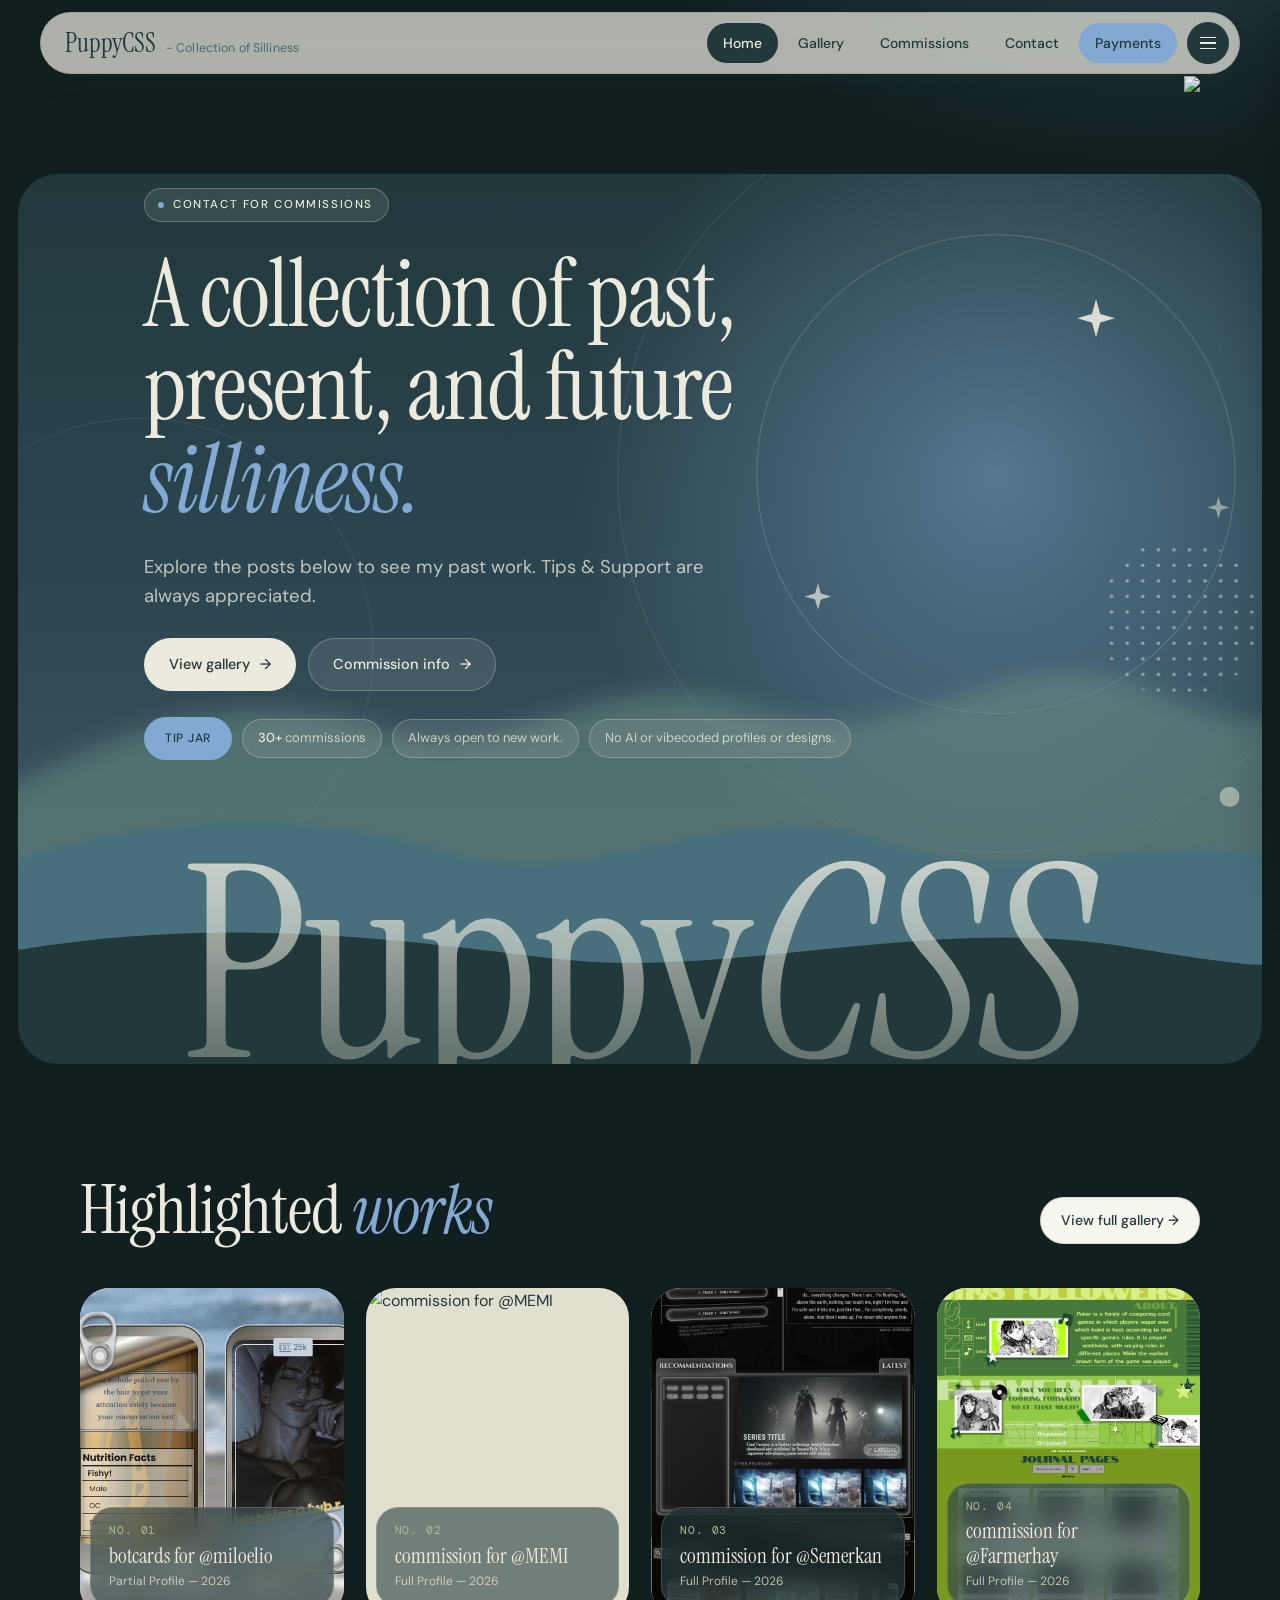
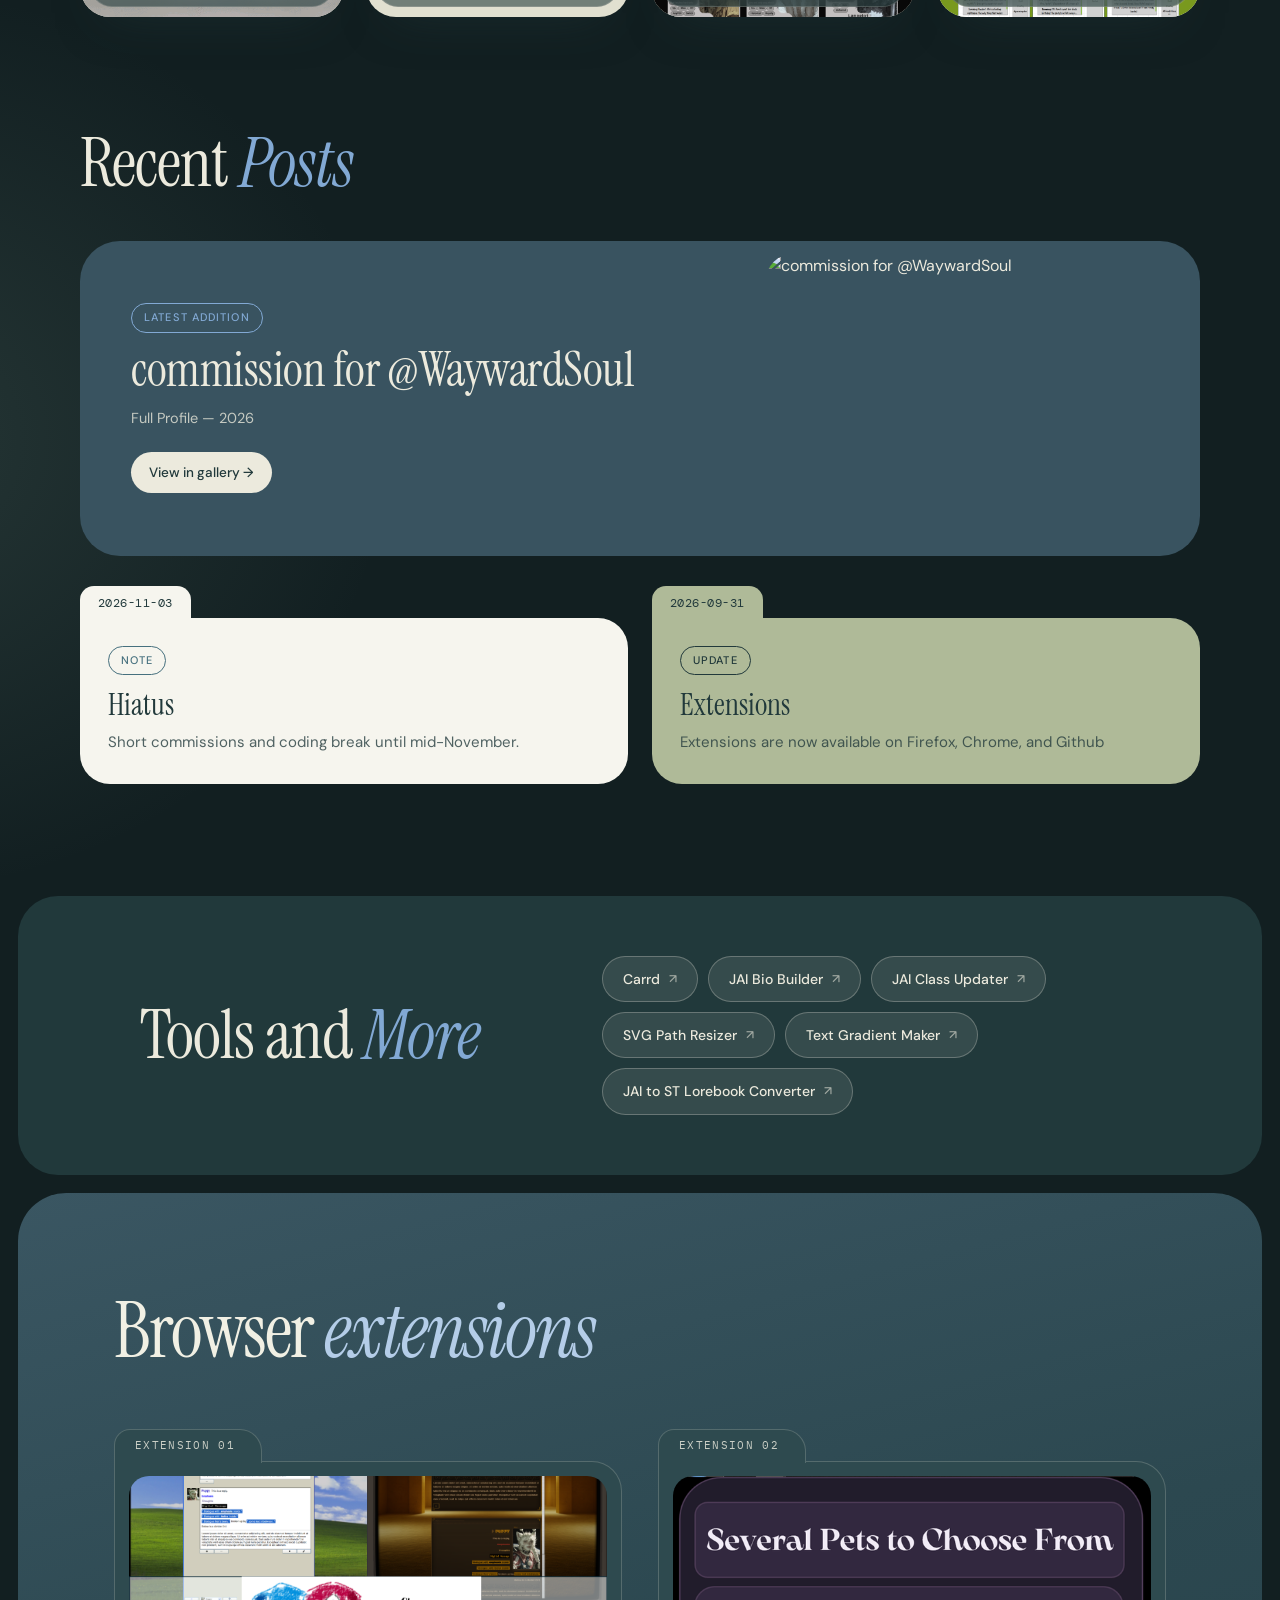
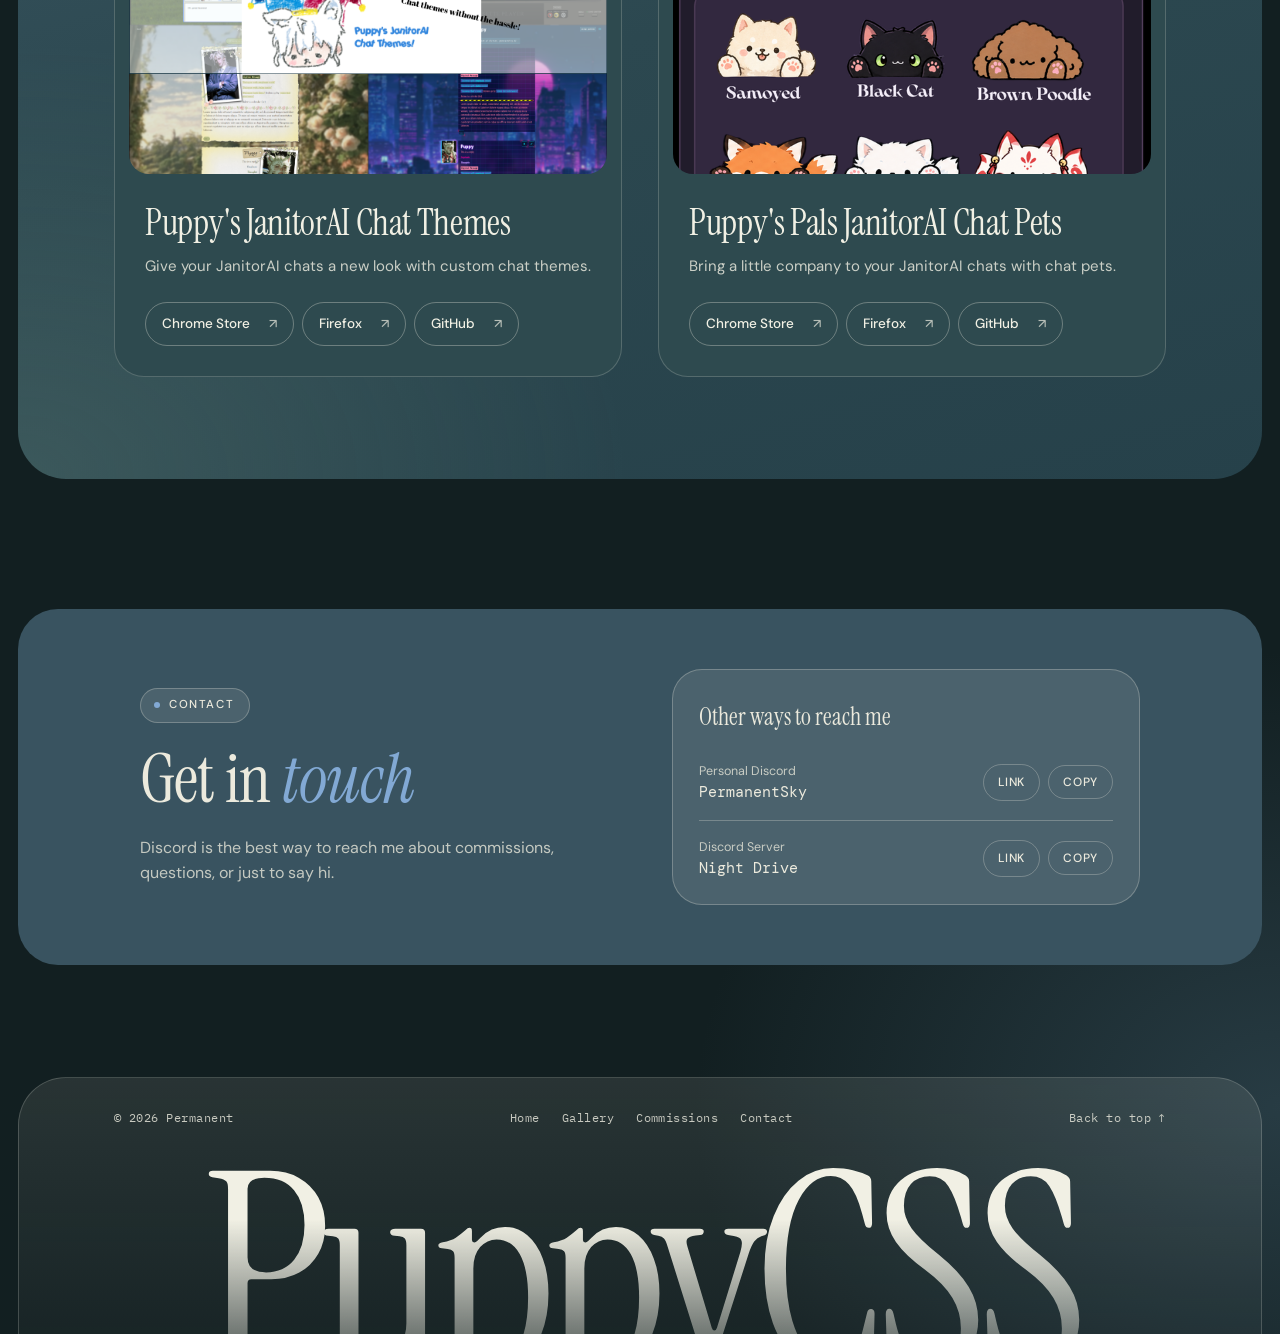
==== commit 84fb769e: "Update index.html" ====
--- a/index.html
+++ b/index.html
@@ -116,7 +116,6 @@
     <div class="wrap">
       <div class="block-head">
         <div>
-          <span class="kicker">04 — For your browser</span>
           <h2 id="extensions-heading">Browser <em>extensions</em></h2>
         </div>
       </div>
